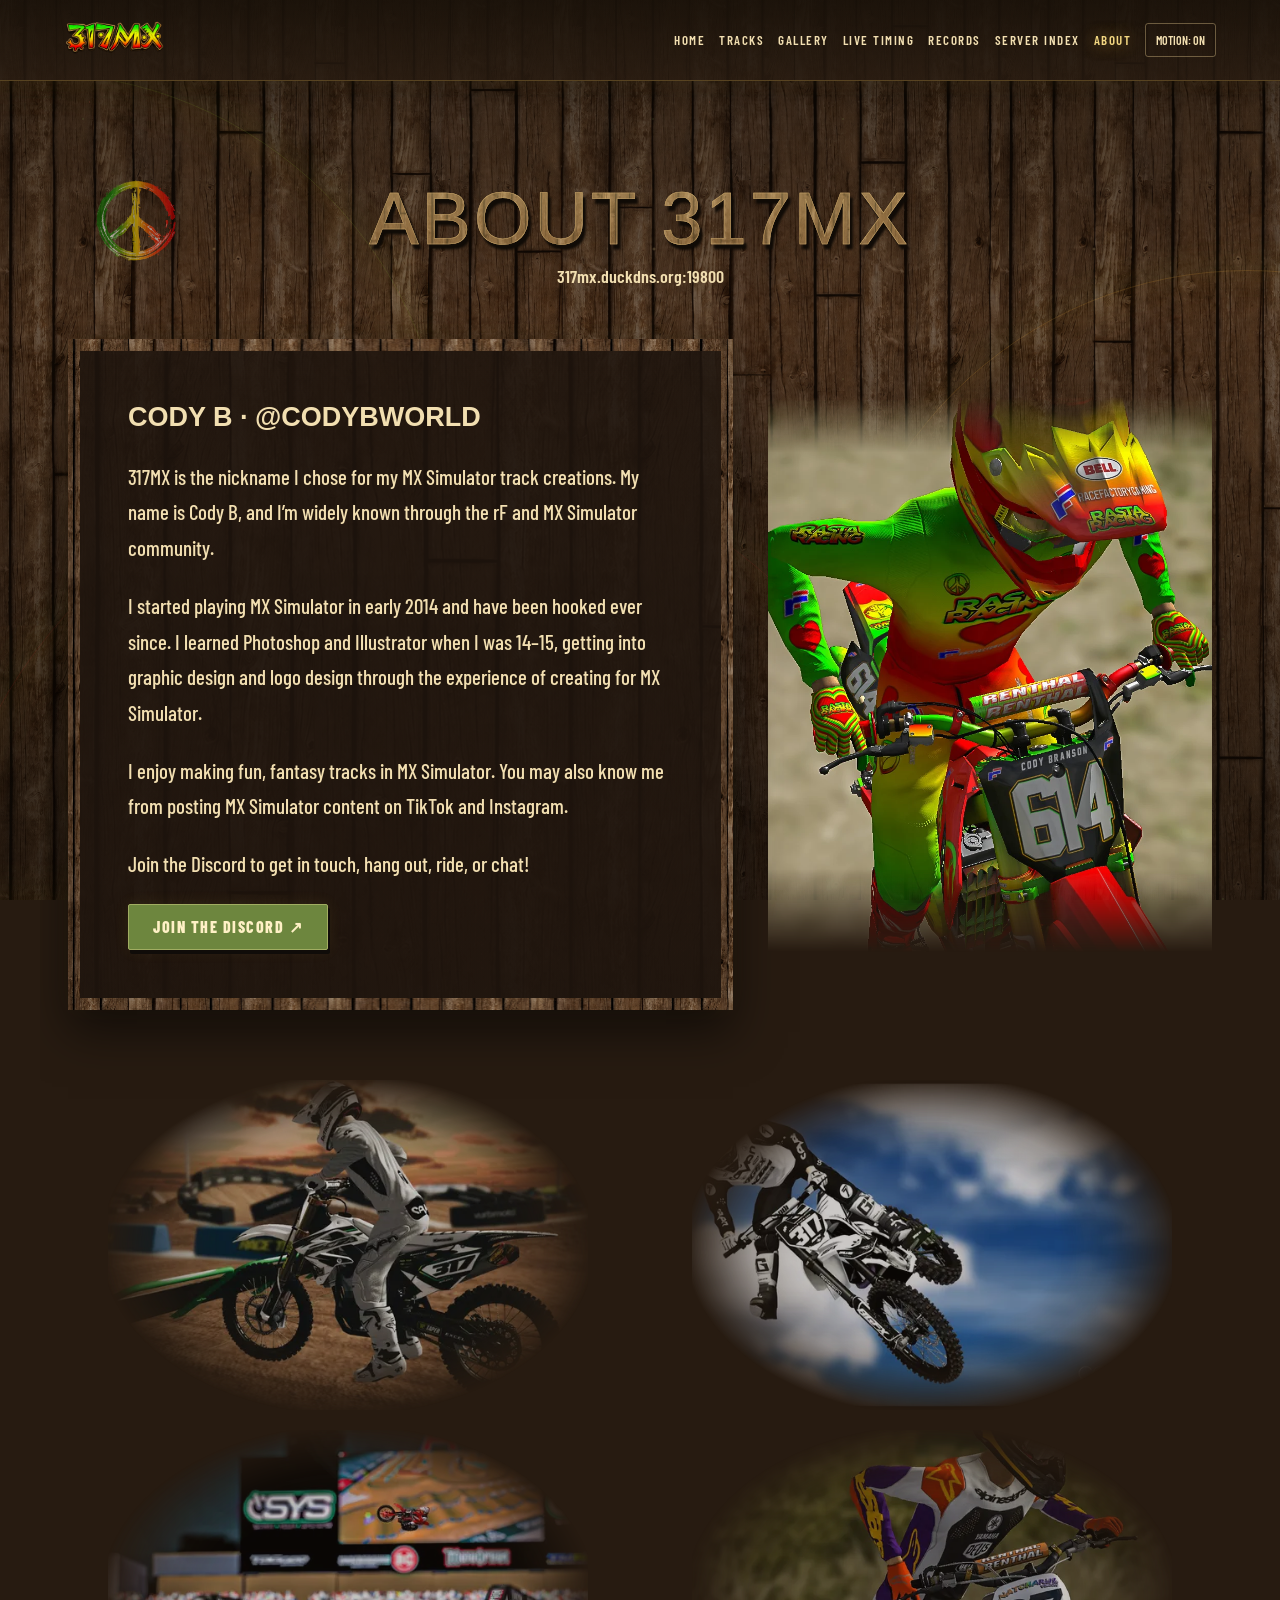
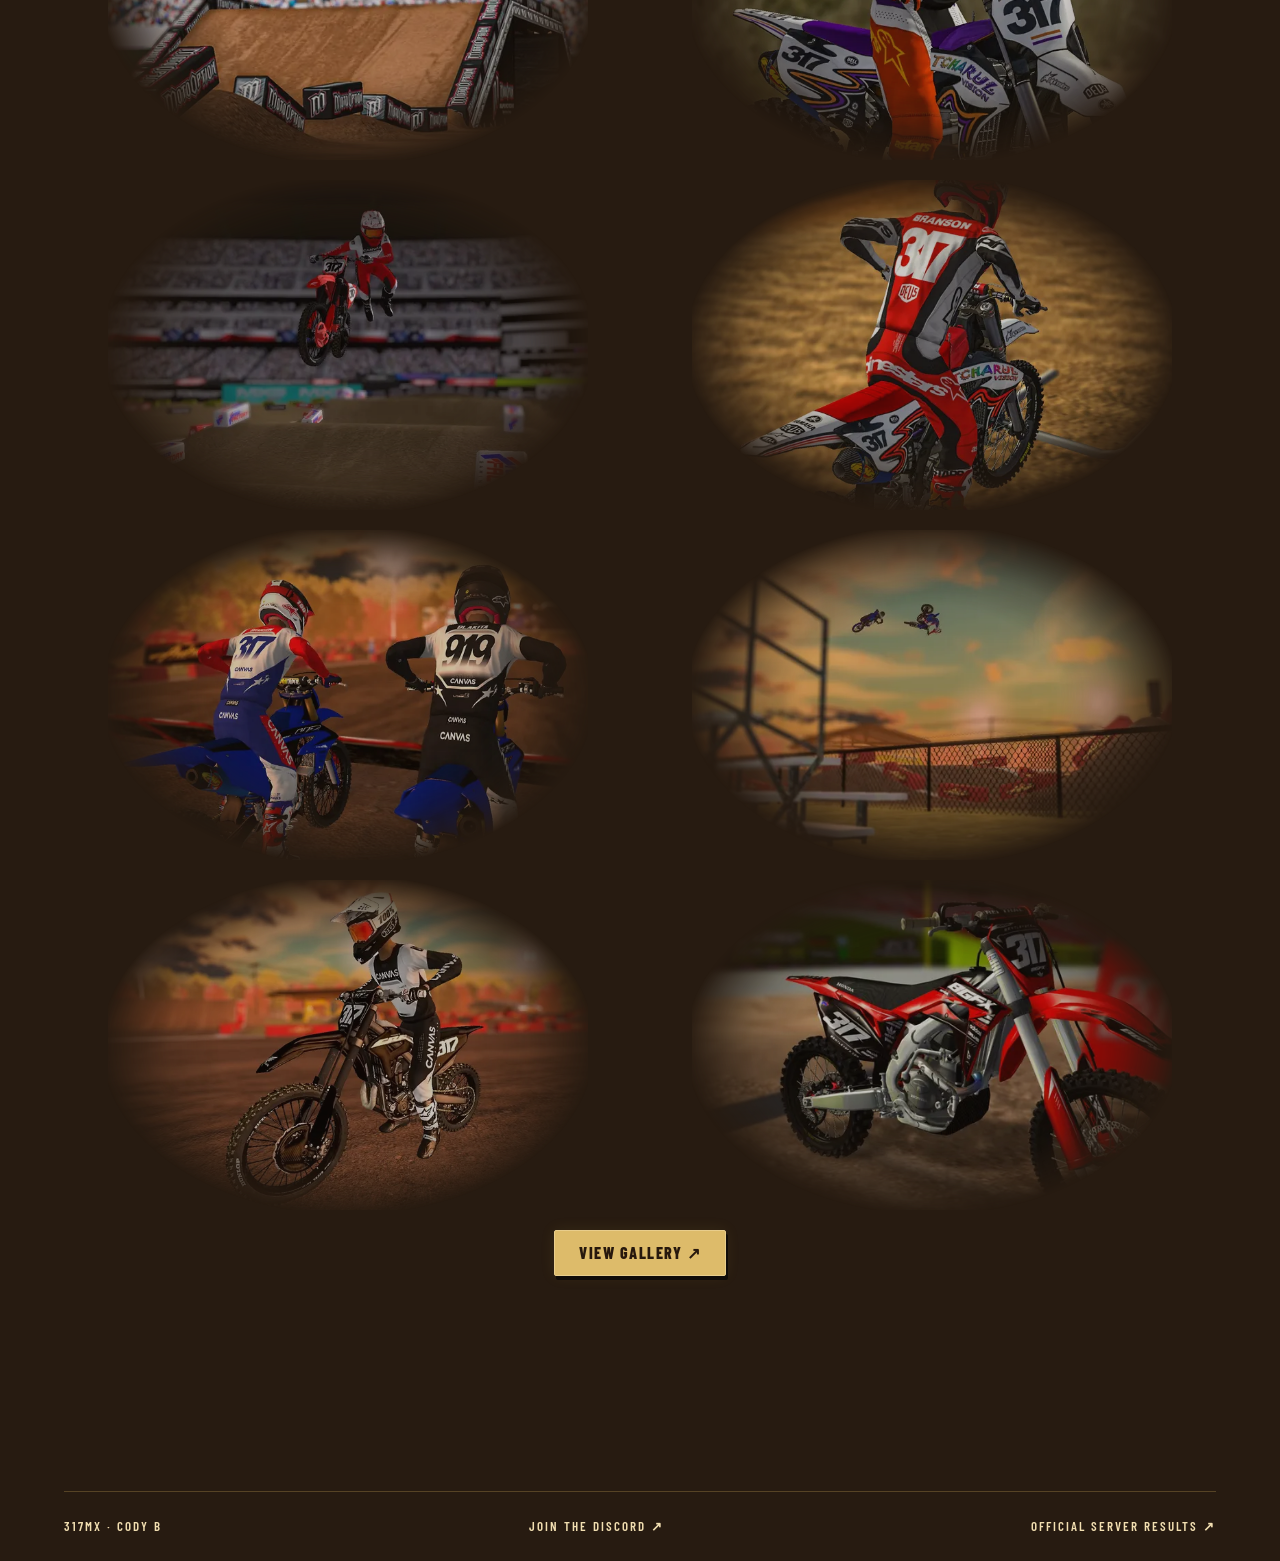
==== about.html @ e4a1cc74 "Compact track gallery, add live race stats and official server index mirror" ====
<!doctype html><html lang="en"><head><meta charset="utf-8"><meta name="viewport" content="width=device-width,initial-scale=1"><title>ABOUT 317MX · 317MX</title><link rel="icon" href="assets/peace.png"><link rel="stylesheet" href="styles.css"><link rel="stylesheet" href="cabin-space.css"><link rel="stylesheet" href="updates-v5.css"></head><body><a class="skip" href="#main-content">SKIP TO CONTENT</a><div class="cosmos" aria-hidden="true"><i></i><i></i><i></i><div class="stars"></div></div><div class="scroll-progress" aria-hidden="true"></div><header><a href="index.html" aria-label="317MX home"><img class="mini-logo" src="assets/logo.png" alt="317MX" width="100" height="50"></a><button class="menu-toggle" aria-expanded="false" aria-controls="main-menu">MENU ☰</button><nav id="main-menu" aria-label="Main navigation"><a href="index.html">HOME</a><a href="index.html#tracks">TRACKS</a><a href="gallery.html">GALLERY</a><a href="live.html">LIVE TIMING</a><a href="records.html">RECORDS</a><a href="servers.html">SERVER INDEX</a><a href="about.html">ABOUT</a><button class="motion" id="motion" aria-pressed="false">MOTION: ON</button></nav></header><main id="main-content" class="subpage"><div class="page-heading"><img class="float" src="assets/peace.png" alt=""><h1 class="wood-text">ABOUT 317MX</h1><p>317mx.duckdns.org:19800</p></div><section class="about-layout"><div class="wood-panel prose"><h2>CODY B · @CODYBWORLD</h2><p>317MX is the nickname I chose for my MX Simulator track creations. My name is Cody B, and I’m widely known through the rF and MX Simulator community.</p><p>I started playing MX Simulator in early 2014 and have been hooked ever since. I learned Photoshop and Illustrator when I was 14–15, getting into graphic design and logo design through the experience of creating for MX Simulator.</p><p>I enjoy making fun, fantasy tracks in MX Simulator. You may also know me from posting MX Simulator content on TikTok and Instagram.</p><p>Join the Discord to get in touch, hang out, ride, or chat!</p><a class="button discord" href="https://discord.gg/Y76PCKKFvc" target="_blank" rel="noopener noreferrer">JOIN THE DISCORD ↗</a></div><img class="about-portrait float" src="assets/photos/archive-05.webp" alt="Cody B riding in Rasta Racing gear"></section><div class="photo-wall"><img loading="lazy" src="assets/photos/archive-01.webp" alt="Cody B’s MX Simulator photography"><img loading="lazy" src="assets/photos/archive-02.webp" alt="Cody B’s MX Simulator photography"><img loading="lazy" src="assets/photos/archive-03.webp" alt="Cody B’s MX Simulator photography"><img loading="lazy" src="assets/photos/archive-04.webp" alt="Cody B’s MX Simulator photography"><img loading="lazy" src="assets/photos/archive-05.webp" alt="Cody B’s MX Simulator photography"><img loading="lazy" src="assets/photos/archive-06.webp" alt="Cody B’s MX Simulator photography"><img loading="lazy" src="assets/photos/archive-07.webp" alt="Cody B’s MX Simulator photography"></div><section class="photo-constellation reveal" aria-label="Photo collection"><button class="blend-shot drift" data-photo="assets/photos/photo-11.webp" data-caption="Cody B’s MX Simulator photo 11" aria-label="Enlarge photo"><img src="assets/thumbs/photo-11.webp" alt="Cody B’s MX Simulator photo 11" loading="lazy" width="1920" height="1080"></button><button class="blend-shot drift" data-photo="assets/photos/photo-12.webp" data-caption="Cody B’s MX Simulator photo 12" aria-label="Enlarge photo"><img src="assets/thumbs/photo-12.webp" alt="Cody B’s MX Simulator photo 12" loading="lazy" width="1300" height="731"></button><button class="blend-shot drift" data-photo="assets/photos/photo-13.webp" data-caption="Cody B’s MX Simulator photo 13" aria-label="Enlarge photo"><img src="assets/thumbs/photo-13.webp" alt="Cody B’s MX Simulator photo 13" loading="lazy" width="1920" height="1080"></button><button class="blend-shot drift" data-photo="assets/photos/photo-14.webp" data-caption="Cody B’s MX Simulator photo 14" aria-label="Enlarge photo"><img src="assets/thumbs/photo-14.webp" alt="Cody B’s MX Simulator photo 14" loading="lazy" width="1287" height="1080"></button><button class="blend-shot drift" data-photo="assets/photos/photo-15.webp" data-caption="Cody B’s MX Simulator photo 15" aria-label="Enlarge photo"><img src="assets/thumbs/photo-15.webp" alt="Cody B’s MX Simulator photo 15" loading="lazy" width="1509" height="1080"></button><button class="blend-shot drift" data-photo="assets/photos/photo-16.webp" data-caption="Cody B’s MX Simulator photo 16" aria-label="Enlarge photo"><img src="assets/thumbs/photo-16.webp" alt="Cody B’s MX Simulator photo 16" loading="lazy" width="1389" height="1080"></button><button class="blend-shot drift" data-photo="assets/photos/photo-17.webp" data-caption="Cody B’s MX Simulator photo 17" aria-label="Enlarge photo"><img src="assets/thumbs/photo-17.webp" alt="Cody B’s MX Simulator photo 17" loading="lazy" width="1522" height="1080"></button><button class="blend-shot drift" data-photo="assets/photos/photo-18.webp" data-caption="Cody B’s MX Simulator photo 18" aria-label="Enlarge photo"><img src="assets/thumbs/photo-18.webp" alt="Cody B’s MX Simulator photo 18" loading="lazy" width="1350" height="1080"></button><button class="blend-shot drift" data-photo="assets/photos/photo-19.webp" data-caption="Cody B’s MX Simulator photo 19" aria-label="Enlarge photo"><img src="assets/thumbs/photo-19.webp" alt="Cody B’s MX Simulator photo 19" loading="lazy" width="1512" height="1080"></button><button class="blend-shot drift" data-photo="assets/photos/photo-20.webp" data-caption="Cody B’s MX Simulator photo 20" aria-label="Enlarge photo"><img src="assets/thumbs/photo-20.webp" alt="Cody B’s MX Simulator photo 20" loading="lazy" width="1920" height="1080"></button><a class="button gallery-link" href="gallery.html">VIEW GALLERY ↗</a></section></main><footer><span>317MX · CODY B</span><a href="https://discord.gg/Y76PCKKFvc" target="_blank" rel="noopener noreferrer">JOIN THE DISCORD ↗</a><a href="https://servers.mxsimulator.com/servers/317mx.duckdns.org%3A19800/" target="_blank" rel="noopener noreferrer">OFFICIAL SERVER RESULTS ↗</a></footer><script src="common.js" defer></script><dialog class="lightbox" aria-label="Photo viewer"><button class="lightbox-close" aria-label="Close photo viewer">✕</button><img alt=""><div class="lightbox-controls"><button data-prev aria-label="Previous photo">←</button><p role="status"></p><button data-next aria-label="Next photo">→</button></div></dialog></body></html>
---- styles.css ----
@import url('https://fonts.googleapis.com/css2?family=Permanent+Marker&family=Barlow+Condensed:wght@500;600;700;800&display=swap');
:root{--cream:#f2dfb1;--yellow:#e5bf48;--red:#bf422b;--green:#7ca63f;color-scheme:dark}*{box-sizing:border-box}html{scroll-behavior:smooth;scroll-padding-top:100px}body{margin:0;color:var(--cream);font:600 18px/1.4 'Barlow Condensed',sans-serif;background:#271b11 url('assets/wood.png') repeat;background-size:900px auto;overflow-x:hidden}body:before{content:'';position:fixed;inset:0;background:#160f0780;z-index:-1;pointer-events:none}a{color:inherit;text-decoration:none}button{font:inherit;color:inherit;cursor:pointer}a,button{touch-action:manipulation}button:focus-visible,a:focus-visible{outline:3px solid var(--yellow);outline-offset:6px}.skip{position:fixed;top:-90px;left:20px;z-index:50;background:#21180f;padding:15px}.skip:focus{top:15px}header{position:fixed;top:0;left:0;right:0;z-index:20;display:flex;justify-content:space-between;align-items:center;padding:12px 5%;background:linear-gradient(#171009f5,#171009dd);border-bottom:1px solid #dfbc6650;backdrop-filter:blur(12px)}.mini-logo{width:100px;height:50px;object-fit:contain}nav{display:flex;gap:30px;align-items:center;font-size:15px;letter-spacing:1.5px}nav a:hover{color:var(--yellow)}.motion{border:1px solid #dec48b66;background:transparent;border-radius:3px;font-size:12px;padding:8px 10px}.hero{min-height:900px;height:100svh;max-height:1200px;position:relative;display:grid;place-items:center;padding:120px 20px 170px;isolation:isolate}.identity{width:min(720px,82vw);text-align:center;z-index:3;position:relative}.main-logo{width:100%;max-height:300px;object-fit:contain;filter:drop-shadow(0 14px 9px #000a)}h1,h2,h3,p{margin:0}.handle{font-size:24px;letter-spacing:7px;margin-top:-10px}.tag{font-family:'Permanent Marker',Impact,sans-serif;font-size:clamp(25px,3.4vw,46px);margin:15px 0 20px;transform:rotate(-2deg);text-shadow:3px 4px #281406}.address{display:inline-flex;align-items:center;gap:15px;border:1px solid #b3925266;background:#140d07c9;padding:14px 24px;box-shadow:0 10px 25px #0005;max-width:100%;font-size:clamp(16px,2.2vw,24px);letter-spacing:2px;border-radius:3px}.address span{overflow-wrap:anywhere}.address:hover{border-color:var(--yellow)}.actions{display:flex;gap:16px;justify-content:center;flex-wrap:wrap;margin:26px 0 0}.button{background:#ddbb6a;color:#27180d;padding:11px 24px;border:1px solid #e8cd8c;box-shadow:3px 4px #100c09;font-size:16px;font-weight:800;letter-spacing:1.5px;transition:transform .25s,background .25s;display:inline-flex;justify-content:center;align-items:center;gap:10px}.button:hover{background:#f5d77d;transform:translateY(-4px) rotate(-1deg)}.discord{background:#6d863e;border-color:#a1ad62;color:#fff1c6}.discord:hover{background:#8ca449}.rasta{height:5px;background:linear-gradient(90deg,var(--green) 0 33.3%,var(--yellow) 33.3% 66.6%,var(--red) 66.6%);width:170px;margin:25px auto;transform:rotate(-2deg)}.toast{min-height:24px;font-size:14px;margin:12px 0;letter-spacing:1px}.peace{position:absolute;width:180px;filter:drop-shadow(0 6px 6px #0009);pointer-events:none;z-index:2}.hero>.peace{right:5%;top:16%;width:clamp(90px,13vw,190px);transform:rotate(17deg)}.photo{position:absolute;width:clamp(160px,20vw,290px);padding:8px;background:#2c1c10 url('assets/wood.png') center/500px;border:3px solid #543923;box-shadow:inset 0 0 0 1px #b08645,0 20px 28px #0009;z-index:1}.photo img{width:100%;display:block}.p1{left:-3%;top:20%;transform:rotate(-13deg)}.p2{right:-2%;bottom:12%;transform:rotate(12deg)}.p3{left:6%;bottom:8%;transform:rotate(9deg);width:220px}.scroll-cue{position:absolute;bottom:35px;left:50%;transform:translateX(-50%);text-align:center;font-size:12px;letter-spacing:4px}.scroll-cue b{display:block;font-size:24px;margin-top:10px}.gallery{position:relative;padding:50px 0 70px;max-width:1240px;margin:auto}.section-heading{text-align:center;padding:20px 20px 65px;position:relative}.section-heading h2{font:clamp(32px,4vw,56px)/1.25 'Permanent Marker',Impact,sans-serif;max-width:820px;margin:auto;text-shadow:4px 5px #120b06;transform:rotate(-2deg)}.section-heading .peace{width:105px;left:0;top:20px;transform:rotate(-20deg);opacity:.8}.grid{display:grid;grid-template-columns:repeat(3,minmax(0,1fr));gap:60px 36px;padding:0 30px}.card{position:relative;min-width:0;text-align:center;--tilt:-1.5deg;transform:rotate(var(--tilt))}.card:nth-child(3n+2){--tilt:1.5deg}.frame{display:block;width:100%;padding:12px;background:#503721 url('assets/wood.png') center/600px;border:3px solid #6d4d2c;box-shadow:inset 0 0 0 2px #b0844a55,0 12px 17px #0008;position:relative;transition:transform .3s}.frame:before,.frame:after{content:'•';position:absolute;top:-6px;color:#ba935e;font-size:24px;text-shadow:1px 2px #100b07}.frame:before{left:4px}.frame:after{right:4px}.frame img{aspect-ratio:16/10;width:100%;object-fit:cover;display:block;border:1px solid #1c120b}.frame:hover{transform:scale(1.035) rotate(1deg)}.card h3{font:23px/1.15 'Permanent Marker',Impact,sans-serif;margin:23px 0 16px;text-shadow:2px 3px #150c06;min-height:53px}.card .button{font-size:14px;padding:8px 26px}.interlude{grid-column:1/-1;position:relative;min-height:350px;display:flex;align-items:center;justify-content:center;gap:35px;padding:35px 0;margin:20px 0}.interlude .snapshot{width:27%;transform:rotate(-7deg);padding:8px;background:#402a19;border:2px solid #806037;box-shadow:0 20px 25px #0008}.interlude .snapshot:last-child{transform:rotate(7deg)}.interlude img{width:100%;display:block}.interlude .center{width:220px;text-align:center}.interlude .center img{max-height:155px;object-fit:contain;margin-bottom:20px}.closing{padding:60px 25px 100px;text-align:center;position:relative}.closing>img{width:230px;display:block;margin:0 auto 20px}.closing .tag{font-size:26px}.closing .address{margin:20px}.closing .actions{margin-top:5px}footer{display:flex;justify-content:space-between;margin:0 5%;padding:25px 0;border-top:1px solid #be9d5350;font-size:13px;letter-spacing:2px}dialog{border:1px solid #a78851;padding:12px;background:#21170e;max-width:95vw;max-height:94svh;color:var(--cream)}dialog::backdrop{background:#080503df;backdrop-filter:blur(6px)}dialog img{display:block;max-width:87vw;max-height:75svh;object-fit:contain}dialog .bar{display:flex;align-items:center;justify-content:space-between;gap:20px;padding:12px 2px}dialog button{background:transparent;border:1px solid #a78851;padding:7px 14px}.letter{display:inline-block;animation:letter-float var(--speed,5s) ease-in-out infinite alternate;animation-delay:var(--delay,0s)}@keyframes letter-float{to{transform:translateY(var(--dy,-3px)) rotate(var(--dr,2deg))}}.float{animation:float 7s ease-in-out infinite alternate}@keyframes float{to{translate:0 -12px;rotate:2deg}}.reveal{opacity:1}.js-motion .reveal{opacity:0;translate:var(--rx,0) 35px;filter:blur(3px);transition:opacity 1.3s,translate 1.3s cubic-bezier(.2,.7,.2,1),filter 1.3s}.js-motion .reveal.visible{opacity:1;translate:0 0;filter:blur(0)}.identity{animation:arrive 2.5s ease both}@keyframes arrive{from{opacity:0;translate:0 35px;filter:blur(9px)}to{opacity:1;translate:0 0;filter:blur(0)}}body.paused *,body.paused *:before{animation-play-state:paused!important;scroll-behavior:auto!important}body.paused .reveal{opacity:1;translate:0 0;filter:none;transition:none}.paused .identity{opacity:1;filter:none;translate:0 0}.paused .card{transition:none} @media(max-width:900px){.grid{grid-template-columns:repeat(2,minmax(0,1fr));gap:45px 25px}.hero{min-height:820px}.p1{opacity:.6;left:-12%;top:16%}.p2{right:-10%;opacity:.7}.p3{left:5%;width:160px}.identity{width:min(640px,90vw)}.hero>.peace{top:12%;right:3%;width:100px}.section-heading .peace{display:none}.interlude{gap:20px;min-height:260px}.interlude .center{width:180px}}@media(max-width:560px){header{padding:8px 5%;flex-wrap:wrap;gap:6px}.mini-logo{width:75px;height:35px}nav{gap:15px;font-size:12px;letter-spacing:.5px}.motion{font-size:10px;padding:6px}.hero{min-height:820px;height:100svh;padding-bottom:230px}.handle{font-size:17px;letter-spacing:4px;margin-top:0}.tag{font-size:27px}.address{font-size:16px;letter-spacing:1px;padding:12px}.actions{gap:10px}.button{font-size:13px;padding:11px 15px}.hero>.peace{top:13%;width:75px}.p1{top:auto;bottom:110px;left:4%;width:145px;opacity:1}.p2{bottom:100px;right:4%;width:160px;opacity:1}.p3{display:none}.grid{grid-template-columns:1fr;gap:42px;padding:0 28px}.gallery{padding-top:20px}.section-heading{padding-bottom:45px}.section-heading h2{font-size:33px}.card h3{min-height:0;margin:20px 0 15px;font-size:24px}.frame img{aspect-ratio:16/10}.interlude{margin:0;min-height:210px;gap:8px}.interlude .snapshot{width:30%;padding:4px}.interlude .center{width:40%}.interlude .center img{max-height:90px}.interlude .button{font-size:11px;padding:8px}.closing .address{margin:20px 0}footer{font-size:11px;gap:15px}.scroll-cue{bottom:25px}}
@media(prefers-reduced-motion:reduce){*,*:before{animation:none!important;transition:none!important;scroll-behavior:auto!important}.js-motion .reveal{opacity:1;translate:0 0;filter:none}}

body{background-attachment:fixed;background-size:cover}.frame img[src*='61401']{object-fit:contain;background:#19150e}.frame img[src*='60724']{object-position:50% 14%}

main{overflow:clip}.hero{overflow:clip}.card{animation:card-drift 8s ease-in-out infinite alternate}@keyframes card-drift{to{translate:0 -5px}}.card:nth-child(even){animation-delay:-4s}

.card:hover,.card:focus-within{animation-play-state:paused}.frame:hover{transform:none}body.paused{scroll-behavior:auto}html:has(body.paused){scroll-behavior:auto}

/* 317MX multi-page cabin */
nav{gap:18px;flex-wrap:wrap;justify-content:flex-end}nav [aria-current]{color:var(--yellow)}.card-actions{display:flex;flex-wrap:wrap;justify-content:center;gap:10px}.records-button,.wood-button{color:var(--cream);background:#51351e url('assets/wood.png') center/350px}.gallery-note{text-align:center;margin:-25px 20px 45px;color:#d6c098}.subpage{max-width:1200px;margin:auto;padding:150px 28px 90px;min-height:90vh}.page-heading{text-align:center;position:relative;padding:25px 0 50px}.page-heading>img{width:90px;position:absolute;left:2%;opacity:.55}.wood-text{font:clamp(35px,6vw,74px)/1.2 'Permanent Marker',Impact,sans-serif;color:#d4b381;background:url('assets/wood.png') center/500px;-webkit-background-clip:text;background-clip:text;-webkit-text-stroke:1px #d4b381;text-shadow:3px 5px 2px #120b06;letter-spacing:3px}.wood-panel{padding:clamp(20px,4vw,48px);background:linear-gradient(#1e140de8,#1e140df5),url('assets/wood.png');border:12px solid #624329;border-image:url('assets/wood.png') 35 round;box-shadow:0 20px 50px #0008;margin-bottom:30px}.prose p{margin:22px 0;font-size:21px;line-height:1.7;font-weight:500}.prose h2{font-family:'Permanent Marker',sans-serif;font-size:27px}.about-layout{display:grid;grid-template-columns:1.5fr 1fr;gap:35px;align-items:center}.about-portrait{width:100%;max-height:650px;object-fit:cover;mask-image:linear-gradient(transparent,#000 10% 85%,transparent);opacity:.8}.photo-wall{display:grid;grid-template-columns:repeat(2,1fr);gap:35px;margin-top:70px}.photo-wall img{width:100%;height:330px;object-fit:cover;opacity:.75;mask-image:linear-gradient(transparent,#000 15% 85%,transparent);transition:opacity .4s,scale .4s}.photo-wall img:hover{opacity:1;scale:1.02}.hero .photo{width:clamp(220px,30vw,460px);opacity:.45;mask-image:radial-gradient(ellipse,#000 40%,transparent 73%);border:0;padding:0;box-shadow:none;background:none}.hero .p3{width:300px}.identity{background:radial-gradient(ellipse,#20160bbd,transparent 72%)}.small{font-size:16px;opacity:.75;margin:16px 0}.source-link{display:inline-block;color:var(--yellow);margin:20px 0;text-decoration:underline}.table-scroll{overflow-x:auto}table{width:100%;border-collapse:collapse;margin:24px 0;font-size:18px}th,td{text-align:left;padding:14px 12px;border-bottom:1px solid #d8bd6a33;white-space:nowrap}th{color:var(--yellow);font-size:14px;letter-spacing:1px}td:first-child{white-space:normal;min-width:130px}select{display:block;width:100%;background:#20160e;color:var(--cream);border:1px solid #b79050;padding:15px;font:inherit;margin:12px 0 24px}.live-heading{display:flex;align-items:center;justify-content:space-between;gap:12px}.record-group{margin-top:40px}.record-group h2{font:25px 'Permanent Marker',sans-serif}.empty{padding:24px 0;color:#d6c098}@media(max-width:700px){.about-layout{grid-template-columns:1fr}.photo-wall{grid-template-columns:1fr}.page-heading>img{width:55px;opacity:.25}.subpage{padding-top:160px}header{align-items:center}nav{gap:10px;font-size:11px;max-width:78%}.hero .p1,.hero .p2{width:210px;opacity:.5}.hero .p3{display:none}.wood-panel{border-width:7px}.photo-wall img{height:270px}}
---- cabin-space.css ----
/* Symmetrical wooden cabin, warm neon and slow orbital movement. */
body{position:relative;isolation:isolate;background-size:1000px auto;background-attachment:fixed}body:before{z-index:-2;background:linear-gradient(#100a05a6,#26150966 35%,#100a05bb)}.cosmos{position:fixed;inset:0;pointer-events:none;z-index:-1;overflow:hidden}.cosmos>i{position:absolute;width:65vw;height:65vw;max-width:1000px;max-height:1000px;border:1px solid #99bb3326;border-radius:50%;left:-30vw;top:8vh;box-shadow:0 0 45px #81a52b12,inset 0 0 55px #dfad2610;animation:orbit-drift 25s ease-in-out infinite alternate}.cosmos>i:nth-child(2){left:auto;right:-30vw;top:30vh;border-color:#d6a23333;animation-delay:-9s}.cosmos>i:nth-child(3){width:110vw;height:110vw;left:-5vw;top:50vh;border-color:#d24c2c20;animation-delay:-16s}.stars{position:absolute;inset:-50px;background-image:radial-gradient(2px 2px at 20% 30%,#ffe29b9c,transparent),radial-gradient(1px 1px at 70% 65%,#9acd6d9c,transparent),radial-gradient(1px 1px at 45% 80%,#dc63489c,transparent);background-size:220px 230px,190px 260px,310px 190px;opacity:.5;animation:star-drift 45s linear infinite alternate}@keyframes star-drift{to{translate:20px -40px}}@keyframes orbit-drift{to{translate:5vw -3vh;rotate:12deg;scale:1.08}}.scroll-progress{height:3px;position:fixed;top:0;left:0;right:0;z-index:60;background:linear-gradient(90deg,#8bbd47,#edca4d,#dc513a);transform-origin:left;transform:scaleX(0);box-shadow:0 0 12px #e2c353}
header{background:linear-gradient(#191109f5,#25190fea),url('assets/wood.png') center/800px;border-bottom:1px solid #b28c4566;box-shadow:0 7px 28px #0005,0 1px 18px #d6a13c22}nav{gap:20px}nav a{padding:10px 0}nav a:hover,nav a[aria-current]{color:#f4d882;text-shadow:0 0 16px #c8aa4f99}.menu-toggle{display:none}.main-logo{filter:drop-shadow(0 12px 10px #000b) drop-shadow(0 0 18px #c5b84822)}.hero{min-height:850px}.identity{width:min(720px,88vw)}.identity>.actions{position:relative;z-index:4}.hero .photo{opacity:.45;max-width:34vw;pointer-events:none}.hero .p1{left:-6%;top:17%}.hero .p2{right:-6%;bottom:14%}.hero .p3{left:5%;bottom:6%;opacity:.28}.hero>.peace{right:8%;top:17%;width:140px}.wood-text{color:#cba979;-webkit-text-fill-color:#cba979;text-shadow:1px 1px #ffe5a044,3px 5px #100b06,0 0 28px #cfa44722}.section-heading h2{background:#342113 url('assets/wood.png') center/650px;border:1px solid #9c783b88;border-radius:4px;padding:30px;box-shadow:inset 0 0 40px #0008,0 15px 30px #0006,0 0 20px #86a34315;max-width:680px}.section-heading:after{content:'';display:block;width:240px;height:2px;background:linear-gradient(90deg,#84a83b,#dabb4c,#c04d30);margin:26px auto 0;box-shadow:0 0 14px #d6b64b}.frame{box-shadow:inset 0 0 0 2px #b0844a55,0 16px 35px #0008,0 0 22px #a0b34012}.frame:hover{box-shadow:inset 0 0 0 2px #b0844a77,0 20px 40px #0009,0 0 25px #b3a94830}.card{--tilt:0deg}.card:nth-child(3n+2){--tilt:0deg}.card h3{min-height:58px}.button{border-radius:2px;box-shadow:2px 4px #100c09,0 0 15px #d7b54418}.card-actions .button{padding:10px 14px;font-size:12px}.wood-panel{box-shadow:0 22px 45px #0008,0 0 25px #bfa6480c}.prose{position:relative;z-index:1}.small{line-height:1.6}.photo-constellation{position:relative;display:grid;grid-template-columns:repeat(2,minmax(0,1fr));align-items:center;justify-items:center;gap:20px 45px;margin:45px auto;padding:25px 10px 80px;grid-column:1/-1;width:100%;max-width:1150px}.blend-shot{display:block;position:relative;border:0;padding:0;background:none;width:100%;max-width:480px;aspect-ratio:16/11;cursor:zoom-in;transition:opacity .5s;opacity:.76;mask-image:radial-gradient(ellipse,#000 38%,#000b 53%,transparent 73%)}.blend-shot img{display:block;width:100%;height:100%;object-fit:cover}.blend-shot:hover{opacity:1}.blend-shot:nth-child(2n){animation-delay:-4s}.gallery-link{grid-column:1/-1;margin-top:0}.drift{animation:space-float 10s ease-in-out infinite alternate}@keyframes space-float{from{translate:0 6px;rotate:-.5deg}to{translate:0 -10px;rotate:.5deg}}.photo-gallery{display:grid;grid-template-columns:repeat(3,minmax(0,1fr));gap:28px;margin:40px 0 75px}.gallery-tile{position:relative;background:#3d2918 url('assets/wood.png') center/450px;border:2px solid #856139;padding:9px;box-shadow:0 12px 25px #0007;cursor:zoom-in;transition:box-shadow .3s}.gallery-tile img{width:100%;height:230px;object-fit:cover;display:block}.gallery-tile span{display:block;padding:12px 4px 4px;font-size:13px;letter-spacing:1px}.gallery-tile:hover{box-shadow:0 16px 35px #000a,0 0 25px #dbc65735}.gallery-title{text-align:center;font-size:40px}.gallery-toolbar{display:flex;justify-content:center;gap:16px;flex-wrap:wrap}.lightbox{position:fixed;padding:40px 20px 12px;border:1px solid #a98c48;background:#1c130cf5;max-width:96vw;width:min(1200px,96vw);max-height:96svh;box-shadow:0 0 70px #000b;overflow:auto}.lightbox>img{display:block;max-width:100%;width:auto;height:auto;max-height:76svh;margin:auto;object-fit:contain}.lightbox-close{position:absolute;right:10px;top:7px}.lightbox-controls{display:flex;align-items:center;justify-content:space-between;gap:20px;margin-top:15px}.lightbox-controls p{font-size:16px;text-align:center}.lightbox button{padding:6px 16px;border:1px solid #a98c48;background:#312010}.lightbox::backdrop{background:#090604eb;backdrop-filter:blur(10px)}.arrival{opacity:1}.scroll-ready .arrival{opacity:0;translate:var(--entry-x,0) var(--entry-y,35px);rotate:var(--entry-r,0deg);transition:opacity 1.1s,translate 1.4s cubic-bezier(.2,.8,.2,1),rotate 1.4s;transition-delay:var(--entry-delay,0ms)}.scroll-ready .arrival.arrived{opacity:1;translate:0 0;rotate:0deg}.paused .arrival{opacity:1!important;translate:0 0!important;rotate:0deg!important;transition:none!important}.paused *{animation:none!important}.identity{animation:none}body{animation:page-in 1s ease both}@keyframes page-in{from{opacity:0}to{opacity:1}}.about-layout .wood-panel{margin-bottom:0}.photo-wall{display:none}
@media(max-width:1050px){nav{gap:13px;font-size:12px}.photo-gallery{grid-template-columns:repeat(2,minmax(0,1fr))}.hero>.peace{right:3%;width:100px}.card-actions{gap:8px}}@media(max-width:700px){.menu-toggle{display:block;padding:10px 14px;background:#342213;border:1px solid #92703e;letter-spacing:1px}header{padding:10px 5%;flex-wrap:wrap}nav{display:none;max-width:none;width:100%;padding:15px 0;gap:4px;grid-template-columns:repeat(2,minmax(0,1fr))}nav.open{display:grid}nav a{padding:12px;font-size:14px}.motion{margin:8px 12px}.hero{min-height:850px}.hero .photo{max-width:none;width:230px;opacity:.4}.hero .p1{bottom:90px;top:auto;left:-10%}.hero .p2{right:-10%;bottom:90px}.hero>.peace{top:11%;right:5%;width:70px}.section-heading h2{font-size:29px;padding:25px 10px}.photo-constellation{gap:10px;padding:0 0 35px;margin:30px auto}.blend-shot{aspect-ratio:4/5;max-width:none}.photo-gallery{gap:14px}.gallery-tile{padding:5px}.gallery-tile img{height:180px}.gallery-tile span{font-size:11px;letter-spacing:0}.subpage{padding:115px 18px 60px}.page-heading{padding-bottom:30px}.wood-panel{padding:20px 14px}.prose p{font-size:19px}.about-layout{gap:20px}.about-portrait{max-height:400px}.page-heading>img{left:0}.lightbox-controls p{font-size:13px}.card h3{min-height:0}}@media(max-width:380px){.photo-gallery{grid-template-columns:1fr}.gallery-tile img{height:auto;max-height:360px;object-fit:contain}}@media(prefers-reduced-motion:reduce){body{animation:none}.scroll-ready .arrival{opacity:1;translate:0 0;rotate:0deg;transition:none}.cosmos *{animation:none}.drift{animation:none}}

input[type=search]{width:100%;background:#20160e;color:var(--cream);border:1px solid #987644;padding:14px;font:inherit;margin:12px 0}button:disabled{cursor:wait;opacity:.6}.photo-constellation .blend-shot:last-of-type:nth-of-type(odd){grid-column:1/-1;width:min(650px,100%);aspect-ratio:16/9}.wood-text{-webkit-text-fill-color:transparent;background-image:linear-gradient(#ebc77b77,#dca85b55),url("assets/wood.png");background-size:auto,350px;-webkit-background-clip:text;background-clip:text;-webkit-text-stroke:.5px #c9a86c;text-shadow:none;filter:drop-shadow(3px 5px 1px #100b06)}
footer{flex-wrap:wrap;gap:18px}footer a:hover{color:var(--yellow)}
---- updates-v5.css ----
.gallery{max-width:1440px;padding-bottom:20px}.grid{grid-template-columns:repeat(4,minmax(0,1fr));gap:30px 22px;padding:0 25px}.card h3{font-size:19px;min-height:46px;margin:15px 0 12px}.card .frame{padding:8px}.card-actions{gap:7px}.card-actions .button{padding:8px 11px;font-size:11px;letter-spacing:1px}.section-heading{padding-bottom:35px}.section-heading h2{font-size:38px;max-width:560px;padding:22px}.gallery-note{margin:0 15px 30px}.card:nth-last-child(2):nth-child(4n+1){grid-column:2}.card:last-child:nth-child(4n+2){grid-column:3}.live-panel{max-width:1320px;width:calc(100% - 50px);margin:45px auto 60px;scroll-margin-top:110px}.subpage .live-panel{width:100%;padding:28px;margin-top:0}.live-heading .wood-text{font-size:clamp(24px,3vw,40px)}.server-address{display:inline-block;margin:16px 0;color:var(--yellow);font-size:20px;overflow-wrap:anywhere}.live-summary{display:flex;justify-content:space-between;gap:20px;flex-wrap:wrap;padding:18px 0;border-top:1px solid #d1af4533;border-bottom:1px solid #d1af4533}.live-summary strong{color:#c9d884}.live-panel table{font-size:16px}.live-panel td{padding:13px 9px}.live-panel td:nth-child(2){white-space:normal;min-width:150px}.rider-state{font-weight:800}.state-player{color:#b6d483}.state-spectator{color:#e2cc8f}.state-zombie{color:#e58e69}.server-index-teaser{max-width:900px;margin:40px auto;display:flex;align-items:center;justify-content:center;gap:40px;width:calc(100% - 50px)}.server-index-teaser>img{width:110px}.server-index-teaser h2{font-size:35px}.server-index-teaser p{margin:12px 0 20px}.index-controls{display:flex;align-items:end;gap:20px}.index-controls label{flex:1}.index-controls button{margin-bottom:12px}.server-table td{white-space:normal}.server-table td:first-child{min-width:240px;overflow-wrap:anywhere;font-size:19px}.server-table td:nth-child(2){min-width:280px;font-weight:500;line-height:1.6}.server-table td:last-child{min-width:160px}.connect-button{font-size:13px;padding:9px 14px}.index-results{display:block;margin-top:12px;font-size:13px;color:var(--yellow)}.sr-only{position:absolute;width:1px;height:1px;padding:0;margin:-1px;overflow:hidden;clip:rect(0,0,0,0);white-space:nowrap;border:0}nav{gap:14px;font-size:13px}.server-index-page{max-width:1400px}
@media(min-width:1500px){.gallery{max-width:1640px}.grid{grid-template-columns:repeat(6,minmax(0,1fr));gap:28px 20px}.card:nth-last-child(2):nth-child(4n+1),.card:last-child:nth-child(4n+2){grid-column:auto}.card-actions .button{padding:8px;font-size:10px}.card h3{font-size:18px}}
@media(max-width:1100px) and (min-width:701px){.grid{grid-template-columns:repeat(3,minmax(0,1fr))}.card:nth-last-child(2):nth-child(4n+1),.card:last-child:nth-child(4n+2){grid-column:auto}nav{gap:10px;font-size:11px}.live-summary{font-size:17px}}
@media(max-width:700px){.grid{grid-template-columns:repeat(2,minmax(0,1fr));gap:26px 14px;padding:0 16px}.card:nth-last-child(2):nth-child(4n+1),.card:last-child:nth-child(4n+2){grid-column:auto}.card h3{font-size:16px;min-height:42px}.card .frame{padding:5px}.card-actions{flex-direction:column;align-items:stretch}.card-actions .button{font-size:10px;padding:8px 6px}.section-heading h2{font-size:29px}.live-panel{width:calc(100% - 28px);padding:20px 12px}.subpage .live-panel{padding:20px 10px}.live-heading{align-items:start}.live-heading>button{font-size:11px;padding:10px}.live-summary{flex-direction:column;gap:9px}.server-index-teaser{width:calc(100% - 28px);gap:18px;padding:24px 18px}.server-index-teaser>img{width:65px}.server-index-teaser h2{font-size:27px}.index-controls{align-items:stretch;flex-direction:column;gap:0}.server-table td:first-child{min-width:190px;font-size:17px}.server-table td:nth-child(2){min-width:220px}.server-table td:last-child{min-width:140px}nav{font-size:14px}}
@media(max-width:350px){.grid{grid-template-columns:1fr}.card h3{min-height:0}.card-actions{flex-direction:row;justify-content:center}}
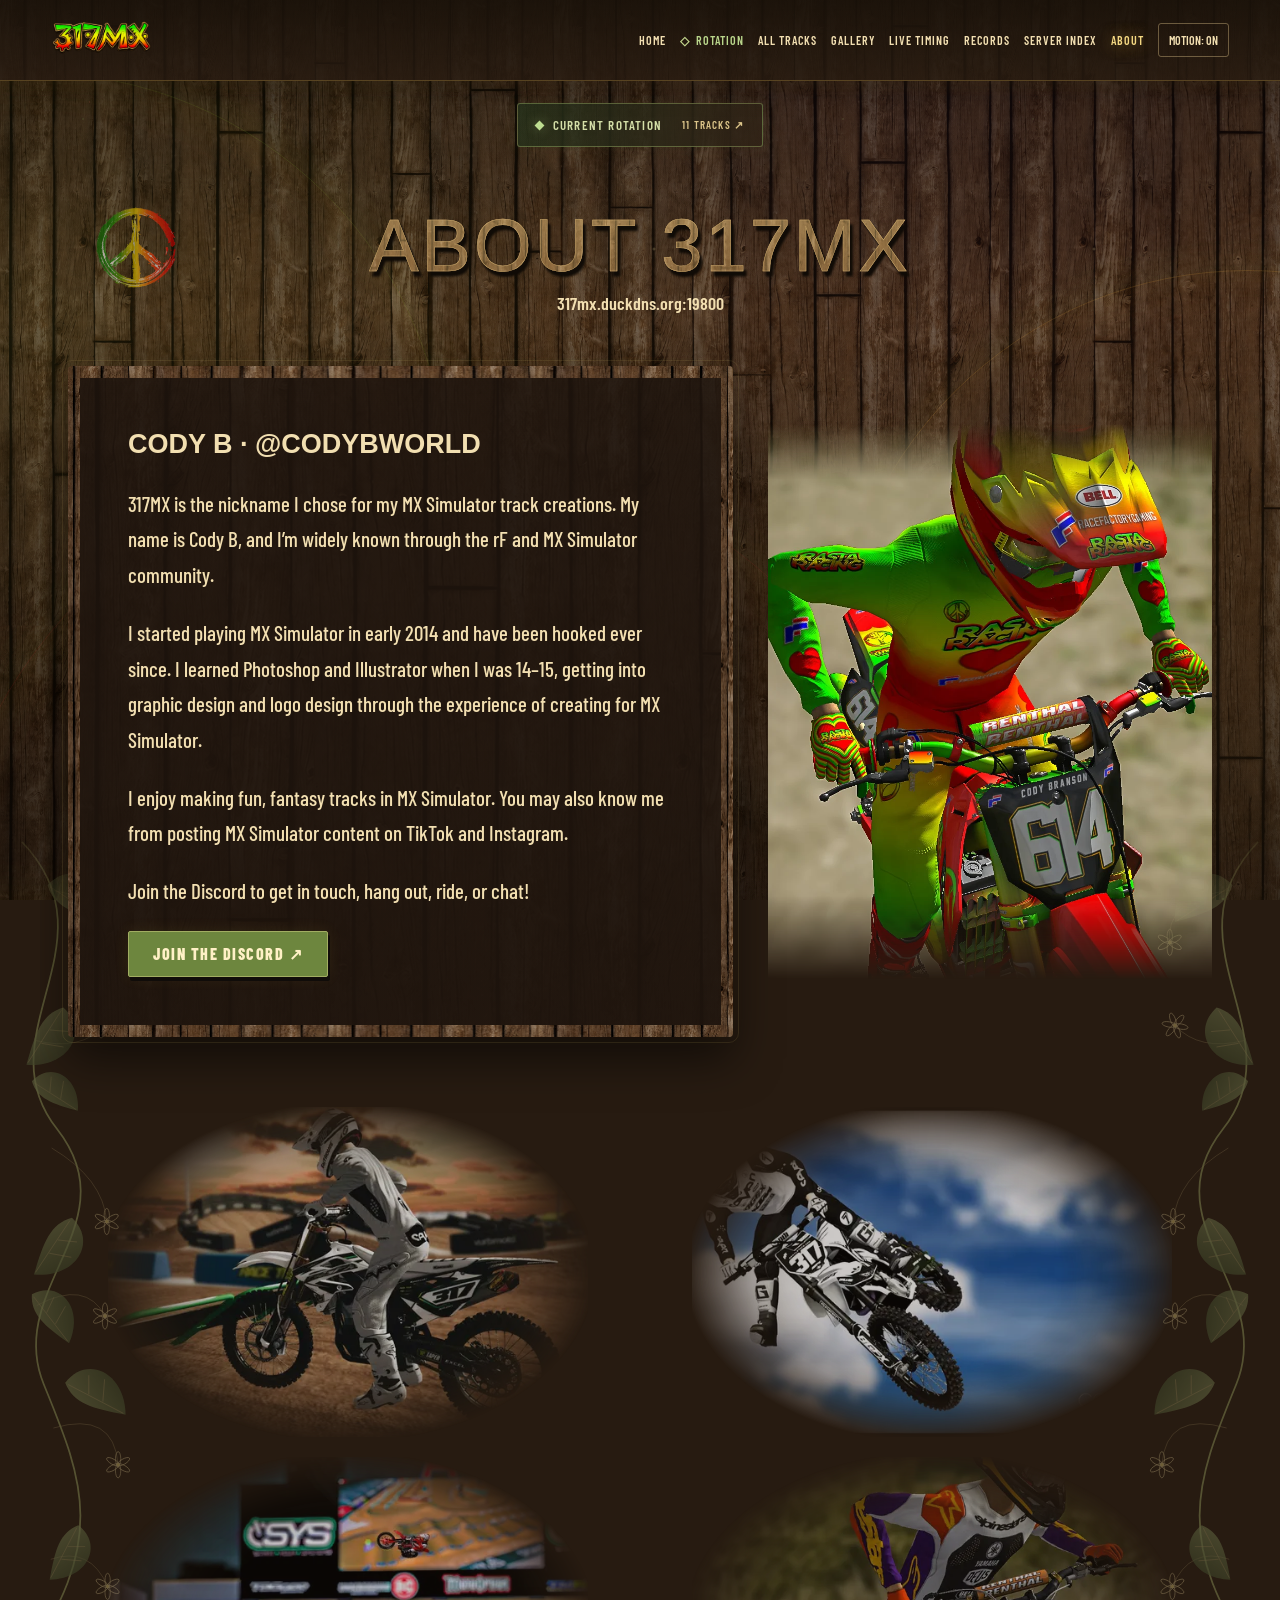
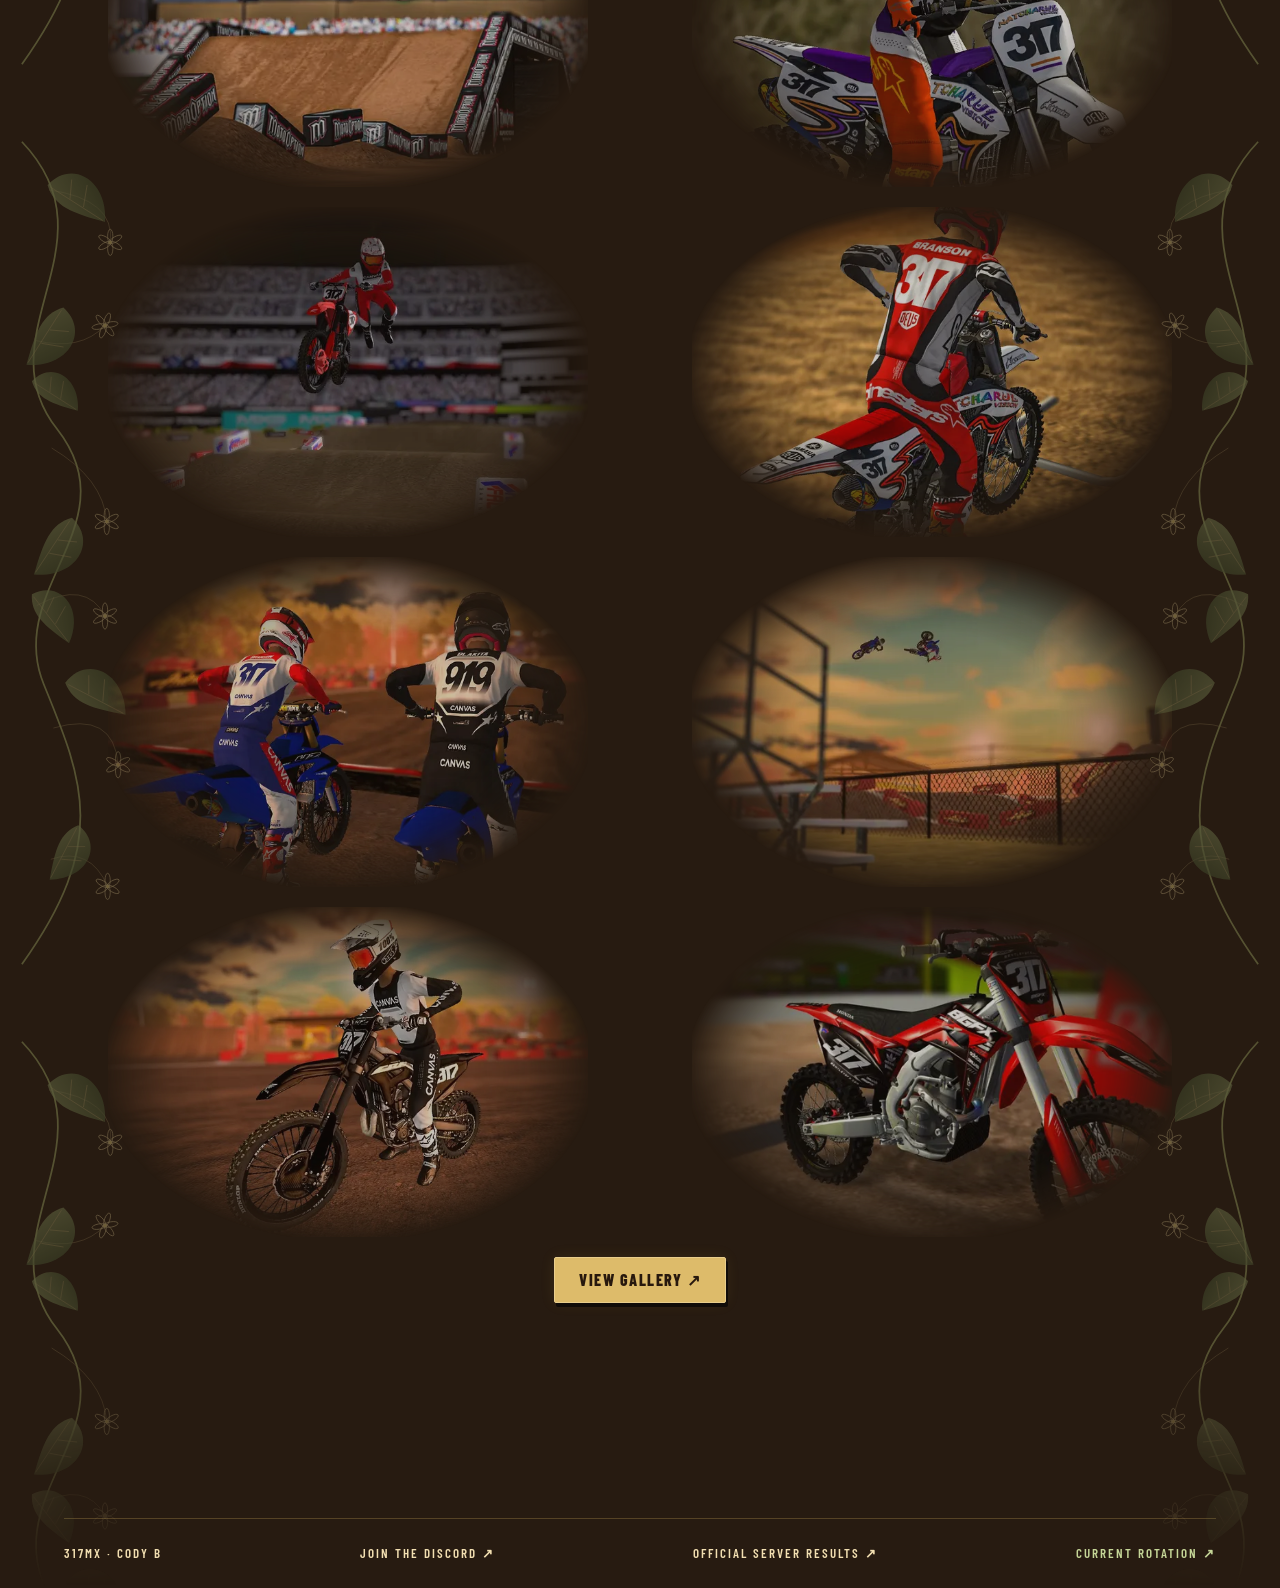
==== commit 1c07add5: "Add current 11-track rotation and refine cabin theme for phones" ====
--- a/about.html
+++ b/about.html
@@ -1,2 +1,2 @@
-<!doctype html><html lang="en"><head><meta charset="utf-8"><meta name="viewport" content="width=device-width,initial-scale=1"><title>ABOUT 317MX · 317MX</title><link rel="icon" href="assets/peace.png"><link rel="stylesheet" href="styles.css"><link rel="stylesheet" href="cabin-space.css"><link rel="stylesheet" href="updates-v5.css"></head><body><a class="skip" href="#main-content">SKIP TO CONTENT</a><div class="cosmos" aria-hidden="true"><i></i><i></i><i></i><div class="stars"></div></div><div class="scroll-progress" aria-hidden="true"></div><header><a href="index.html" aria-label="317MX home"><img class="mini-logo" src="assets/logo.png" alt="317MX" width="100" height="50"></a><button class="menu-toggle" aria-expanded="false" aria-controls="main-menu">MENU ☰</button><nav id="main-menu" aria-label="Main navigation"><a href="index.html">HOME</a><a href="index.html#tracks">TRACKS</a><a href="gallery.html">GALLERY</a><a href="live.html">LIVE TIMING</a><a href="records.html">RECORDS</a><a href="servers.html">SERVER INDEX</a><a href="about.html">ABOUT</a><button class="motion" id="motion" aria-pressed="false">MOTION: ON</button></nav></header><main id="main-content" class="subpage"><div class="page-heading"><img class="float" src="assets/peace.png" alt=""><h1 class="wood-text">ABOUT 317MX</h1><p>317mx.duckdns.org:19800</p></div><section class="about-layout"><div class="wood-panel prose"><h2>CODY B · @CODYBWORLD</h2><p>317MX is the nickname I chose for my MX Simulator track creations. My name is Cody B, and I’m widely known through the rF and MX Simulator community.</p><p>I started playing MX Simulator in early 2014 and have been hooked ever since. I learned Photoshop and Illustrator when I was 14–15, getting into graphic design and logo design through the experience of creating for MX Simulator.</p><p>I enjoy making fun, fantasy tracks in MX Simulator. You may also know me from posting MX Simulator content on TikTok and Instagram.</p><p>Join the Discord to get in touch, hang out, ride, or chat!</p><a class="button discord" href="https://discord.gg/Y76PCKKFvc" target="_blank" rel="noopener noreferrer">JOIN THE DISCORD ↗</a></div><img class="about-portrait float" src="assets/photos/archive-05.webp" alt="Cody B riding in Rasta Racing gear"></section><div class="photo-wall"><img loading="lazy" src="assets/photos/archive-01.webp" alt="Cody B’s MX Simulator photography"><img loading="lazy" src="assets/photos/archive-02.webp" alt="Cody B’s MX Simulator photography"><img loading="lazy" src="assets/photos/archive-03.webp" alt="Cody B’s MX Simulator photography"><img loading="lazy" src="assets/photos/archive-04.webp" alt="Cody B’s MX Simulator photography"><img loading="lazy" src="assets/photos/archive-05.webp" alt="Cody B’s MX Simulator photography"><img loading="lazy" src="assets/photos/archive-06.webp" alt="Cody B’s MX Simulator photography"><img loading="lazy" src="assets/photos/archive-07.webp" alt="Cody B’s MX Simulator photography"></div><section class="photo-constellation reveal" aria-label="Photo collection"><button class="blend-shot drift" data-photo="assets/photos/photo-11.webp" data-caption="Cody B’s MX Simulator photo 11" aria-label="Enlarge photo"><img src="assets/thumbs/photo-11.webp" alt="Cody B’s MX Simulator photo 11" loading="lazy" width="1920" height="1080"></button><button class="blend-shot drift" data-photo="assets/photos/photo-12.webp" data-caption="Cody B’s MX Simulator photo 12" aria-label="Enlarge photo"><img src="assets/thumbs/photo-12.webp" alt="Cody B’s MX Simulator photo 12" loading="lazy" width="1300" height="731"></button><button class="blend-shot drift" data-photo="assets/photos/photo-13.webp" data-caption="Cody B’s MX Simulator photo 13" aria-label="Enlarge photo"><img src="assets/thumbs/photo-13.webp" alt="Cody B’s MX Simulator photo 13" loading="lazy" width="1920" height="1080"></button><button class="blend-shot drift" data-photo="assets/photos/photo-14.webp" data-caption="Cody B’s MX Simulator photo 14" aria-label="Enlarge photo"><img src="assets/thumbs/photo-14.webp" alt="Cody B’s MX Simulator photo 14" loading="lazy" width="1287" height="1080"></button><button class="blend-shot drift" data-photo="assets/photos/photo-15.webp" data-caption="Cody B’s MX Simulator photo 15" aria-label="Enlarge photo"><img src="assets/thumbs/photo-15.webp" alt="Cody B’s MX Simulator photo 15" loading="lazy" width="1509" height="1080"></button><button class="blend-shot drift" data-photo="assets/photos/photo-16.webp" data-caption="Cody B’s MX Simulator photo 16" aria-label="Enlarge photo"><img src="assets/thumbs/photo-16.webp" alt="Cody B’s MX Simulator photo 16" loading="lazy" width="1389" height="1080"></button><button class="blend-shot drift" data-photo="assets/photos/photo-17.webp" data-caption="Cody B’s MX Simulator photo 17" aria-label="Enlarge photo"><img src="assets/thumbs/photo-17.webp" alt="Cody B’s MX Simulator photo 17" loading="lazy" width="1522" height="1080"></button><button class="blend-shot drift" data-photo="assets/photos/photo-18.webp" data-caption="Cody B’s MX Simulator photo 18" aria-label="Enlarge photo"><img src="assets/thumbs/photo-18.webp" alt="Cody B’s MX Simulator photo 18" loading="lazy" width="1350" height="1080"></button><button class="blend-shot drift" data-photo="assets/photos/photo-19.webp" data-caption="Cody B’s MX Simulator photo 19" aria-label="Enlarge photo"><img src="assets/thumbs/photo-19.webp" alt="Cody B’s MX Simulator photo 19" loading="lazy" width="1512" height="1080"></button><button class="blend-shot drift" data-photo="assets/photos/photo-20.webp" data-caption="Cody B’s MX Simulator photo 20" aria-label="Enlarge photo"><img src="assets/thumbs/photo-20.webp" alt="Cody B’s MX Simulator photo 20" loading="lazy" width="1920" height="1080"></button><a class="button gallery-link" href="gallery.html">VIEW GALLERY ↗</a></section></main><footer><span>317MX · CODY B</span><a href="https://discord.gg/Y76PCKKFvc" target="_blank" rel="noopener noreferrer">JOIN THE DISCORD ↗</a><a href="https://servers.mxsimulator.com/servers/317mx.duckdns.org%3A19800/" target="_blank" rel="noopener noreferrer">OFFICIAL SERVER RESULTS ↗</a></footer><script src="common.js" defer></script><dialog class="lightbox" aria-label="Photo viewer"><button class="lightbox-close" aria-label="Close photo viewer">✕</button><img alt=""><div class="lightbox-controls"><button data-prev aria-label="Previous photo">←</button><p role="status"></p><button data-next aria-label="Next photo">→</button></div></dialog></body></html>
+<!doctype html><html lang="en"><head><meta charset="utf-8"><meta name="viewport" content="width=device-width,initial-scale=1,viewport-fit=cover"><title>ABOUT 317MX · 317MX</title><link rel="icon" href="assets/peace.png"><link rel="stylesheet" href="styles.css"><link rel="stylesheet" href="cabin-space.css"><link rel="stylesheet" href="updates-v5.css"><link rel="stylesheet" href="evolution-v6.css"></head><body><a class="skip" href="#main-content">SKIP TO CONTENT</a><div class="cosmos" aria-hidden="true"><i></i><i></i><i></i><div class="stars"></div><div class="nebula"></div></div><div class="scroll-progress" aria-hidden="true"></div><header><a href="index.html" aria-label="317MX home"><img class="mini-logo" src="assets/logo.png" alt="317MX" width="100" height="50"></a><button class="menu-toggle" aria-expanded="false" aria-controls="main-menu">MENU ☰</button><nav id="main-menu" aria-label="Main navigation"><a href="index.html">HOME</a><a href="index.html#rotation" class="rotation-nav">ROTATION</a><a href="index.html#tracks">ALL TRACKS</a><a href="gallery.html">GALLERY</a><a href="live.html">LIVE TIMING</a><a href="records.html">RECORDS</a><a href="servers.html">SERVER INDEX</a><a href="about.html">ABOUT</a><button class="motion" id="motion" aria-pressed="false">MOTION: ON</button></nav></header><a class="rotation-shortcut" href="index.html#rotation"><span class="status-jewel" aria-hidden="true"></span>CURRENT ROTATION <span>11 TRACKS ↗</span></a><div class="botanical-edge" aria-hidden="true"></div><main id="main-content" class="subpage"><div class="page-heading"><img class="float" src="assets/peace.png" alt=""><h1 class="wood-text">ABOUT 317MX</h1><p>317mx.duckdns.org:19800</p></div><section class="about-layout"><div class="wood-panel prose"><h2>CODY B · @CODYBWORLD</h2><p>317MX is the nickname I chose for my MX Simulator track creations. My name is Cody B, and I’m widely known through the rF and MX Simulator community.</p><p>I started playing MX Simulator in early 2014 and have been hooked ever since. I learned Photoshop and Illustrator when I was 14–15, getting into graphic design and logo design through the experience of creating for MX Simulator.</p><p>I enjoy making fun, fantasy tracks in MX Simulator. You may also know me from posting MX Simulator content on TikTok and Instagram.</p><p>Join the Discord to get in touch, hang out, ride, or chat!</p><a class="button discord" href="https://discord.gg/Y76PCKKFvc" target="_blank" rel="noopener noreferrer">JOIN THE DISCORD ↗</a></div><img class="about-portrait float" src="assets/photos/archive-05.webp" alt="Cody B riding in Rasta Racing gear"></section><div class="photo-wall"><img loading="lazy" src="assets/photos/archive-01.webp" alt="Cody B’s MX Simulator photography"><img loading="lazy" src="assets/photos/archive-02.webp" alt="Cody B’s MX Simulator photography"><img loading="lazy" src="assets/photos/archive-03.webp" alt="Cody B’s MX Simulator photography"><img loading="lazy" src="assets/photos/archive-04.webp" alt="Cody B’s MX Simulator photography"><img loading="lazy" src="assets/photos/archive-05.webp" alt="Cody B’s MX Simulator photography"><img loading="lazy" src="assets/photos/archive-06.webp" alt="Cody B’s MX Simulator photography"><img loading="lazy" src="assets/photos/archive-07.webp" alt="Cody B’s MX Simulator photography"></div><section class="photo-constellation reveal" aria-label="Photo collection"><button class="blend-shot drift" data-photo="assets/photos/photo-11.webp" data-caption="Cody B’s MX Simulator photo 11" aria-label="Enlarge photo"><img src="assets/thumbs/photo-11.webp" alt="Cody B’s MX Simulator photo 11" loading="lazy" width="1920" height="1080"></button><button class="blend-shot drift" data-photo="assets/photos/photo-12.webp" data-caption="Cody B’s MX Simulator photo 12" aria-label="Enlarge photo"><img src="assets/thumbs/photo-12.webp" alt="Cody B’s MX Simulator photo 12" loading="lazy" width="1300" height="731"></button><button class="blend-shot drift" data-photo="assets/photos/photo-13.webp" data-caption="Cody B’s MX Simulator photo 13" aria-label="Enlarge photo"><img src="assets/thumbs/photo-13.webp" alt="Cody B’s MX Simulator photo 13" loading="lazy" width="1920" height="1080"></button><button class="blend-shot drift" data-photo="assets/photos/photo-14.webp" data-caption="Cody B’s MX Simulator photo 14" aria-label="Enlarge photo"><img src="assets/thumbs/photo-14.webp" alt="Cody B’s MX Simulator photo 14" loading="lazy" width="1287" height="1080"></button><button class="blend-shot drift" data-photo="assets/photos/photo-15.webp" data-caption="Cody B’s MX Simulator photo 15" aria-label="Enlarge photo"><img src="assets/thumbs/photo-15.webp" alt="Cody B’s MX Simulator photo 15" loading="lazy" width="1509" height="1080"></button><button class="blend-shot drift" data-photo="assets/photos/photo-16.webp" data-caption="Cody B’s MX Simulator photo 16" aria-label="Enlarge photo"><img src="assets/thumbs/photo-16.webp" alt="Cody B’s MX Simulator photo 16" loading="lazy" width="1389" height="1080"></button><button class="blend-shot drift" data-photo="assets/photos/photo-17.webp" data-caption="Cody B’s MX Simulator photo 17" aria-label="Enlarge photo"><img src="assets/thumbs/photo-17.webp" alt="Cody B’s MX Simulator photo 17" loading="lazy" width="1522" height="1080"></button><button class="blend-shot drift" data-photo="assets/photos/photo-18.webp" data-caption="Cody B’s MX Simulator photo 18" aria-label="Enlarge photo"><img src="assets/thumbs/photo-18.webp" alt="Cody B’s MX Simulator photo 18" loading="lazy" width="1350" height="1080"></button><button class="blend-shot drift" data-photo="assets/photos/photo-19.webp" data-caption="Cody B’s MX Simulator photo 19" aria-label="Enlarge photo"><img src="assets/thumbs/photo-19.webp" alt="Cody B’s MX Simulator photo 19" loading="lazy" width="1512" height="1080"></button><button class="blend-shot drift" data-photo="assets/photos/photo-20.webp" data-caption="Cody B’s MX Simulator photo 20" aria-label="Enlarge photo"><img src="assets/thumbs/photo-20.webp" alt="Cody B’s MX Simulator photo 20" loading="lazy" width="1920" height="1080"></button><a class="button gallery-link" href="gallery.html">VIEW GALLERY ↗</a></section></main><footer><span>317MX · CODY B</span><a href="https://discord.gg/Y76PCKKFvc" target="_blank" rel="noopener noreferrer">JOIN THE DISCORD ↗</a><a href="https://servers.mxsimulator.com/servers/317mx.duckdns.org%3A19800/" target="_blank" rel="noopener noreferrer">OFFICIAL SERVER RESULTS ↗</a><a class="footer-rotation" href="index.html#rotation">CURRENT ROTATION ↗</a></footer><script src="common.js" defer></script><dialog class="lightbox" aria-label="Photo viewer"><button class="lightbox-close" aria-label="Close photo viewer">✕</button><img alt=""><div class="lightbox-controls"><button data-prev aria-label="Previous photo">←</button><p role="status"></p><button data-next aria-label="Next photo">→</button></div></dialog></body></html>
 
--- a/updates-v5.css
+++ b/updates-v5.css
@@ -3,3 +3,4 @@
 @media(max-width:1100px) and (min-width:701px){.grid{grid-template-columns:repeat(3,minmax(0,1fr))}.card:nth-last-child(2):nth-child(4n+1),.card:last-child:nth-child(4n+2){grid-column:auto}nav{gap:10px;font-size:11px}.live-summary{font-size:17px}}
 @media(max-width:700px){.grid{grid-template-columns:repeat(2,minmax(0,1fr));gap:26px 14px;padding:0 16px}.card:nth-last-child(2):nth-child(4n+1),.card:last-child:nth-child(4n+2){grid-column:auto}.card h3{font-size:16px;min-height:42px}.card .frame{padding:5px}.card-actions{flex-direction:column;align-items:stretch}.card-actions .button{font-size:10px;padding:8px 6px}.section-heading h2{font-size:29px}.live-panel{width:calc(100% - 28px);padding:20px 12px}.subpage .live-panel{padding:20px 10px}.live-heading{align-items:start}.live-heading>button{font-size:11px;padding:10px}.live-summary{flex-direction:column;gap:9px}.server-index-teaser{width:calc(100% - 28px);gap:18px;padding:24px 18px}.server-index-teaser>img{width:65px}.server-index-teaser h2{font-size:27px}.index-controls{align-items:stretch;flex-direction:column;gap:0}.server-table td:first-child{min-width:190px;font-size:17px}.server-table td:nth-child(2){min-width:220px}.server-table td:last-child{min-width:140px}nav{font-size:14px}}
 @media(max-width:350px){.grid{grid-template-columns:1fr}.card h3{min-height:0}.card-actions{flex-direction:row;justify-content:center}}
+.card .frame img{height:auto;aspect-ratio:16/10;object-fit:cover}
--- a/evolution-v6.css
+++ b/evolution-v6.css
@@ -0,0 +1,42 @@
+/* 317MX: keep the cabin, add a little jungle and starlight. */
+:root{--fern:#a9c97a;--edge:#a9905260}
+html{scroll-padding-top:100px}body{overflow-x:hidden}main{position:relative;z-index:1}
+header{padding-left:max(4%,env(safe-area-inset-left));padding-right:max(4%,env(safe-area-inset-right))}
+nav{gap:14px;font-size:12px;letter-spacing:1px}nav a{white-space:nowrap}.rotation-nav{color:#b9d68b}
+.rotation-nav::before{content:'◇';margin-right:6px;color:#c4d78e}.rotation-cta{background:#adc078;border-color:#d3dca1}
+.nebula{position:absolute;inset:0;opacity:.65;background:radial-gradient(ellipse at 0 35%,#80ad4020,transparent 52%),radial-gradient(ellipse at 100% 75%,#c5a2521a,transparent 46%),radial-gradient(ellipse at 75% 10%,#79429c13,transparent 42%);animation:nebula-breathe 18s ease-in-out infinite alternate}
+@keyframes nebula-breathe{to{opacity:.3;transform:translateY(-18px)}}
+.botanical-edge{position:absolute;z-index:0;inset:700px 0 0;pointer-events:none;background:url('assets/vines-v6.svg') left top/140px 900px repeat-y;opacity:.4;mask-image:linear-gradient(transparent,#000 130px,#000 90%,transparent)}
+.botanical-edge::after{content:'';position:absolute;inset:0;transform:scaleX(-1);background:inherit}
+.rotation-section{max-width:1300px;margin:0 auto 65px;padding:25px 40px;scroll-margin-top:95px;position:relative}
+.rotation-surface{position:relative;isolation:isolate;padding:44px 28px 30px;background:linear-gradient(135deg,#172013e8,#21180ef7 42%,#25180ff2),url('assets/wood.png') center/800px;border:1px solid #bba16488;box-shadow:inset 0 0 0 7px #38271799,inset 0 0 0 8px #ad8f3944,0 22px 60px #0006,0 0 32px #7ba55016;border-radius:8px}
+.rotation-surface::before{content:'';position:absolute;inset:14px;z-index:-1;pointer-events:none;background:url('assets/geometry-v6.svg') right top/240px 240px no-repeat,url('assets/geometry-v6.svg') left bottom/240px 240px no-repeat;opacity:.55}
+.rotation-surface::after{content:'';position:absolute;left:18%;right:18%;height:2px;top:-1px;background:linear-gradient(90deg,transparent,#8ac260,#e7ce77,#ce644a,transparent);box-shadow:0 0 18px #c2ce6d66;pointer-events:none}
+.rotation-heading{text-align:center;position:relative;padding:0 10px 28px}.rotation-eyebrow{display:flex;align-items:center;justify-content:center;gap:10px;color:#bad296;font-size:13px;letter-spacing:3px;margin-bottom:18px}.status-jewel{display:inline-block;width:7px;height:7px;flex:none;transform:rotate(45deg);background:#bddc90;box-shadow:0 0 12px #b9d48266}
+.rotation-heading h2{font:700 clamp(27px,3.2vw,43px)/1.12 'Barlow Condensed',sans-serif;letter-spacing:2px;color:#f5e3b6;text-shadow:0 3px 12px #0008}.rotation-heading h2 span{display:block;font:clamp(27px,3vw,38px)/1.5 'Permanent Marker',sans-serif;color:#c0d18b;letter-spacing:1px}
+.rotation-settings{display:flex;gap:0;justify-content:center;flex-wrap:wrap;margin:20px auto 0;color:#cdbb93;font-size:12px;letter-spacing:1px}.rotation-settings span{padding:7px 16px;border-right:1px solid #ab925a44}.rotation-settings span:last-child{border:0}.rotation-settings b{color:#f4dfaa;font-weight:800}
+.rotation-list{list-style:none;margin:0;padding:0;display:grid;grid-template-columns:repeat(2,minmax(0,1fr));gap:11px 18px;counter-reset:rotation}
+.rotation-item{position:relative;min-width:0;display:grid;grid-template-columns:23px 74px minmax(0,1fr) auto;align-items:center;gap:10px;padding:12px;background:linear-gradient(105deg,#4e382846,#241a10aa);border:1px solid #90723c50;border-radius:4px;transition:border-color .25s,background .25s;box-shadow:inset 0 1px #d1aa4d08}
+.rotation-item:last-child:nth-child(odd){grid-column:1/-1;width:calc((100% - 18px)/2);justify-self:center}.rotation-order{font-size:12px;letter-spacing:1px;color:#b1a080}.rotation-item>img{width:74px;height:55px;object-fit:cover;border:3px solid #725636;border-radius:2px;box-shadow:0 3px 8px #0005}.rotation-item>img[src*='61401']{object-fit:contain;background:#18170f}.rotation-name{min-width:0}.rotation-name h3{font:700 19px/1.15 'Barlow Condensed',sans-serif;color:#f1dfba}.rotation-name p{font-size:11px;color:#b2bf8c;margin-top:5px;line-height:1.2}.rotation-download{padding:10px;font-size:11px;letter-spacing:.7px;gap:4px;min-height:44px;box-shadow:0 2px 8px #0003;background:#c9ad69;border-color:#d5bf86}.rotation-bottom{display:flex;justify-content:center;flex-wrap:wrap;gap:12px;margin-top:26px}.rotation-bottom .button{font-size:13px;padding:12px 20px;min-height:44px}
+.rotation-shortcut{display:flex;align-items:center;justify-content:center;gap:10px;margin:103px auto 0;width:fit-content;max-width:calc(100% - 36px);min-height:44px;padding:11px 18px;border:1px solid #adc27165;border-radius:3px;background:linear-gradient(110deg,#25321bcc,#302216dd);color:#d5dfa8;font-size:13px;letter-spacing:1.2px;position:relative;z-index:2;box-shadow:0 0 20px #90b2510d}.rotation-shortcut>span:last-child{color:#ddc68b;font-size:11px;margin-left:10px}.rotation-shortcut~main.subpage{padding-top:30px}.footer-rotation{color:#c5d697}
+.grid{display:flex;flex-wrap:wrap;justify-content:center;gap:30px 22px}.grid>.card{flex:0 0 calc((100% - 66px)/4);min-width:0;max-width:100%}.collection-state{display:block;font-size:10px;line-height:1;letter-spacing:2px;color:#c3b18b;margin:15px 0 0}.collection-state.in-rotation{color:#bfdc8c}.collection-state.in-rotation::before{content:'◇';margin-right:5px}.grid .card h3{margin:12px 0 16px;min-height:46px}.grid .card-actions{flex-direction:column;align-items:stretch;gap:7px}.grid .card-actions .button{min-height:42px}.gallery-note{max-width:650px;margin:0 auto 32px;padding:0 18px;font-weight:500;font-size:18px}.section-heading h2{border-color:#c5af6870;box-shadow:inset 0 0 40px #0008,0 15px 30px #0006,0 0 24px #91b76419}.wood-panel{border-radius:4px}.wood-panel,.rotation-surface{outline:1px solid #baa15a22;outline-offset:5px}
+.table-scroll{overscroll-behavior-x:contain;-webkit-overflow-scrolling:touch;max-width:100%}input[type=search],select{font-size:max(16px,1em)}
+@media(hover:hover) and (pointer:fine){.rotation-item:hover{border-color:#a7c470a0;background:linear-gradient(105deg,#45512a55,#302117bb)}.rotation-shortcut:hover{border-color:#d5dc8b;box-shadow:0 0 24px #acd06f20}.button:hover{transform:translateY(-2px)}}
+@media(min-width:1500px){.grid{gap:28px 20px}.grid>.card{flex-basis:calc((100% - 100px)/6)}}
+@media(max-width:1100px){header{padding:9px max(22px,env(safe-area-inset-right)) 9px max(22px,env(safe-area-inset-left));flex-wrap:wrap;gap:0}.menu-toggle{display:block;padding:10px 14px;min-height:44px;background:#342213;border:1px solid #92703e;letter-spacing:1px}nav{display:none;width:100%;max-width:none;padding:12px 0;gap:4px;grid-template-columns:repeat(2,minmax(0,1fr));max-height:calc(100svh - 80px);overflow-y:auto;overscroll-behavior:contain}nav.open{display:grid}nav a{padding:12px;font-size:14px;min-height:44px}nav .motion{margin:8px 12px;min-height:44px;width:fit-content;font-size:12px}.grid>.card{flex-basis:calc((100% - 44px)/3)}.rotation-section{padding:25px 26px}.rotation-surface{padding:35px 20px 25px}.rotation-item{grid-template-columns:18px 60px minmax(0,1fr) auto;gap:8px;padding:10px}.rotation-item>img{width:60px;height:48px}.rotation-name h3{font-size:18px}.rotation-download{font-size:10px;padding:10px 8px}.rotation-shortcut{margin-top:100px}}
+@media(max-width:800px){.rotation-list{gap:9px;grid-template-columns:1fr}.rotation-item{grid-template-columns:24px 82px minmax(0,1fr) auto;gap:12px;padding:11px}.rotation-item>img{width:82px;height:56px}.rotation-name h3{font-size:20px}.rotation-download{padding:10px 16px;font-size:12px}.rotation-item:last-child:nth-child(odd){grid-column:auto;width:100%}.botanical-edge{background-size:90px 700px;opacity:.28}}
+@media(max-width:700px){
+ html{scroll-padding-top:84px}body{background-attachment:scroll;background-size:700px auto;animation-duration:.45s}header{padding-top:max(8px,env(safe-area-inset-top));backdrop-filter:none}.mini-logo{width:78px;height:40px}.hero{height:auto;min-height:730px;min-height:max(730px,100svh);max-height:none;padding:125px 16px 150px}.identity{width:100%;max-width:480px}.main-logo{max-width:380px;max-height:210px}.handle{font-size:17px;letter-spacing:3px}.tag{font-size:27px}.identity .address{font-size:16px;letter-spacing:.6px;padding:12px 10px;max-width:100%;overflow-wrap:anywhere}.identity .actions{gap:10px;margin-top:17px}.identity .button{font-size:12px;padding:12px;min-height:44px;letter-spacing:.9px}.hero .p1,.hero .p2{width:180px;opacity:.3;bottom:35px}.hero .p1{left:-25px}.hero .p2{right:-25px}.hero>.peace{width:65px;top:95px;right:5%;opacity:.7}.scroll-cue{bottom:20px}.rasta{margin-top:20px;margin-bottom:15px}.cosmos>i{box-shadow:none;animation:none}.stars{animation:none;opacity:.4;background-size:260px 290px,240px 310px,350px 250px}.nebula{animation:none;opacity:.4}.botanical-edge{inset:650px 0 0;background-size:65px 720px;opacity:.24}
+ .rotation-section{padding:12px 14px;margin-bottom:30px;scroll-margin-top:84px}.rotation-surface{padding:28px 12px 24px;box-shadow:inset 0 0 0 4px #38271799,inset 0 0 0 5px #ad8f3944,0 15px 35px #0005}.rotation-surface::before{background-size:160px 160px}.rotation-heading{padding:0 2px 20px}.rotation-eyebrow{font-size:10px;letter-spacing:2px;margin-bottom:15px}.rotation-heading h2{font-size:27px;letter-spacing:1px;line-height:1.15}.rotation-heading h2 span{font-size:29px;line-height:1.6}.rotation-settings{display:grid;grid-template-columns:1fr 1fr;max-width:290px;gap:6px;margin-top:14px;font-size:10px;letter-spacing:.8px}.rotation-settings span{padding:7px 5px;border:1px solid #ab925a38!important;border-radius:2px;background:#aa8a1a08}.rotation-item{grid-template-columns:16px 51px minmax(0,1fr) auto;gap:7px;padding:10px 7px}.rotation-order{font-size:10px;letter-spacing:0}.rotation-item>img{width:51px;height:45px;border-width:2px}.rotation-name h3{font-size:17px;line-height:1.15}.rotation-name p{font-size:10px;line-height:1.2}.rotation-download{padding:10px 7px;font-size:10px;letter-spacing:.2px;gap:3px}.rotation-bottom{gap:9px;margin-top:21px}.rotation-bottom .button{font-size:11px;padding:11px;flex:1;white-space:nowrap}.rotation-shortcut{margin-top:86px;font-size:12px;padding:10px 12px;letter-spacing:.7px}.rotation-shortcut>span:last-child{font-size:10px;margin-left:3px}.rotation-shortcut~main.subpage{padding-top:26px}.grid{gap:28px 14px;padding:0 16px}.grid>.card{flex-basis:calc((100% - 14px)/2);animation:none;transform:none}.grid .card h3{font-size:16px;min-height:42px}.collection-state{font-size:9px;letter-spacing:1px}.grid .card-actions .button{min-height:44px}.gallery-note{font-size:16px;margin-bottom:26px}.section-heading{padding:20px 18px 25px}.section-heading h2{transform:none;padding:22px 10px}.arrival{--entry-x:0px!important;--entry-y:14px!important;--entry-r:0deg!important;--entry-delay:0ms!important}.scroll-ready .arrival{transition-duration:.6s;rotate:0deg}.letter{--dy:1px!important;--dr:0deg!important}.float{animation-duration:12s}.drift{animation:none}.photo-gallery{gap:14px}.gallery-tile img{height:auto;aspect-ratio:4/3}.frame:hover,.button:hover{transform:none}.button:hover{background:revert-layer}.live-panel,.server-index-teaser{max-width:calc(100% - 28px)}.subpage .live-panel{max-width:100%}.live-heading{flex-wrap:wrap}.live-heading .wood-text{font-size:27px;letter-spacing:1px}.server-address{font-size:18px}.page-heading .wood-text{font-size:clamp(29px,8vw,45px);letter-spacing:1px}.wood-panel{outline:none}footer{padding-bottom:max(26px,env(safe-area-inset-bottom));line-height:1.6;letter-spacing:1px}.lightbox{width:calc(100vw - 20px);max-width:calc(100vw - 20px);max-height:calc(100svh - 24px);padding:52px 10px 14px}.lightbox-close,.lightbox-controls button{min-height:44px;min-width:44px}.lightbox>img{max-width:100%;max-height:65svh}.lightbox-controls{gap:10px}.lightbox::backdrop{backdrop-filter:none}
+}
+@media(max-width:360px){.rotation-section{padding-inline:10px}.rotation-surface{padding-inline:9px}.rotation-item{grid-template-columns:14px 40px minmax(0,1fr) auto;gap:5px;padding-inline:5px}.rotation-item>img{width:40px;height:40px}.rotation-name h3{font-size:16px}.rotation-download{padding:10px 6px;font-size:9px}.rotation-bottom{flex-direction:column}.rotation-bottom .button{width:100%}.grid>.card{flex-basis:100%;max-width:280px}}
+@media(prefers-reduced-motion:reduce){html{scroll-behavior:auto!important}.rotation-item,.rotation-shortcut{transition:none}.botanical-edge,.nebula{animation:none}}
+body.paused .nebula{animation:none}html:has(body.paused){scroll-behavior:auto!important}
+/* Use one anchor offset, and keep decorative shimmer off touch screens. */
+.rotation-section{scroll-margin-top:0}
+@media(hover:hover) and (pointer:fine){.rotation-surface::before{animation:geometry-glow 14s ease-in-out infinite alternate}}
+@keyframes geometry-glow{to{opacity:.25}}
+@media(max-width:700px){.rotation-download{font-size:11px}.button:hover{background:#ddbb6a}.wood-button:hover,.records-button:hover{background:#51351e url('assets/wood.png') center/350px}.discord:hover{background:#6d863e}}
+@media(max-width:360px){.rotation-download{font-size:10px}}
+@media(prefers-reduced-motion:reduce){.rotation-surface::before{animation:none!important}}
+body.paused .rotation-surface::before{animation:none!important}
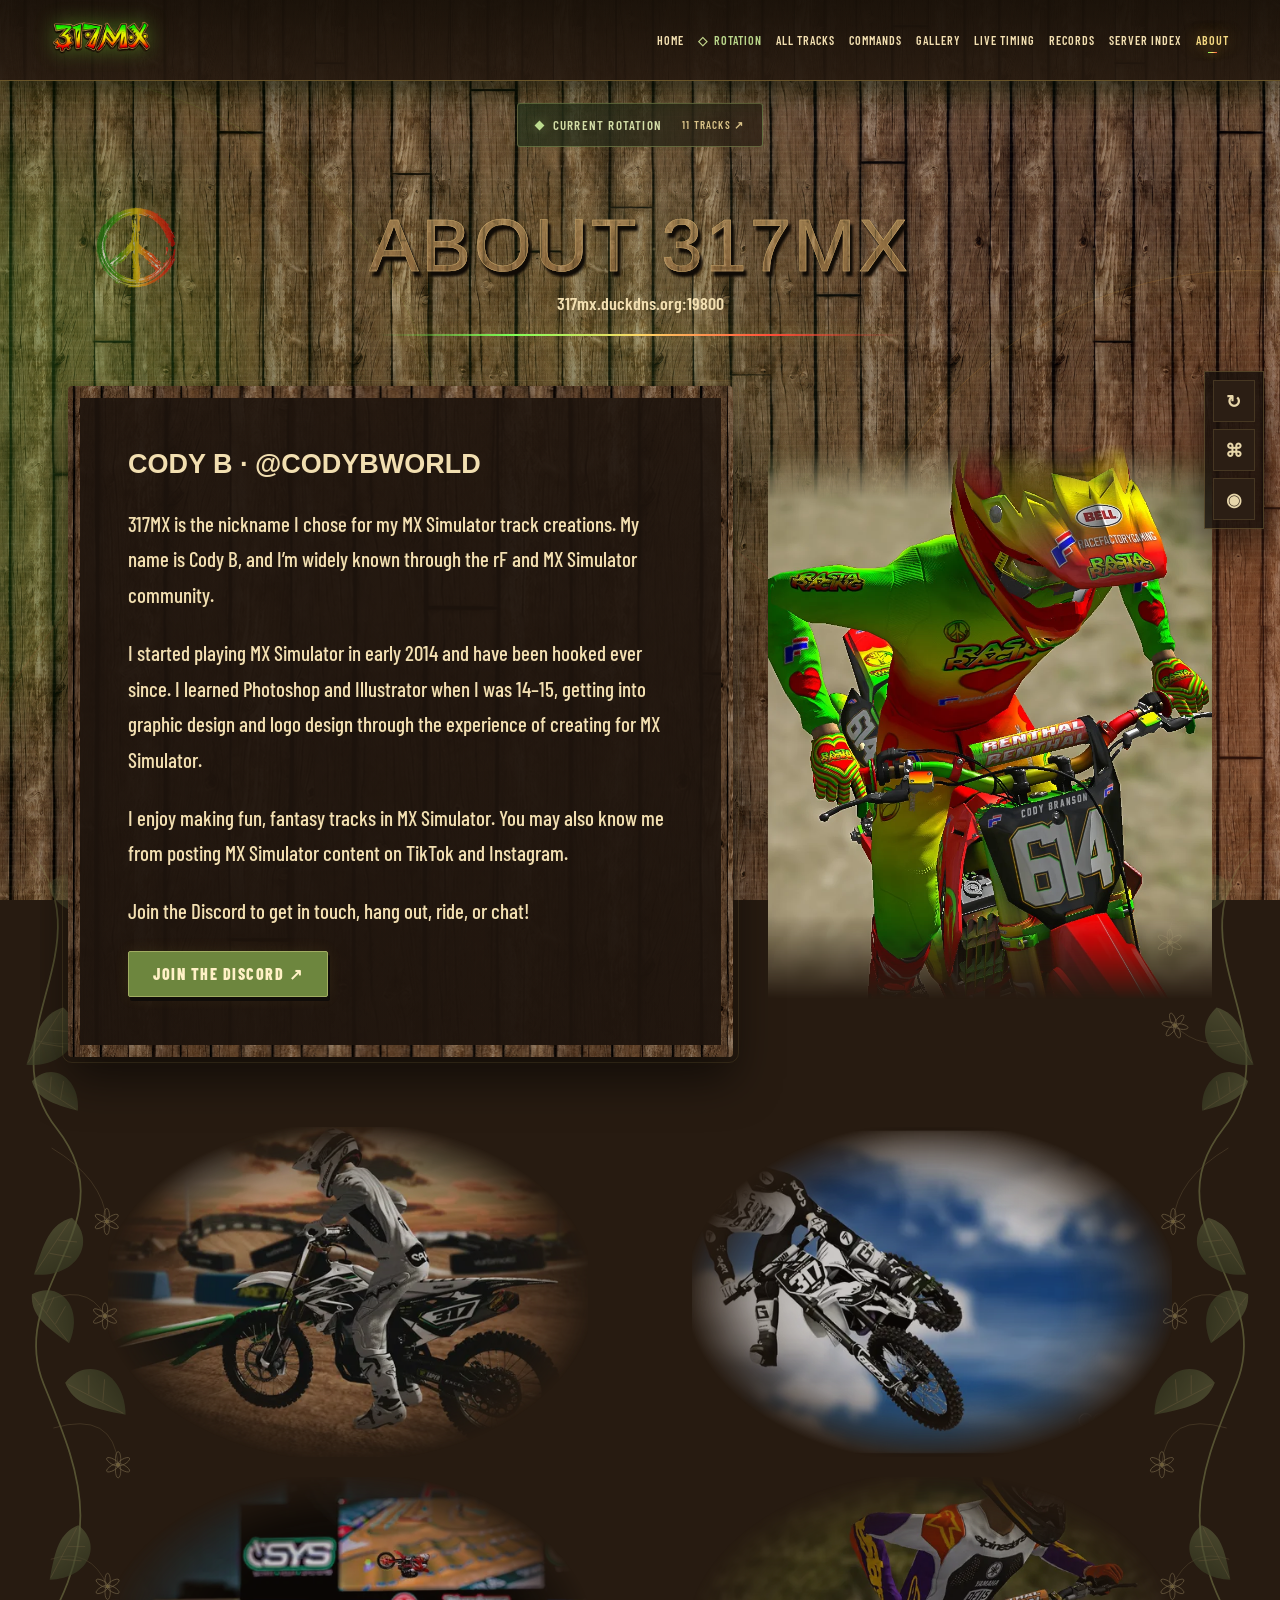
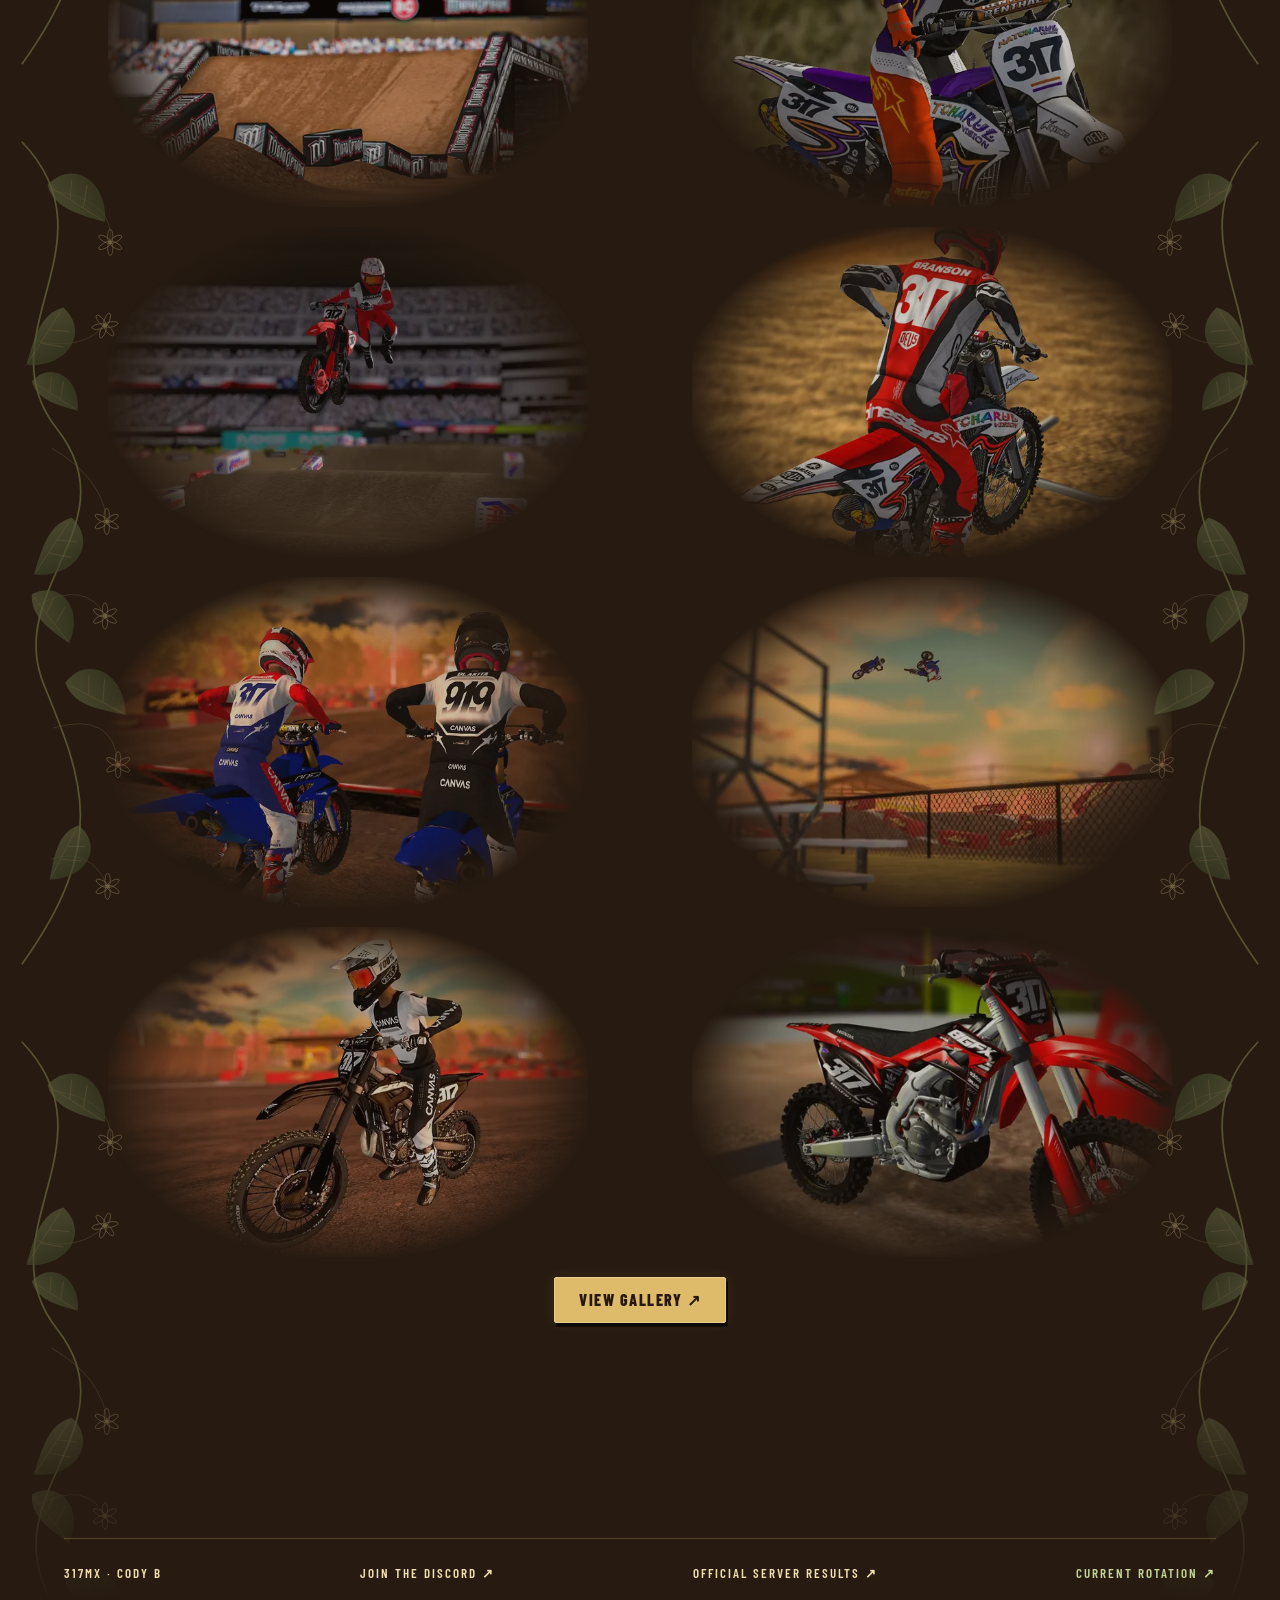
==== commit 4de3d423: "Add neon command deck and interactive v7 experience" ====
--- a/about.html
+++ b/about.html
@@ -1,2 +1,2 @@
-<!doctype html><html lang="en"><head><meta charset="utf-8"><meta name="viewport" content="width=device-width,initial-scale=1,viewport-fit=cover"><title>ABOUT 317MX · 317MX</title><link rel="icon" href="assets/peace.png"><link rel="stylesheet" href="styles.css"><link rel="stylesheet" href="cabin-space.css"><link rel="stylesheet" href="updates-v5.css"><link rel="stylesheet" href="evolution-v6.css"></head><body><a class="skip" href="#main-content">SKIP TO CONTENT</a><div class="cosmos" aria-hidden="true"><i></i><i></i><i></i><div class="stars"></div><div class="nebula"></div></div><div class="scroll-progress" aria-hidden="true"></div><header><a href="index.html" aria-label="317MX home"><img class="mini-logo" src="assets/logo.png" alt="317MX" width="100" height="50"></a><button class="menu-toggle" aria-expanded="false" aria-controls="main-menu">MENU ☰</button><nav id="main-menu" aria-label="Main navigation"><a href="index.html">HOME</a><a href="index.html#rotation" class="rotation-nav">ROTATION</a><a href="index.html#tracks">ALL TRACKS</a><a href="gallery.html">GALLERY</a><a href="live.html">LIVE TIMING</a><a href="records.html">RECORDS</a><a href="servers.html">SERVER INDEX</a><a href="about.html">ABOUT</a><button class="motion" id="motion" aria-pressed="false">MOTION: ON</button></nav></header><a class="rotation-shortcut" href="index.html#rotation"><span class="status-jewel" aria-hidden="true"></span>CURRENT ROTATION <span>11 TRACKS ↗</span></a><div class="botanical-edge" aria-hidden="true"></div><main id="main-content" class="subpage"><div class="page-heading"><img class="float" src="assets/peace.png" alt=""><h1 class="wood-text">ABOUT 317MX</h1><p>317mx.duckdns.org:19800</p></div><section class="about-layout"><div class="wood-panel prose"><h2>CODY B · @CODYBWORLD</h2><p>317MX is the nickname I chose for my MX Simulator track creations. My name is Cody B, and I’m widely known through the rF and MX Simulator community.</p><p>I started playing MX Simulator in early 2014 and have been hooked ever since. I learned Photoshop and Illustrator when I was 14–15, getting into graphic design and logo design through the experience of creating for MX Simulator.</p><p>I enjoy making fun, fantasy tracks in MX Simulator. You may also know me from posting MX Simulator content on TikTok and Instagram.</p><p>Join the Discord to get in touch, hang out, ride, or chat!</p><a class="button discord" href="https://discord.gg/Y76PCKKFvc" target="_blank" rel="noopener noreferrer">JOIN THE DISCORD ↗</a></div><img class="about-portrait float" src="assets/photos/archive-05.webp" alt="Cody B riding in Rasta Racing gear"></section><div class="photo-wall"><img loading="lazy" src="assets/photos/archive-01.webp" alt="Cody B’s MX Simulator photography"><img loading="lazy" src="assets/photos/archive-02.webp" alt="Cody B’s MX Simulator photography"><img loading="lazy" src="assets/photos/archive-03.webp" alt="Cody B’s MX Simulator photography"><img loading="lazy" src="assets/photos/archive-04.webp" alt="Cody B’s MX Simulator photography"><img loading="lazy" src="assets/photos/archive-05.webp" alt="Cody B’s MX Simulator photography"><img loading="lazy" src="assets/photos/archive-06.webp" alt="Cody B’s MX Simulator photography"><img loading="lazy" src="assets/photos/archive-07.webp" alt="Cody B’s MX Simulator photography"></div><section class="photo-constellation reveal" aria-label="Photo collection"><button class="blend-shot drift" data-photo="assets/photos/photo-11.webp" data-caption="Cody B’s MX Simulator photo 11" aria-label="Enlarge photo"><img src="assets/thumbs/photo-11.webp" alt="Cody B’s MX Simulator photo 11" loading="lazy" width="1920" height="1080"></button><button class="blend-shot drift" data-photo="assets/photos/photo-12.webp" data-caption="Cody B’s MX Simulator photo 12" aria-label="Enlarge photo"><img src="assets/thumbs/photo-12.webp" alt="Cody B’s MX Simulator photo 12" loading="lazy" width="1300" height="731"></button><button class="blend-shot drift" data-photo="assets/photos/photo-13.webp" data-caption="Cody B’s MX Simulator photo 13" aria-label="Enlarge photo"><img src="assets/thumbs/photo-13.webp" alt="Cody B’s MX Simulator photo 13" loading="lazy" width="1920" height="1080"></button><button class="blend-shot drift" data-photo="assets/photos/photo-14.webp" data-caption="Cody B’s MX Simulator photo 14" aria-label="Enlarge photo"><img src="assets/thumbs/photo-14.webp" alt="Cody B’s MX Simulator photo 14" loading="lazy" width="1287" height="1080"></button><button class="blend-shot drift" data-photo="assets/photos/photo-15.webp" data-caption="Cody B’s MX Simulator photo 15" aria-label="Enlarge photo"><img src="assets/thumbs/photo-15.webp" alt="Cody B’s MX Simulator photo 15" loading="lazy" width="1509" height="1080"></button><button class="blend-shot drift" data-photo="assets/photos/photo-16.webp" data-caption="Cody B’s MX Simulator photo 16" aria-label="Enlarge photo"><img src="assets/thumbs/photo-16.webp" alt="Cody B’s MX Simulator photo 16" loading="lazy" width="1389" height="1080"></button><button class="blend-shot drift" data-photo="assets/photos/photo-17.webp" data-caption="Cody B’s MX Simulator photo 17" aria-label="Enlarge photo"><img src="assets/thumbs/photo-17.webp" alt="Cody B’s MX Simulator photo 17" loading="lazy" width="1522" height="1080"></button><button class="blend-shot drift" data-photo="assets/photos/photo-18.webp" data-caption="Cody B’s MX Simulator photo 18" aria-label="Enlarge photo"><img src="assets/thumbs/photo-18.webp" alt="Cody B’s MX Simulator photo 18" loading="lazy" width="1350" height="1080"></button><button class="blend-shot drift" data-photo="assets/photos/photo-19.webp" data-caption="Cody B’s MX Simulator photo 19" aria-label="Enlarge photo"><img src="assets/thumbs/photo-19.webp" alt="Cody B’s MX Simulator photo 19" loading="lazy" width="1512" height="1080"></button><button class="blend-shot drift" data-photo="assets/photos/photo-20.webp" data-caption="Cody B’s MX Simulator photo 20" aria-label="Enlarge photo"><img src="assets/thumbs/photo-20.webp" alt="Cody B’s MX Simulator photo 20" loading="lazy" width="1920" height="1080"></button><a class="button gallery-link" href="gallery.html">VIEW GALLERY ↗</a></section></main><footer><span>317MX · CODY B</span><a href="https://discord.gg/Y76PCKKFvc" target="_blank" rel="noopener noreferrer">JOIN THE DISCORD ↗</a><a href="https://servers.mxsimulator.com/servers/317mx.duckdns.org%3A19800/" target="_blank" rel="noopener noreferrer">OFFICIAL SERVER RESULTS ↗</a><a class="footer-rotation" href="index.html#rotation">CURRENT ROTATION ↗</a></footer><script src="common.js" defer></script><dialog class="lightbox" aria-label="Photo viewer"><button class="lightbox-close" aria-label="Close photo viewer">✕</button><img alt=""><div class="lightbox-controls"><button data-prev aria-label="Previous photo">←</button><p role="status"></p><button data-next aria-label="Next photo">→</button></div></dialog></body></html>
+<!doctype html><html lang="en"><head><meta charset="utf-8"><meta name="viewport" content="width=device-width,initial-scale=1,viewport-fit=cover"><title>ABOUT 317MX · 317MX</title><link rel="icon" href="assets/peace.png"><link rel="stylesheet" href="styles.css"><link rel="stylesheet" href="cabin-space.css"><link rel="stylesheet" href="updates-v5.css"><link rel="stylesheet" href="evolution-v6.css"><link rel="stylesheet" href="spectacle-v7.css"></head><body><a class="skip" href="#main-content">SKIP TO CONTENT</a><div class="cosmos" aria-hidden="true"><i></i><i></i><i></i><div class="stars"></div><div class="nebula"></div></div><div class="scroll-progress" aria-hidden="true"></div><header><a href="index.html" aria-label="317MX home"><img class="mini-logo" src="assets/logo.png" alt="317MX" width="100" height="50"></a><button class="menu-toggle" aria-expanded="false" aria-controls="main-menu">MENU ☰</button><nav id="main-menu" aria-label="Main navigation"><a href="index.html">HOME</a><a href="index.html#rotation" class="rotation-nav">ROTATION</a><a href="index.html#tracks">ALL TRACKS</a><a href="index.html#commands">COMMANDS</a><a href="gallery.html">GALLERY</a><a href="live.html">LIVE TIMING</a><a href="records.html">RECORDS</a><a href="servers.html">SERVER INDEX</a><a href="about.html">ABOUT</a></nav></header><a class="rotation-shortcut" href="index.html#rotation"><span class="status-jewel" aria-hidden="true"></span>CURRENT ROTATION <span>11 TRACKS ↗</span></a><div class="botanical-edge" aria-hidden="true"></div><main id="main-content" class="subpage"><div class="page-heading"><img class="float" src="assets/peace.png" alt=""><h1 class="wood-text">ABOUT 317MX</h1><p>317mx.duckdns.org:19800</p></div><section class="about-layout"><div class="wood-panel prose"><h2>CODY B · @CODYBWORLD</h2><p>317MX is the nickname I chose for my MX Simulator track creations. My name is Cody B, and I’m widely known through the rF and MX Simulator community.</p><p>I started playing MX Simulator in early 2014 and have been hooked ever since. I learned Photoshop and Illustrator when I was 14–15, getting into graphic design and logo design through the experience of creating for MX Simulator.</p><p>I enjoy making fun, fantasy tracks in MX Simulator. You may also know me from posting MX Simulator content on TikTok and Instagram.</p><p>Join the Discord to get in touch, hang out, ride, or chat!</p><a class="button discord" href="https://discord.gg/Y76PCKKFvc" target="_blank" rel="noopener noreferrer">JOIN THE DISCORD ↗</a></div><img class="about-portrait float" src="assets/photos/archive-05.webp" alt="Cody B riding in Rasta Racing gear"></section><div class="photo-wall"><img loading="lazy" src="assets/photos/archive-01.webp" alt="Cody B’s MX Simulator photography"><img loading="lazy" src="assets/photos/archive-02.webp" alt="Cody B’s MX Simulator photography"><img loading="lazy" src="assets/photos/archive-03.webp" alt="Cody B’s MX Simulator photography"><img loading="lazy" src="assets/photos/archive-04.webp" alt="Cody B’s MX Simulator photography"><img loading="lazy" src="assets/photos/archive-05.webp" alt="Cody B’s MX Simulator photography"><img loading="lazy" src="assets/photos/archive-06.webp" alt="Cody B’s MX Simulator photography"><img loading="lazy" src="assets/photos/archive-07.webp" alt="Cody B’s MX Simulator photography"></div><section class="photo-constellation reveal" aria-label="Photo collection"><button class="blend-shot drift" data-photo="assets/photos/photo-11.webp" data-caption="Cody B’s MX Simulator photo 11" aria-label="Enlarge photo"><img src="assets/thumbs/photo-11.webp" alt="Cody B’s MX Simulator photo 11" loading="lazy" width="1920" height="1080"></button><button class="blend-shot drift" data-photo="assets/photos/photo-12.webp" data-caption="Cody B’s MX Simulator photo 12" aria-label="Enlarge photo"><img src="assets/thumbs/photo-12.webp" alt="Cody B’s MX Simulator photo 12" loading="lazy" width="1300" height="731"></button><button class="blend-shot drift" data-photo="assets/photos/photo-13.webp" data-caption="Cody B’s MX Simulator photo 13" aria-label="Enlarge photo"><img src="assets/thumbs/photo-13.webp" alt="Cody B’s MX Simulator photo 13" loading="lazy" width="1920" height="1080"></button><button class="blend-shot drift" data-photo="assets/photos/photo-14.webp" data-caption="Cody B’s MX Simulator photo 14" aria-label="Enlarge photo"><img src="assets/thumbs/photo-14.webp" alt="Cody B’s MX Simulator photo 14" loading="lazy" width="1287" height="1080"></button><button class="blend-shot drift" data-photo="assets/photos/photo-15.webp" data-caption="Cody B’s MX Simulator photo 15" aria-label="Enlarge photo"><img src="assets/thumbs/photo-15.webp" alt="Cody B’s MX Simulator photo 15" loading="lazy" width="1509" height="1080"></button><button class="blend-shot drift" data-photo="assets/photos/photo-16.webp" data-caption="Cody B’s MX Simulator photo 16" aria-label="Enlarge photo"><img src="assets/thumbs/photo-16.webp" alt="Cody B’s MX Simulator photo 16" loading="lazy" width="1389" height="1080"></button><button class="blend-shot drift" data-photo="assets/photos/photo-17.webp" data-caption="Cody B’s MX Simulator photo 17" aria-label="Enlarge photo"><img src="assets/thumbs/photo-17.webp" alt="Cody B’s MX Simulator photo 17" loading="lazy" width="1522" height="1080"></button><button class="blend-shot drift" data-photo="assets/photos/photo-18.webp" data-caption="Cody B’s MX Simulator photo 18" aria-label="Enlarge photo"><img src="assets/thumbs/photo-18.webp" alt="Cody B’s MX Simulator photo 18" loading="lazy" width="1350" height="1080"></button><button class="blend-shot drift" data-photo="assets/photos/photo-19.webp" data-caption="Cody B’s MX Simulator photo 19" aria-label="Enlarge photo"><img src="assets/thumbs/photo-19.webp" alt="Cody B’s MX Simulator photo 19" loading="lazy" width="1512" height="1080"></button><button class="blend-shot drift" data-photo="assets/photos/photo-20.webp" data-caption="Cody B’s MX Simulator photo 20" aria-label="Enlarge photo"><img src="assets/thumbs/photo-20.webp" alt="Cody B’s MX Simulator photo 20" loading="lazy" width="1920" height="1080"></button><a class="button gallery-link" href="gallery.html">VIEW GALLERY ↗</a></section></main><footer><span>317MX · CODY B</span><a href="https://discord.gg/Y76PCKKFvc" target="_blank" rel="noopener noreferrer">JOIN THE DISCORD ↗</a><a href="https://servers.mxsimulator.com/servers/317mx.duckdns.org%3A19800/" target="_blank" rel="noopener noreferrer">OFFICIAL SERVER RESULTS ↗</a><a class="footer-rotation" href="index.html#rotation">CURRENT ROTATION ↗</a></footer><script src="common.js" defer></script><dialog class="lightbox" aria-label="Photo viewer"><button class="lightbox-close" aria-label="Close photo viewer">✕</button><img alt=""><div class="lightbox-controls"><button data-prev aria-label="Previous photo">←</button><p role="status"></p><button data-next aria-label="Next photo">→</button></div></dialog><script src="spectacle-v7.js" defer></script></body></html>
 
--- a/evolution-v6.css
+++ b/evolution-v6.css
@@ -31,6 +31,7 @@
 }
 @media(max-width:360px){.rotation-section{padding-inline:10px}.rotation-surface{padding-inline:9px}.rotation-item{grid-template-columns:14px 40px minmax(0,1fr) auto;gap:5px;padding-inline:5px}.rotation-item>img{width:40px;height:40px}.rotation-name h3{font-size:16px}.rotation-download{padding:10px 6px;font-size:9px}.rotation-bottom{flex-direction:column}.rotation-bottom .button{width:100%}.grid>.card{flex-basis:100%;max-width:280px}}
 @media(prefers-reduced-motion:reduce){html{scroll-behavior:auto!important}.rotation-item,.rotation-shortcut{transition:none}.botanical-edge,.nebula{animation:none}}
+.motion{display:none!important}
 body.paused .nebula{animation:none}html:has(body.paused){scroll-behavior:auto!important}
 /* Use one anchor offset, and keep decorative shimmer off touch screens. */
 .rotation-section{scroll-margin-top:0}
--- a/spectacle-v7.css
+++ b/spectacle-v7.css
@@ -0,0 +1,25 @@
+/* 317MX v7 — neon cabin / living room layer. */
+:root{--v7-green:#7cff55;--v7-gold:#ffd866;--v7-red:#ff4d37;--v7-cyan:#62f6df;--v7-x:50vw;--v7-y:40vh;--v7-depth:0px}
+body::before{content:'';position:fixed;inset:0;z-index:0;pointer-events:none;background:radial-gradient(600px circle at var(--v7-x) var(--v7-y),#79ff4d12,transparent 55%),linear-gradient(115deg,transparent 15%,#ffd86708 45%,transparent 65%);mix-blend-mode:screen}
+.v7-room-lights,.v7-scanlines{position:fixed;inset:0;pointer-events:none;z-index:0;overflow:hidden}
+.v7-room-lights::before,.v7-room-lights::after{content:'';position:absolute;width:45vw;height:45vw;border-radius:50%;filter:blur(70px);opacity:.13;animation:v7-orbit 22s ease-in-out infinite alternate}
+.v7-room-lights::before{left:-25vw;top:15vh;background:#6cff42}.v7-room-lights::after{right:-28vw;top:38vh;background:#ff5538;animation-delay:-11s}
+.v7-scanlines{opacity:.035;background:repeating-linear-gradient(0deg,transparent 0 5px,#ffe6aa 6px 7px);mix-blend-mode:screen}
+@keyframes v7-orbit{to{transform:translate(15vw,18vh) scale(1.25);opacity:.22}}
+header{box-shadow:0 5px 35px #000b,0 0 45px #65ff2520;border-bottom-color:#cfae5470}.mini-logo{filter:drop-shadow(0 0 10px #8cff3955)}
+nav a{position:relative}nav a::after{content:'';position:absolute;left:12px;right:12px;bottom:5px;height:1px;transform:scaleX(0);background:linear-gradient(90deg,var(--v7-green),var(--v7-gold),var(--v7-red));box-shadow:0 0 8px var(--v7-gold);transition:transform .25s}nav a:hover::after,nav a:focus-visible::after,nav a[aria-current=page]::after{transform:scaleX(1)}
+.hero{perspective:1100px}.hero::after{content:'';position:absolute;inset:10% 7%;pointer-events:none;border:1px solid #d3ba6550;clip-path:polygon(0 14%,7% 14%,7% 0,93% 0,93% 14%,100% 14%,100% 86%,93% 86%,93% 100%,7% 100%,7% 86%,0 86%);box-shadow:inset 0 0 50px #71ff1d0c,0 0 80px #d6a93d0c;transform:translateZ(-40px)}
+.v7-fragment{position:absolute;z-index:1;width:clamp(90px,12vw,190px);aspect-ratio:4/3;padding:5px;background:#21170d;border:1px solid #bb9f5a77;box-shadow:0 18px 35px #000a,0 0 24px #7cff5520;opacity:.34;overflow:hidden;pointer-events:none;animation:v7-fragment 16s ease-in-out infinite alternate}
+.v7-fragment img{width:100%;height:100%;object-fit:cover;filter:saturate(.9) contrast(1.05)}.v7-fragment.f1{left:6%;top:19%;rotate:-8deg}.v7-fragment.f2{right:5%;top:23%;rotate:7deg;animation-delay:-7s}.v7-fragment.f3{left:13%;bottom:8%;rotate:4deg;animation-delay:-12s}
+@keyframes v7-fragment{to{transform:translate3d(18px,-28px,80px) rotate(3deg);opacity:.58}}
+.identity{position:relative;z-index:3}.main-logo{filter:drop-shadow(0 15px 22px #000b) drop-shadow(0 0 20px #7fff3e55)}
+.button,.address{position:relative;overflow:hidden}.button::after,.address::after{content:'';position:absolute;inset:-50% -20%;background:linear-gradient(110deg,transparent 40%,#fff7c833 48%,transparent 56%);translate:-120% 0;transition:translate .65s}.button:hover::after,.address:hover::after{translate:120% 0}
+.rotation-surface,.wood-panel,.card{transform-style:preserve-3d}.v7-tilt{will-change:transform;transition:transform .16s ease-out,border-color .2s,box-shadow .2s}.v7-tilt:hover{box-shadow:0 24px 60px #0009,0 0 32px #8fff3730!important}
+.command-deck{position:relative;max-width:1260px;margin:15px auto 80px;padding:35px 40px;isolation:isolate}.command-deck::before{content:'';position:absolute;inset:0;z-index:-1;background:linear-gradient(145deg,#111d16f2,#2a170ff4),url('assets/wood.png') center/800px;border:1px solid #9fca6680;border-radius:8px;box-shadow:inset 0 0 0 8px #2b1c12cc,inset 0 0 0 9px #d0ad4a35,0 28px 75px #0009,0 0 55px #69f53713}.command-deck::after{content:'';position:absolute;inset:14px;z-index:-1;background:url('assets/geometry-v6.svg') right 15px top 10px/220px no-repeat;opacity:.38;pointer-events:none}.command-heading{text-align:center;max-width:780px;margin:0 auto 28px}.command-heading .eyebrow{color:#a8d88d;letter-spacing:4px;font-size:12px}.command-heading h2{font:700 clamp(33px,4vw,56px)/1 'Barlow Condensed',sans-serif;color:#f7e4b4;letter-spacing:2px;text-shadow:0 4px 18px #000,0 0 18px #8fff3622;margin:12px 0}.command-heading p{color:#ccb990;font-size:17px;line-height:1.6}.command-grid{display:grid;grid-template-columns:repeat(3,minmax(0,1fr));gap:16px}.command-card{position:relative;padding:20px;background:linear-gradient(145deg,#22321dbd,#24170eda);border:1px solid #9aba5c66;border-radius:5px;box-shadow:inset 0 1px #f5d67512}.command-card:nth-child(2){border-color:#d4b04d77}.command-card:nth-child(3){border-color:#d95d426e}.command-card .number{position:absolute;top:12px;right:15px;color:#d8c28c55;font:700 32px 'Barlow Condensed',sans-serif}.command-card h3{font:700 24px 'Barlow Condensed',sans-serif;color:#f0ddb1;margin:0 0 12px}.command-card p{min-height:52px;color:#c5b693;line-height:1.45}.command-line{display:flex;align-items:center;justify-content:space-between;gap:9px;margin-top:17px;padding:8px 8px 8px 12px;background:#080d0a;border:1px solid #88bb5866;box-shadow:inset 0 0 20px #66ff2108,0 0 15px #60e6370b}.command-line code{min-width:0;color:#c9ff9f;font:700 12px/1.4 ui-monospace,SFMono-Regular,Consolas,monospace;overflow-wrap:anywhere}.command-copy{flex:none;min-height:40px;padding:8px 10px;border:1px solid #d8bd6d;background:#a88c4f;color:#160f08;font:700 11px 'Barlow Condensed',sans-serif;letter-spacing:1px;cursor:pointer}.command-note{text-align:center;color:#b5a783;margin:20px auto 0;font-size:13px}.command-toast{position:fixed;left:50%;bottom:24px;z-index:50;translate:-50% 18px;padding:12px 20px;background:#172014f2;border:1px solid #a8d66f;color:#e9f6d3;box-shadow:0 12px 40px #000b,0 0 25px #7bff3540;opacity:0;pointer-events:none;transition:.25s}.command-toast.show{opacity:1;translate:-50% 0}
+.v7-quick-dock{position:fixed;z-index:18;right:16px;top:50%;translate:0 -50%;display:grid;gap:7px;padding:8px;background:#130e0bcf;border:1px solid #9f854b66;backdrop-filter:blur(12px);box-shadow:0 15px 40px #000a}.v7-quick-dock a{display:grid;place-items:center;width:42px;height:42px;color:#e8d7ab;border:1px solid #7b6a4155;background:#2b1e14;line-height:1;text-decoration:none}.v7-quick-dock a:hover{color:#baff8c;border-color:#91c96a;box-shadow:0 0 16px #6fff3530}.v7-quick-dock span{font-size:0}.v7-quick-dock a::before{font-size:18px}.v7-quick-dock a:nth-child(1)::before{content:'↻'}.v7-quick-dock a:nth-child(2)::before{content:'⌘'}.v7-quick-dock a:nth-child(3)::before{content:'◉'}
+.track-tools{display:flex;align-items:center;justify-content:center;gap:10px;max-width:790px;margin:0 auto 30px;padding:12px;background:#1c140dd9;border:1px solid #90754265;box-shadow:0 12px 35px #0006}.track-tools label{position:relative;flex:1}.track-tools input{width:100%;min-height:46px;padding:10px 14px;background:#0e0c09;border:1px solid #807047;color:#f4e5c2}.track-tools input:focus{outline:2px solid #9bcf6b;outline-offset:2px}.track-count{color:#bbce91;min-width:88px;text-align:center;font-size:12px;letter-spacing:1px}.track-random{min-height:46px}.card[hidden]{display:none!important}.card.v7-flash{animation:v7-flash .9s ease}@keyframes v7-flash{50%{box-shadow:0 0 60px #baff67;transform:scale(1.025)}}
+.live-panel::before{content:'LIVE FEED';position:absolute;top:14px;right:16px;color:#9eea76;font-size:10px;letter-spacing:2px;text-shadow:0 0 10px #74ff42}.live-panel{position:relative}.live-panel::after{content:'';position:absolute;top:17px;right:83px;width:7px;height:7px;border-radius:50%;background:#7dff53;box-shadow:0 0 14px #7dff53;animation:v7-pulse 1.8s ease-in-out infinite}@keyframes v7-pulse{50%{opacity:.25;scale:.65}}
+.page-heading{position:relative}.page-heading::after{content:'';display:block;width:min(520px,78vw);height:2px;margin:18px auto 0;background:linear-gradient(90deg,transparent,var(--v7-green),var(--v7-gold),var(--v7-red),transparent);box-shadow:0 0 15px #ffe05e66}
+@media(max-width:1100px){.v7-quick-dock{right:8px}.command-deck{margin-inline:25px}.command-grid{grid-template-columns:1fr}.command-card p{min-height:auto}}
+@media(max-width:700px){body::before,.v7-scanlines{display:none}.v7-room-lights{opacity:.55}.v7-fragment{width:105px;opacity:.2;animation:none}.v7-fragment.f1{left:-25px;top:160px}.v7-fragment.f2{right:-25px;top:210px}.v7-fragment.f3{display:none}.hero::after{inset:12% 12px}.command-deck{margin:8px 14px 38px;padding:28px 13px}.command-heading p{font-size:15px}.command-grid{gap:10px}.command-card{padding:17px 13px}.command-line{align-items:stretch;flex-direction:column}.command-copy{width:100%}.v7-quick-dock{top:auto;bottom:max(8px,env(safe-area-inset-bottom));left:50%;right:auto;translate:-50% 0;grid-auto-flow:column;gap:5px}.v7-quick-dock a{width:46px;height:42px}.track-tools{margin-inline:16px;flex-wrap:wrap}.track-tools label{flex-basis:100%}.track-count{flex:1}.track-random{flex:1}.button::after,.address::after{display:none}.v7-tilt{transform:none!important}.live-panel::before,.live-panel::after{display:none}}
+@media(prefers-reduced-motion:reduce){.v7-room-lights::before,.v7-room-lights::after,.v7-fragment,.live-panel::after{animation:none!important}.v7-tilt{transform:none!important}}
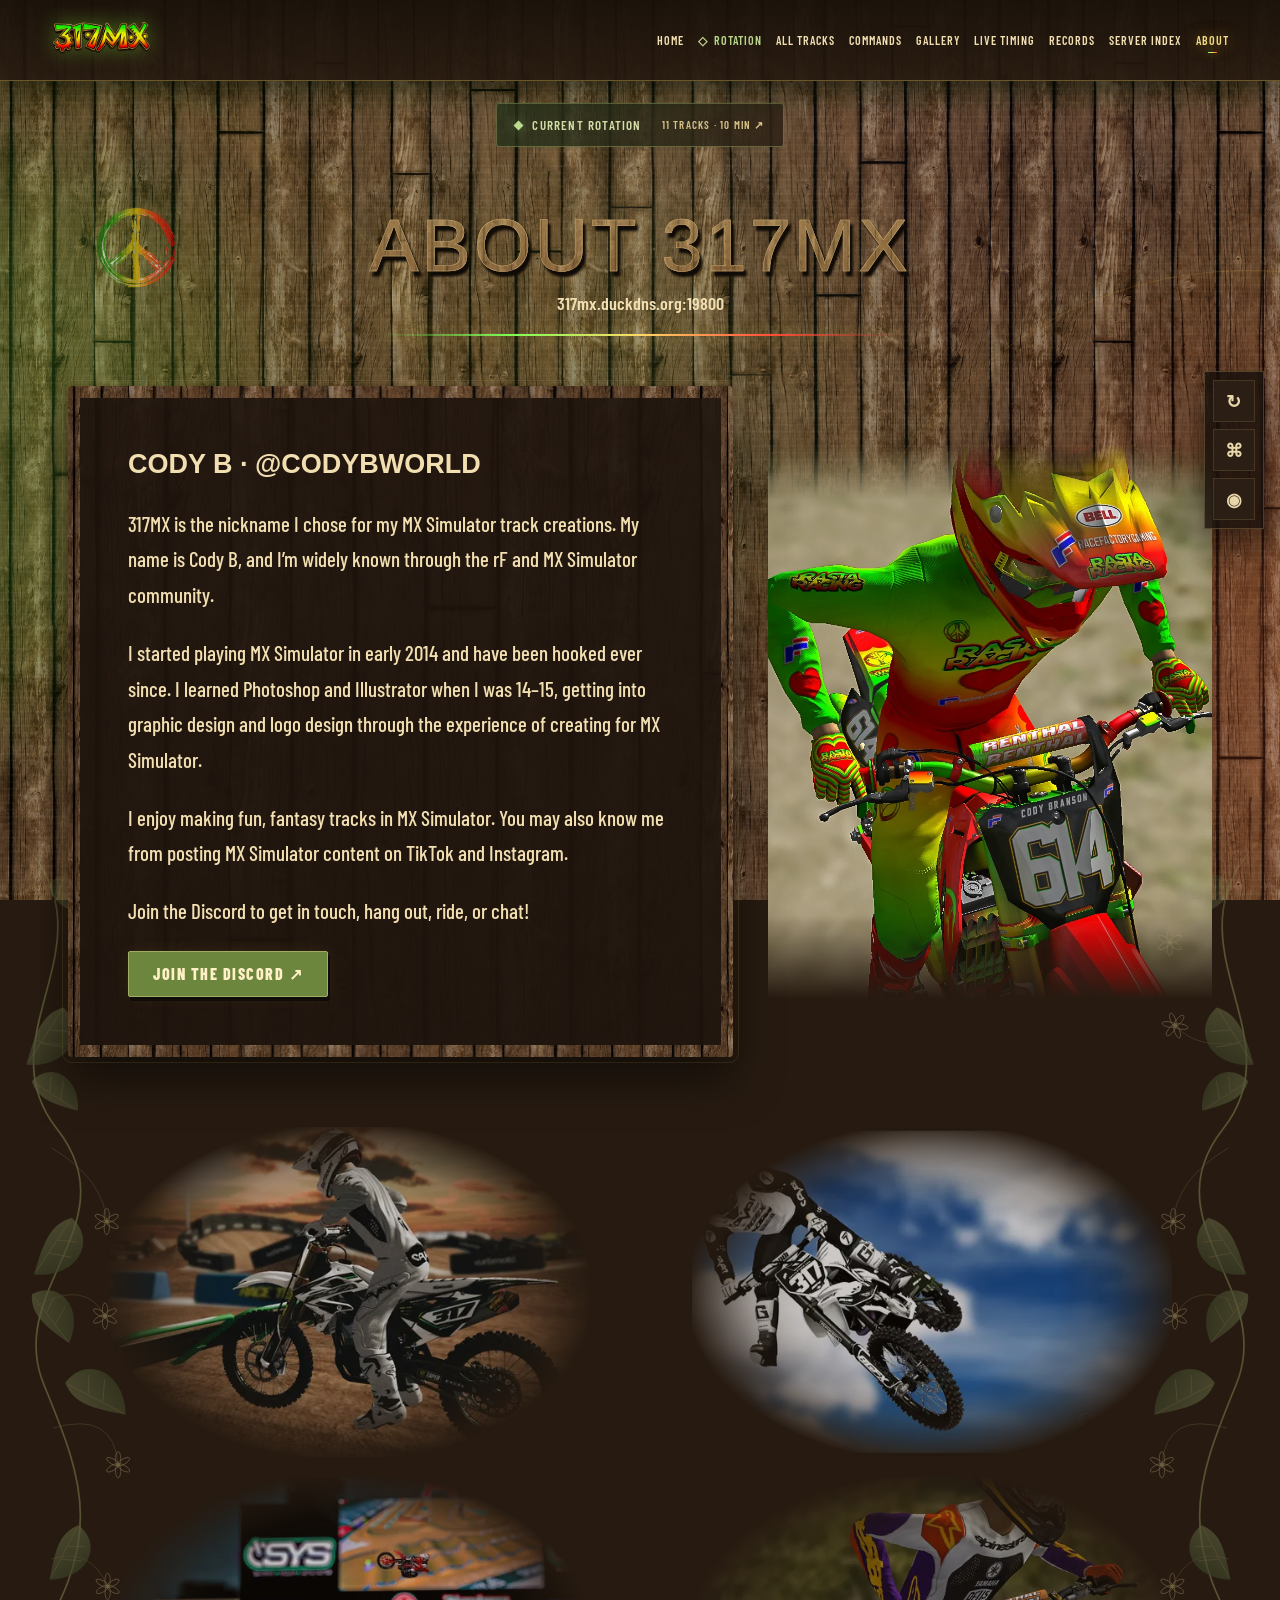
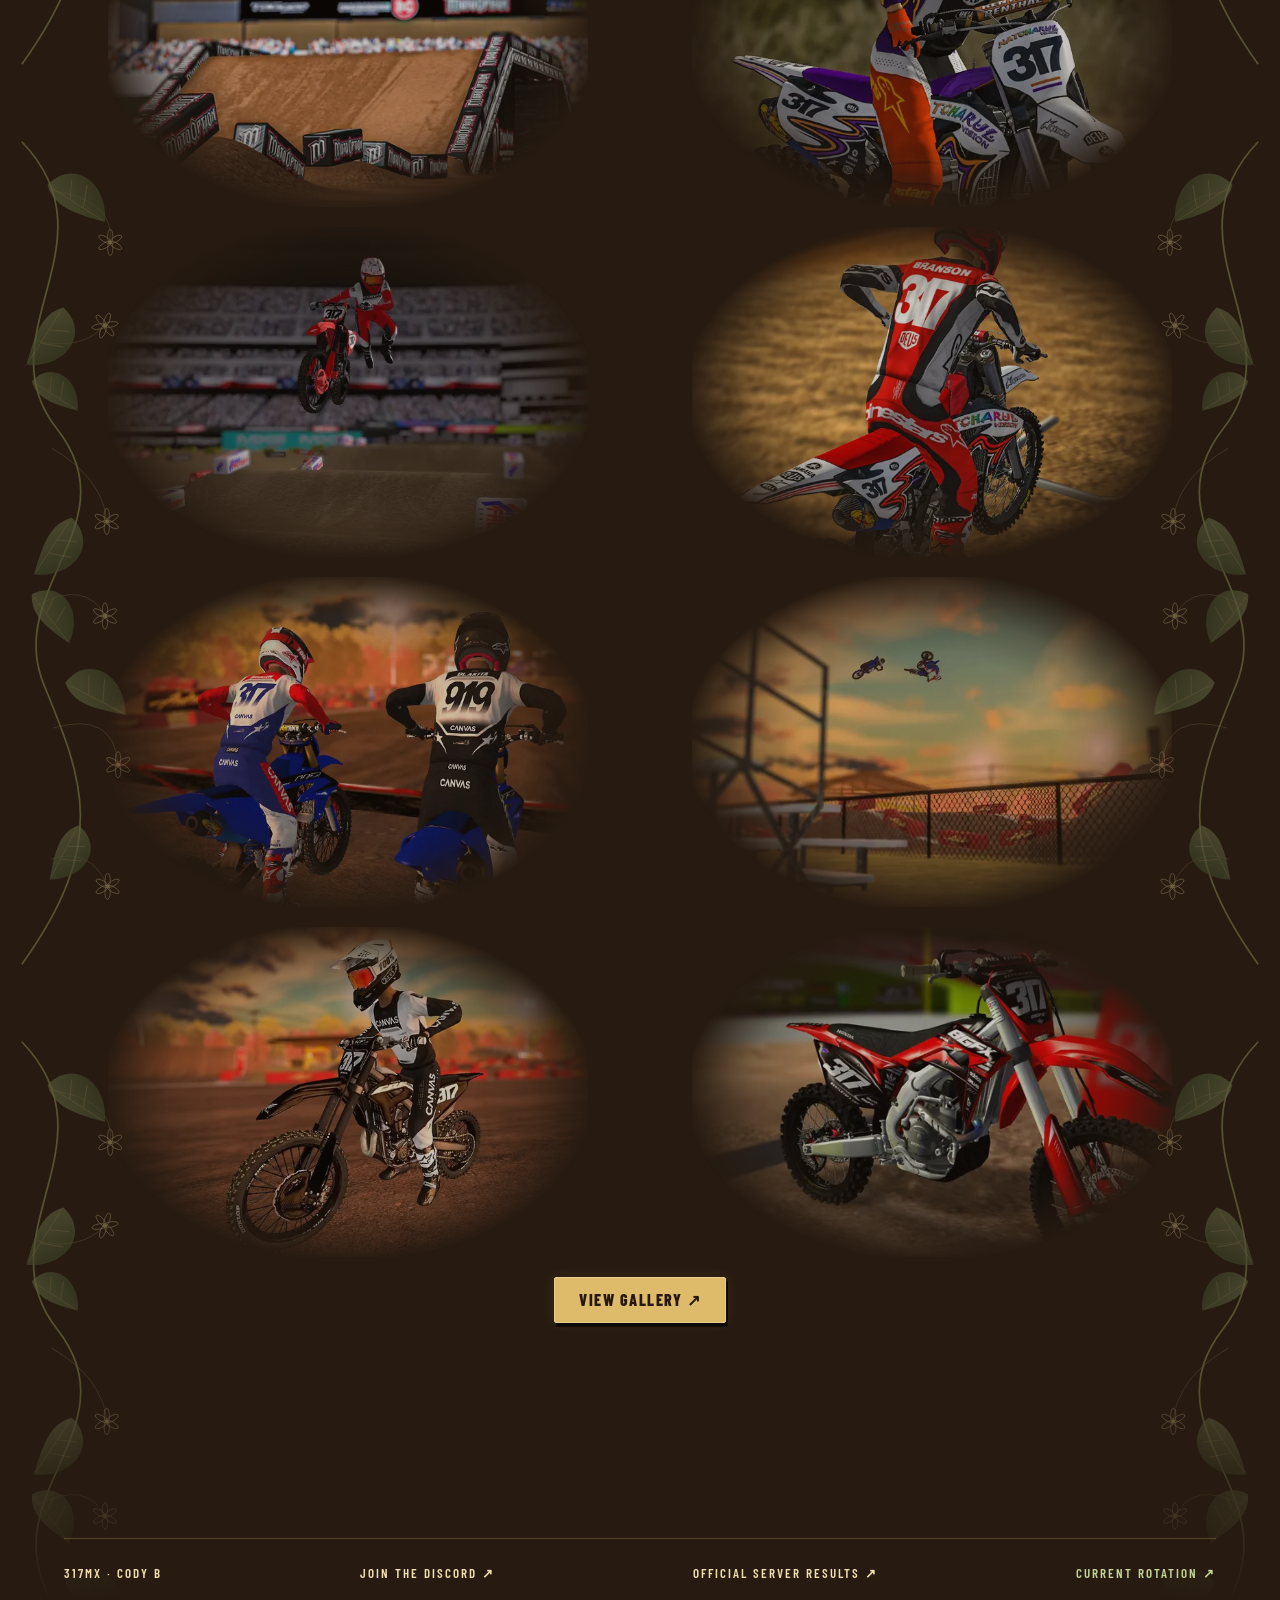
==== commit b1db47fc: "Set ten-minute rotation messaging and show the live current track" ====
--- a/about.html
+++ b/about.html
@@ -1,2 +1,2 @@
-<!doctype html><html lang="en"><head><meta charset="utf-8"><meta name="viewport" content="width=device-width,initial-scale=1,viewport-fit=cover"><title>ABOUT 317MX · 317MX</title><link rel="icon" href="assets/peace.png"><link rel="stylesheet" href="styles.css"><link rel="stylesheet" href="cabin-space.css"><link rel="stylesheet" href="updates-v5.css"><link rel="stylesheet" href="evolution-v6.css"><link rel="stylesheet" href="spectacle-v7.css"></head><body><a class="skip" href="#main-content">SKIP TO CONTENT</a><div class="cosmos" aria-hidden="true"><i></i><i></i><i></i><div class="stars"></div><div class="nebula"></div></div><div class="scroll-progress" aria-hidden="true"></div><header><a href="index.html" aria-label="317MX home"><img class="mini-logo" src="assets/logo.png" alt="317MX" width="100" height="50"></a><button class="menu-toggle" aria-expanded="false" aria-controls="main-menu">MENU ☰</button><nav id="main-menu" aria-label="Main navigation"><a href="index.html">HOME</a><a href="index.html#rotation" class="rotation-nav">ROTATION</a><a href="index.html#tracks">ALL TRACKS</a><a href="index.html#commands">COMMANDS</a><a href="gallery.html">GALLERY</a><a href="live.html">LIVE TIMING</a><a href="records.html">RECORDS</a><a href="servers.html">SERVER INDEX</a><a href="about.html">ABOUT</a></nav></header><a class="rotation-shortcut" href="index.html#rotation"><span class="status-jewel" aria-hidden="true"></span>CURRENT ROTATION <span>11 TRACKS ↗</span></a><div class="botanical-edge" aria-hidden="true"></div><main id="main-content" class="subpage"><div class="page-heading"><img class="float" src="assets/peace.png" alt=""><h1 class="wood-text">ABOUT 317MX</h1><p>317mx.duckdns.org:19800</p></div><section class="about-layout"><div class="wood-panel prose"><h2>CODY B · @CODYBWORLD</h2><p>317MX is the nickname I chose for my MX Simulator track creations. My name is Cody B, and I’m widely known through the rF and MX Simulator community.</p><p>I started playing MX Simulator in early 2014 and have been hooked ever since. I learned Photoshop and Illustrator when I was 14–15, getting into graphic design and logo design through the experience of creating for MX Simulator.</p><p>I enjoy making fun, fantasy tracks in MX Simulator. You may also know me from posting MX Simulator content on TikTok and Instagram.</p><p>Join the Discord to get in touch, hang out, ride, or chat!</p><a class="button discord" href="https://discord.gg/Y76PCKKFvc" target="_blank" rel="noopener noreferrer">JOIN THE DISCORD ↗</a></div><img class="about-portrait float" src="assets/photos/archive-05.webp" alt="Cody B riding in Rasta Racing gear"></section><div class="photo-wall"><img loading="lazy" src="assets/photos/archive-01.webp" alt="Cody B’s MX Simulator photography"><img loading="lazy" src="assets/photos/archive-02.webp" alt="Cody B’s MX Simulator photography"><img loading="lazy" src="assets/photos/archive-03.webp" alt="Cody B’s MX Simulator photography"><img loading="lazy" src="assets/photos/archive-04.webp" alt="Cody B’s MX Simulator photography"><img loading="lazy" src="assets/photos/archive-05.webp" alt="Cody B’s MX Simulator photography"><img loading="lazy" src="assets/photos/archive-06.webp" alt="Cody B’s MX Simulator photography"><img loading="lazy" src="assets/photos/archive-07.webp" alt="Cody B’s MX Simulator photography"></div><section class="photo-constellation reveal" aria-label="Photo collection"><button class="blend-shot drift" data-photo="assets/photos/photo-11.webp" data-caption="Cody B’s MX Simulator photo 11" aria-label="Enlarge photo"><img src="assets/thumbs/photo-11.webp" alt="Cody B’s MX Simulator photo 11" loading="lazy" width="1920" height="1080"></button><button class="blend-shot drift" data-photo="assets/photos/photo-12.webp" data-caption="Cody B’s MX Simulator photo 12" aria-label="Enlarge photo"><img src="assets/thumbs/photo-12.webp" alt="Cody B’s MX Simulator photo 12" loading="lazy" width="1300" height="731"></button><button class="blend-shot drift" data-photo="assets/photos/photo-13.webp" data-caption="Cody B’s MX Simulator photo 13" aria-label="Enlarge photo"><img src="assets/thumbs/photo-13.webp" alt="Cody B’s MX Simulator photo 13" loading="lazy" width="1920" height="1080"></button><button class="blend-shot drift" data-photo="assets/photos/photo-14.webp" data-caption="Cody B’s MX Simulator photo 14" aria-label="Enlarge photo"><img src="assets/thumbs/photo-14.webp" alt="Cody B’s MX Simulator photo 14" loading="lazy" width="1287" height="1080"></button><button class="blend-shot drift" data-photo="assets/photos/photo-15.webp" data-caption="Cody B’s MX Simulator photo 15" aria-label="Enlarge photo"><img src="assets/thumbs/photo-15.webp" alt="Cody B’s MX Simulator photo 15" loading="lazy" width="1509" height="1080"></button><button class="blend-shot drift" data-photo="assets/photos/photo-16.webp" data-caption="Cody B’s MX Simulator photo 16" aria-label="Enlarge photo"><img src="assets/thumbs/photo-16.webp" alt="Cody B’s MX Simulator photo 16" loading="lazy" width="1389" height="1080"></button><button class="blend-shot drift" data-photo="assets/photos/photo-17.webp" data-caption="Cody B’s MX Simulator photo 17" aria-label="Enlarge photo"><img src="assets/thumbs/photo-17.webp" alt="Cody B’s MX Simulator photo 17" loading="lazy" width="1522" height="1080"></button><button class="blend-shot drift" data-photo="assets/photos/photo-18.webp" data-caption="Cody B’s MX Simulator photo 18" aria-label="Enlarge photo"><img src="assets/thumbs/photo-18.webp" alt="Cody B’s MX Simulator photo 18" loading="lazy" width="1350" height="1080"></button><button class="blend-shot drift" data-photo="assets/photos/photo-19.webp" data-caption="Cody B’s MX Simulator photo 19" aria-label="Enlarge photo"><img src="assets/thumbs/photo-19.webp" alt="Cody B’s MX Simulator photo 19" loading="lazy" width="1512" height="1080"></button><button class="blend-shot drift" data-photo="assets/photos/photo-20.webp" data-caption="Cody B’s MX Simulator photo 20" aria-label="Enlarge photo"><img src="assets/thumbs/photo-20.webp" alt="Cody B’s MX Simulator photo 20" loading="lazy" width="1920" height="1080"></button><a class="button gallery-link" href="gallery.html">VIEW GALLERY ↗</a></section></main><footer><span>317MX · CODY B</span><a href="https://discord.gg/Y76PCKKFvc" target="_blank" rel="noopener noreferrer">JOIN THE DISCORD ↗</a><a href="https://servers.mxsimulator.com/servers/317mx.duckdns.org%3A19800/" target="_blank" rel="noopener noreferrer">OFFICIAL SERVER RESULTS ↗</a><a class="footer-rotation" href="index.html#rotation">CURRENT ROTATION ↗</a></footer><script src="common.js" defer></script><dialog class="lightbox" aria-label="Photo viewer"><button class="lightbox-close" aria-label="Close photo viewer">✕</button><img alt=""><div class="lightbox-controls"><button data-prev aria-label="Previous photo">←</button><p role="status"></p><button data-next aria-label="Next photo">→</button></div></dialog><script src="spectacle-v7.js" defer></script></body></html>
+<!doctype html><html lang="en"><head><meta charset="utf-8"><meta name="viewport" content="width=device-width,initial-scale=1,viewport-fit=cover"><title>ABOUT 317MX · 317MX</title><link rel="icon" href="assets/peace.png"><link rel="stylesheet" href="styles.css"><link rel="stylesheet" href="cabin-space.css"><link rel="stylesheet" href="updates-v5.css"><link rel="stylesheet" href="evolution-v6.css"><link rel="stylesheet" href="spectacle-v7.css"></head><body><a class="skip" href="#main-content">SKIP TO CONTENT</a><div class="cosmos" aria-hidden="true"><i></i><i></i><i></i><div class="stars"></div><div class="nebula"></div></div><div class="scroll-progress" aria-hidden="true"></div><header><a href="index.html" aria-label="317MX home"><img class="mini-logo" src="assets/logo.png" alt="317MX" width="100" height="50"></a><button class="menu-toggle" aria-expanded="false" aria-controls="main-menu">MENU ☰</button><nav id="main-menu" aria-label="Main navigation"><a href="index.html">HOME</a><a href="index.html#rotation" class="rotation-nav">ROTATION</a><a href="index.html#tracks">ALL TRACKS</a><a href="index.html#commands">COMMANDS</a><a href="gallery.html">GALLERY</a><a href="live.html">LIVE TIMING</a><a href="records.html">RECORDS</a><a href="servers.html">SERVER INDEX</a><a href="about.html">ABOUT</a></nav></header><a class="rotation-shortcut" href="index.html#rotation"><span class="status-jewel" aria-hidden="true"></span>CURRENT ROTATION <span>11 TRACKS · 10 MIN ↗</span></a><div class="botanical-edge" aria-hidden="true"></div><main id="main-content" class="subpage"><div class="page-heading"><img class="float" src="assets/peace.png" alt=""><h1 class="wood-text">ABOUT 317MX</h1><p>317mx.duckdns.org:19800</p></div><section class="about-layout"><div class="wood-panel prose"><h2>CODY B · @CODYBWORLD</h2><p>317MX is the nickname I chose for my MX Simulator track creations. My name is Cody B, and I’m widely known through the rF and MX Simulator community.</p><p>I started playing MX Simulator in early 2014 and have been hooked ever since. I learned Photoshop and Illustrator when I was 14–15, getting into graphic design and logo design through the experience of creating for MX Simulator.</p><p>I enjoy making fun, fantasy tracks in MX Simulator. You may also know me from posting MX Simulator content on TikTok and Instagram.</p><p>Join the Discord to get in touch, hang out, ride, or chat!</p><a class="button discord" href="https://discord.gg/Y76PCKKFvc" target="_blank" rel="noopener noreferrer">JOIN THE DISCORD ↗</a></div><img class="about-portrait float" src="assets/photos/archive-05.webp" alt="Cody B riding in Rasta Racing gear"></section><div class="photo-wall"><img loading="lazy" src="assets/photos/archive-01.webp" alt="Cody B’s MX Simulator photography"><img loading="lazy" src="assets/photos/archive-02.webp" alt="Cody B’s MX Simulator photography"><img loading="lazy" src="assets/photos/archive-03.webp" alt="Cody B’s MX Simulator photography"><img loading="lazy" src="assets/photos/archive-04.webp" alt="Cody B’s MX Simulator photography"><img loading="lazy" src="assets/photos/archive-05.webp" alt="Cody B’s MX Simulator photography"><img loading="lazy" src="assets/photos/archive-06.webp" alt="Cody B’s MX Simulator photography"><img loading="lazy" src="assets/photos/archive-07.webp" alt="Cody B’s MX Simulator photography"></div><section class="photo-constellation reveal" aria-label="Photo collection"><button class="blend-shot drift" data-photo="assets/photos/photo-11.webp" data-caption="Cody B’s MX Simulator photo 11" aria-label="Enlarge photo"><img src="assets/thumbs/photo-11.webp" alt="Cody B’s MX Simulator photo 11" loading="lazy" width="1920" height="1080"></button><button class="blend-shot drift" data-photo="assets/photos/photo-12.webp" data-caption="Cody B’s MX Simulator photo 12" aria-label="Enlarge photo"><img src="assets/thumbs/photo-12.webp" alt="Cody B’s MX Simulator photo 12" loading="lazy" width="1300" height="731"></button><button class="blend-shot drift" data-photo="assets/photos/photo-13.webp" data-caption="Cody B’s MX Simulator photo 13" aria-label="Enlarge photo"><img src="assets/thumbs/photo-13.webp" alt="Cody B’s MX Simulator photo 13" loading="lazy" width="1920" height="1080"></button><button class="blend-shot drift" data-photo="assets/photos/photo-14.webp" data-caption="Cody B’s MX Simulator photo 14" aria-label="Enlarge photo"><img src="assets/thumbs/photo-14.webp" alt="Cody B’s MX Simulator photo 14" loading="lazy" width="1287" height="1080"></button><button class="blend-shot drift" data-photo="assets/photos/photo-15.webp" data-caption="Cody B’s MX Simulator photo 15" aria-label="Enlarge photo"><img src="assets/thumbs/photo-15.webp" alt="Cody B’s MX Simulator photo 15" loading="lazy" width="1509" height="1080"></button><button class="blend-shot drift" data-photo="assets/photos/photo-16.webp" data-caption="Cody B’s MX Simulator photo 16" aria-label="Enlarge photo"><img src="assets/thumbs/photo-16.webp" alt="Cody B’s MX Simulator photo 16" loading="lazy" width="1389" height="1080"></button><button class="blend-shot drift" data-photo="assets/photos/photo-17.webp" data-caption="Cody B’s MX Simulator photo 17" aria-label="Enlarge photo"><img src="assets/thumbs/photo-17.webp" alt="Cody B’s MX Simulator photo 17" loading="lazy" width="1522" height="1080"></button><button class="blend-shot drift" data-photo="assets/photos/photo-18.webp" data-caption="Cody B’s MX Simulator photo 18" aria-label="Enlarge photo"><img src="assets/thumbs/photo-18.webp" alt="Cody B’s MX Simulator photo 18" loading="lazy" width="1350" height="1080"></button><button class="blend-shot drift" data-photo="assets/photos/photo-19.webp" data-caption="Cody B’s MX Simulator photo 19" aria-label="Enlarge photo"><img src="assets/thumbs/photo-19.webp" alt="Cody B’s MX Simulator photo 19" loading="lazy" width="1512" height="1080"></button><button class="blend-shot drift" data-photo="assets/photos/photo-20.webp" data-caption="Cody B’s MX Simulator photo 20" aria-label="Enlarge photo"><img src="assets/thumbs/photo-20.webp" alt="Cody B’s MX Simulator photo 20" loading="lazy" width="1920" height="1080"></button><a class="button gallery-link" href="gallery.html">VIEW GALLERY ↗</a></section></main><footer><span>317MX · CODY B</span><a href="https://discord.gg/Y76PCKKFvc" target="_blank" rel="noopener noreferrer">JOIN THE DISCORD ↗</a><a href="https://servers.mxsimulator.com/servers/317mx.duckdns.org%3A19800/" target="_blank" rel="noopener noreferrer">OFFICIAL SERVER RESULTS ↗</a><a class="footer-rotation" href="index.html#rotation">CURRENT ROTATION ↗</a></footer><script src="common.js" defer></script><dialog class="lightbox" aria-label="Photo viewer"><button class="lightbox-close" aria-label="Close photo viewer">✕</button><img alt=""><div class="lightbox-controls"><button data-prev aria-label="Previous photo">←</button><p role="status"></p><button data-next aria-label="Next photo">→</button></div></dialog><script src="spectacle-v7.js" defer></script></body></html>
 
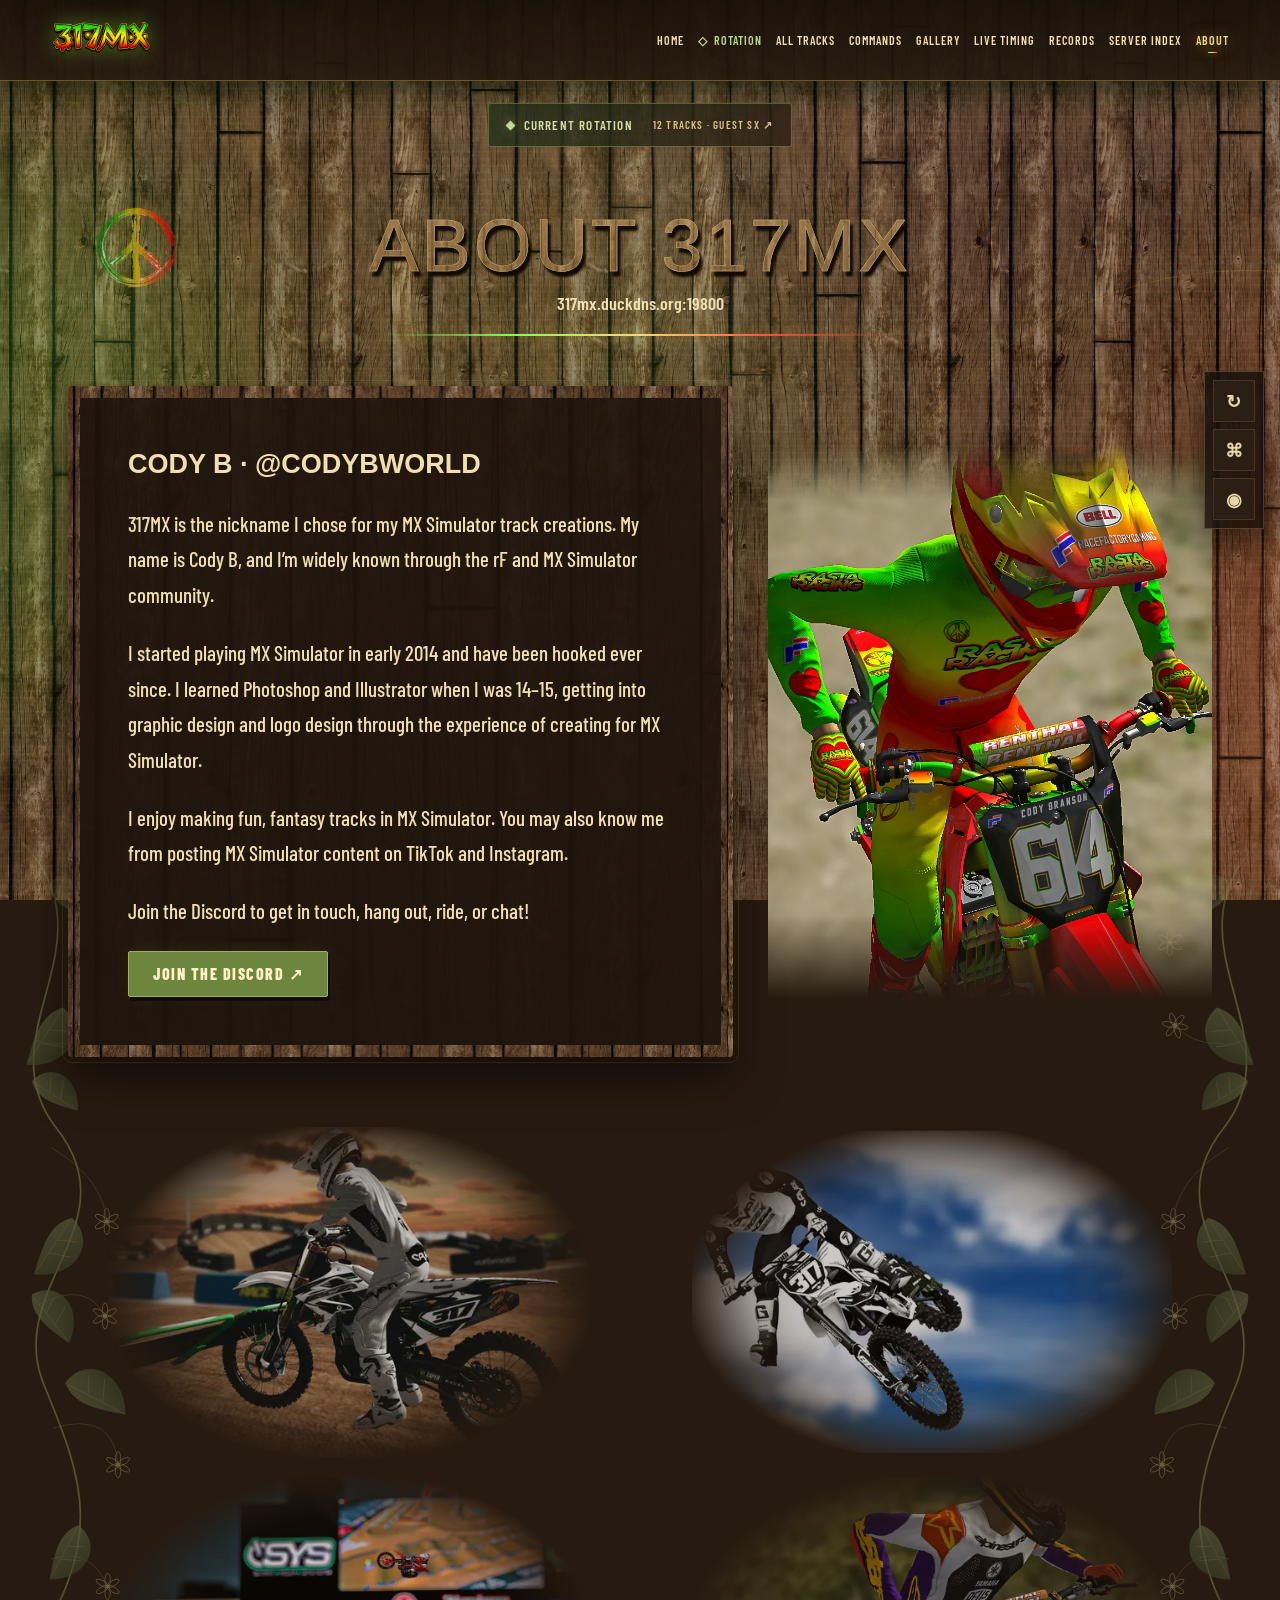
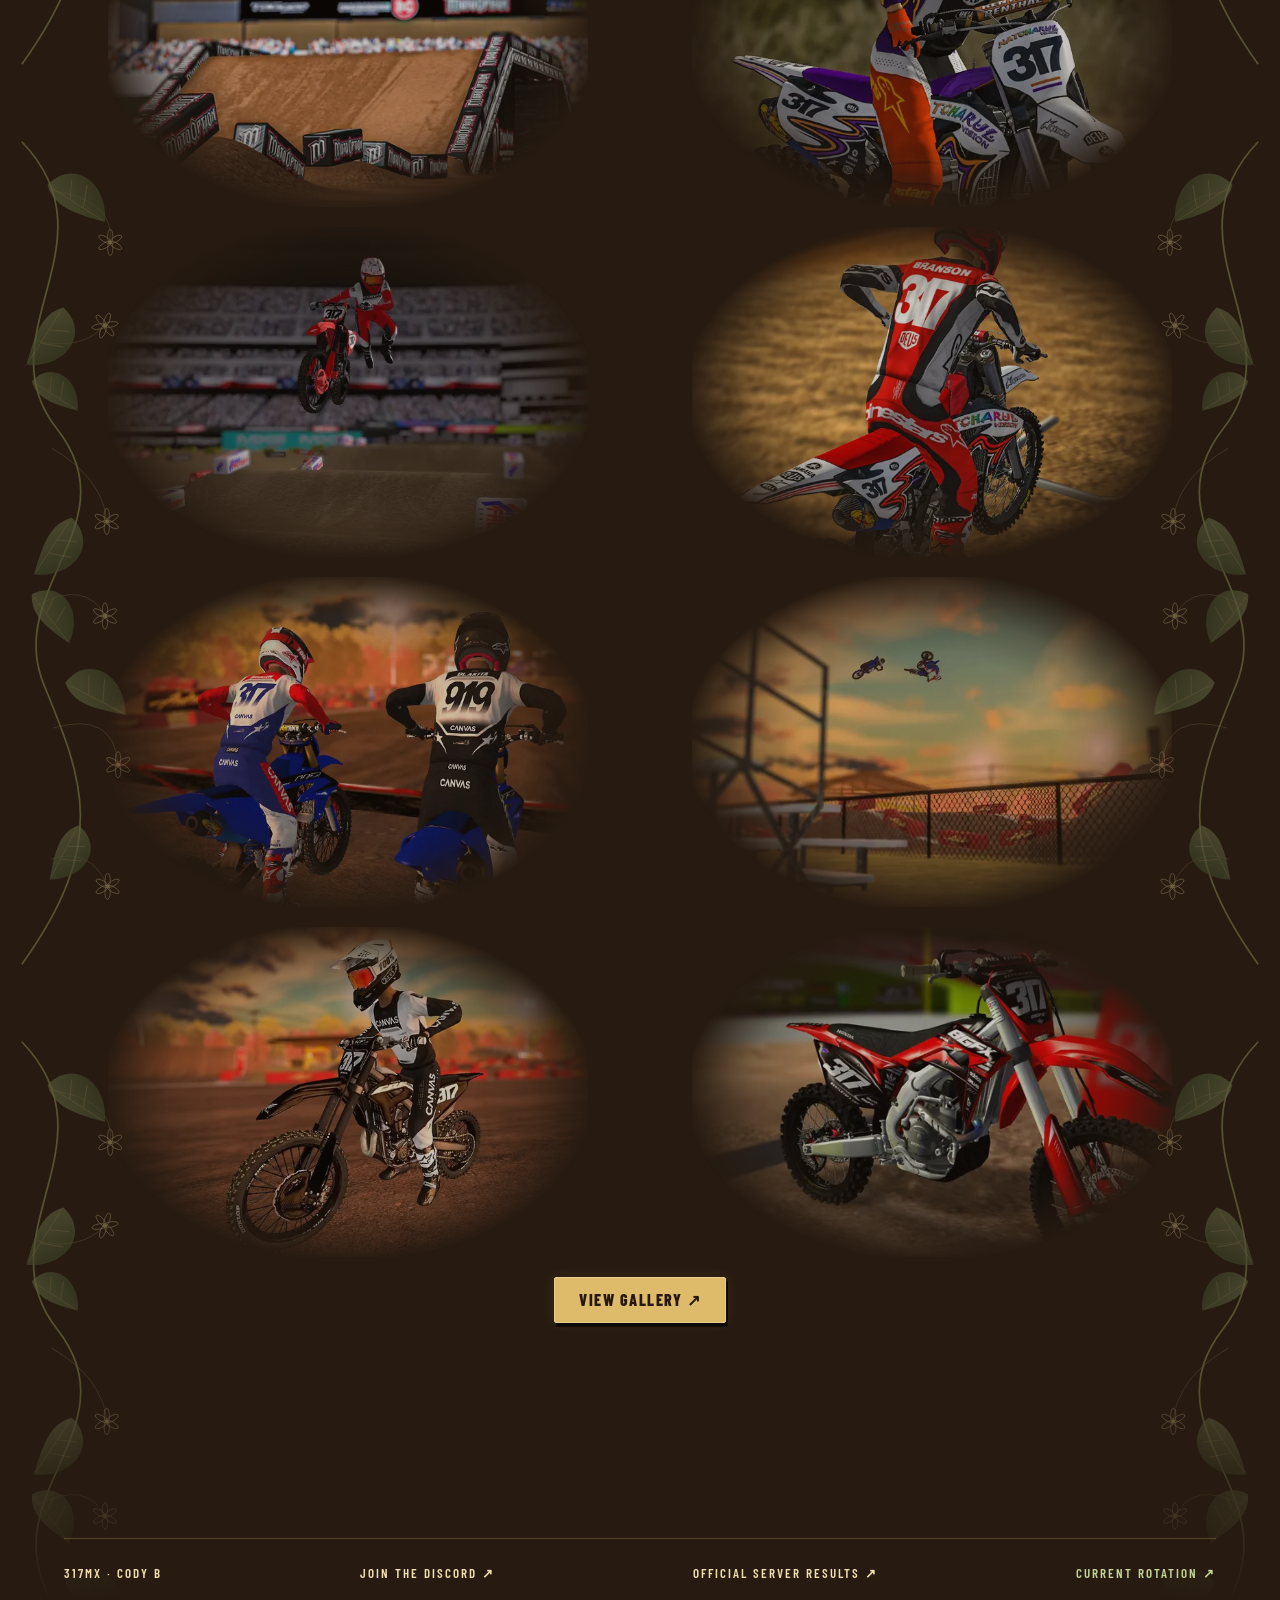
==== commit 160d692b: "Add Japan SX as a credited guest track with seven-lap settings" ====
--- a/about.html
+++ b/about.html
@@ -1,2 +1,2 @@
-<!doctype html><html lang="en"><head><meta charset="utf-8"><meta name="viewport" content="width=device-width,initial-scale=1,viewport-fit=cover"><title>ABOUT 317MX · 317MX</title><link rel="icon" href="assets/peace.png"><link rel="stylesheet" href="styles.css"><link rel="stylesheet" href="cabin-space.css"><link rel="stylesheet" href="updates-v5.css"><link rel="stylesheet" href="evolution-v6.css"><link rel="stylesheet" href="spectacle-v7.css"></head><body><a class="skip" href="#main-content">SKIP TO CONTENT</a><div class="cosmos" aria-hidden="true"><i></i><i></i><i></i><div class="stars"></div><div class="nebula"></div></div><div class="scroll-progress" aria-hidden="true"></div><header><a href="index.html" aria-label="317MX home"><img class="mini-logo" src="assets/logo.png" alt="317MX" width="100" height="50"></a><button class="menu-toggle" aria-expanded="false" aria-controls="main-menu">MENU ☰</button><nav id="main-menu" aria-label="Main navigation"><a href="index.html">HOME</a><a href="index.html#rotation" class="rotation-nav">ROTATION</a><a href="index.html#tracks">ALL TRACKS</a><a href="index.html#commands">COMMANDS</a><a href="gallery.html">GALLERY</a><a href="live.html">LIVE TIMING</a><a href="records.html">RECORDS</a><a href="servers.html">SERVER INDEX</a><a href="about.html">ABOUT</a></nav></header><a class="rotation-shortcut" href="index.html#rotation"><span class="status-jewel" aria-hidden="true"></span>CURRENT ROTATION <span>11 TRACKS · 10 MIN ↗</span></a><div class="botanical-edge" aria-hidden="true"></div><main id="main-content" class="subpage"><div class="page-heading"><img class="float" src="assets/peace.png" alt=""><h1 class="wood-text">ABOUT 317MX</h1><p>317mx.duckdns.org:19800</p></div><section class="about-layout"><div class="wood-panel prose"><h2>CODY B · @CODYBWORLD</h2><p>317MX is the nickname I chose for my MX Simulator track creations. My name is Cody B, and I’m widely known through the rF and MX Simulator community.</p><p>I started playing MX Simulator in early 2014 and have been hooked ever since. I learned Photoshop and Illustrator when I was 14–15, getting into graphic design and logo design through the experience of creating for MX Simulator.</p><p>I enjoy making fun, fantasy tracks in MX Simulator. You may also know me from posting MX Simulator content on TikTok and Instagram.</p><p>Join the Discord to get in touch, hang out, ride, or chat!</p><a class="button discord" href="https://discord.gg/Y76PCKKFvc" target="_blank" rel="noopener noreferrer">JOIN THE DISCORD ↗</a></div><img class="about-portrait float" src="assets/photos/archive-05.webp" alt="Cody B riding in Rasta Racing gear"></section><div class="photo-wall"><img loading="lazy" src="assets/photos/archive-01.webp" alt="Cody B’s MX Simulator photography"><img loading="lazy" src="assets/photos/archive-02.webp" alt="Cody B’s MX Simulator photography"><img loading="lazy" src="assets/photos/archive-03.webp" alt="Cody B’s MX Simulator photography"><img loading="lazy" src="assets/photos/archive-04.webp" alt="Cody B’s MX Simulator photography"><img loading="lazy" src="assets/photos/archive-05.webp" alt="Cody B’s MX Simulator photography"><img loading="lazy" src="assets/photos/archive-06.webp" alt="Cody B’s MX Simulator photography"><img loading="lazy" src="assets/photos/archive-07.webp" alt="Cody B’s MX Simulator photography"></div><section class="photo-constellation reveal" aria-label="Photo collection"><button class="blend-shot drift" data-photo="assets/photos/photo-11.webp" data-caption="Cody B’s MX Simulator photo 11" aria-label="Enlarge photo"><img src="assets/thumbs/photo-11.webp" alt="Cody B’s MX Simulator photo 11" loading="lazy" width="1920" height="1080"></button><button class="blend-shot drift" data-photo="assets/photos/photo-12.webp" data-caption="Cody B’s MX Simulator photo 12" aria-label="Enlarge photo"><img src="assets/thumbs/photo-12.webp" alt="Cody B’s MX Simulator photo 12" loading="lazy" width="1300" height="731"></button><button class="blend-shot drift" data-photo="assets/photos/photo-13.webp" data-caption="Cody B’s MX Simulator photo 13" aria-label="Enlarge photo"><img src="assets/thumbs/photo-13.webp" alt="Cody B’s MX Simulator photo 13" loading="lazy" width="1920" height="1080"></button><button class="blend-shot drift" data-photo="assets/photos/photo-14.webp" data-caption="Cody B’s MX Simulator photo 14" aria-label="Enlarge photo"><img src="assets/thumbs/photo-14.webp" alt="Cody B’s MX Simulator photo 14" loading="lazy" width="1287" height="1080"></button><button class="blend-shot drift" data-photo="assets/photos/photo-15.webp" data-caption="Cody B’s MX Simulator photo 15" aria-label="Enlarge photo"><img src="assets/thumbs/photo-15.webp" alt="Cody B’s MX Simulator photo 15" loading="lazy" width="1509" height="1080"></button><button class="blend-shot drift" data-photo="assets/photos/photo-16.webp" data-caption="Cody B’s MX Simulator photo 16" aria-label="Enlarge photo"><img src="assets/thumbs/photo-16.webp" alt="Cody B’s MX Simulator photo 16" loading="lazy" width="1389" height="1080"></button><button class="blend-shot drift" data-photo="assets/photos/photo-17.webp" data-caption="Cody B’s MX Simulator photo 17" aria-label="Enlarge photo"><img src="assets/thumbs/photo-17.webp" alt="Cody B’s MX Simulator photo 17" loading="lazy" width="1522" height="1080"></button><button class="blend-shot drift" data-photo="assets/photos/photo-18.webp" data-caption="Cody B’s MX Simulator photo 18" aria-label="Enlarge photo"><img src="assets/thumbs/photo-18.webp" alt="Cody B’s MX Simulator photo 18" loading="lazy" width="1350" height="1080"></button><button class="blend-shot drift" data-photo="assets/photos/photo-19.webp" data-caption="Cody B’s MX Simulator photo 19" aria-label="Enlarge photo"><img src="assets/thumbs/photo-19.webp" alt="Cody B’s MX Simulator photo 19" loading="lazy" width="1512" height="1080"></button><button class="blend-shot drift" data-photo="assets/photos/photo-20.webp" data-caption="Cody B’s MX Simulator photo 20" aria-label="Enlarge photo"><img src="assets/thumbs/photo-20.webp" alt="Cody B’s MX Simulator photo 20" loading="lazy" width="1920" height="1080"></button><a class="button gallery-link" href="gallery.html">VIEW GALLERY ↗</a></section></main><footer><span>317MX · CODY B</span><a href="https://discord.gg/Y76PCKKFvc" target="_blank" rel="noopener noreferrer">JOIN THE DISCORD ↗</a><a href="https://servers.mxsimulator.com/servers/317mx.duckdns.org%3A19800/" target="_blank" rel="noopener noreferrer">OFFICIAL SERVER RESULTS ↗</a><a class="footer-rotation" href="index.html#rotation">CURRENT ROTATION ↗</a></footer><script src="common.js" defer></script><dialog class="lightbox" aria-label="Photo viewer"><button class="lightbox-close" aria-label="Close photo viewer">✕</button><img alt=""><div class="lightbox-controls"><button data-prev aria-label="Previous photo">←</button><p role="status"></p><button data-next aria-label="Next photo">→</button></div></dialog><script src="spectacle-v7.js" defer></script></body></html>
+<!doctype html><html lang="en"><head><meta charset="utf-8"><meta name="viewport" content="width=device-width,initial-scale=1,viewport-fit=cover"><title>ABOUT 317MX · 317MX</title><link rel="icon" href="assets/peace.png"><link rel="stylesheet" href="styles.css"><link rel="stylesheet" href="cabin-space.css"><link rel="stylesheet" href="updates-v5.css"><link rel="stylesheet" href="evolution-v6.css"><link rel="stylesheet" href="spectacle-v7.css"></head><body><a class="skip" href="#main-content">SKIP TO CONTENT</a><div class="cosmos" aria-hidden="true"><i></i><i></i><i></i><div class="stars"></div><div class="nebula"></div></div><div class="scroll-progress" aria-hidden="true"></div><header><a href="index.html" aria-label="317MX home"><img class="mini-logo" src="assets/logo.png" alt="317MX" width="100" height="50"></a><button class="menu-toggle" aria-expanded="false" aria-controls="main-menu">MENU ☰</button><nav id="main-menu" aria-label="Main navigation"><a href="index.html">HOME</a><a href="index.html#rotation" class="rotation-nav">ROTATION</a><a href="index.html#tracks">ALL TRACKS</a><a href="index.html#commands">COMMANDS</a><a href="gallery.html">GALLERY</a><a href="live.html">LIVE TIMING</a><a href="records.html">RECORDS</a><a href="servers.html">SERVER INDEX</a><a href="about.html">ABOUT</a></nav></header><a class="rotation-shortcut" href="index.html#rotation"><span class="status-jewel" aria-hidden="true"></span>CURRENT ROTATION <span>12 TRACKS · GUEST SX ↗</span></a><div class="botanical-edge" aria-hidden="true"></div><main id="main-content" class="subpage"><div class="page-heading"><img class="float" src="assets/peace.png" alt=""><h1 class="wood-text">ABOUT 317MX</h1><p>317mx.duckdns.org:19800</p></div><section class="about-layout"><div class="wood-panel prose"><h2>CODY B · @CODYBWORLD</h2><p>317MX is the nickname I chose for my MX Simulator track creations. My name is Cody B, and I’m widely known through the rF and MX Simulator community.</p><p>I started playing MX Simulator in early 2014 and have been hooked ever since. I learned Photoshop and Illustrator when I was 14–15, getting into graphic design and logo design through the experience of creating for MX Simulator.</p><p>I enjoy making fun, fantasy tracks in MX Simulator. You may also know me from posting MX Simulator content on TikTok and Instagram.</p><p>Join the Discord to get in touch, hang out, ride, or chat!</p><a class="button discord" href="https://discord.gg/Y76PCKKFvc" target="_blank" rel="noopener noreferrer">JOIN THE DISCORD ↗</a></div><img class="about-portrait float" src="assets/photos/archive-05.webp" alt="Cody B riding in Rasta Racing gear"></section><div class="photo-wall"><img loading="lazy" src="assets/photos/archive-01.webp" alt="Cody B’s MX Simulator photography"><img loading="lazy" src="assets/photos/archive-02.webp" alt="Cody B’s MX Simulator photography"><img loading="lazy" src="assets/photos/archive-03.webp" alt="Cody B’s MX Simulator photography"><img loading="lazy" src="assets/photos/archive-04.webp" alt="Cody B’s MX Simulator photography"><img loading="lazy" src="assets/photos/archive-05.webp" alt="Cody B’s MX Simulator photography"><img loading="lazy" src="assets/photos/archive-06.webp" alt="Cody B’s MX Simulator photography"><img loading="lazy" src="assets/photos/archive-07.webp" alt="Cody B’s MX Simulator photography"></div><section class="photo-constellation reveal" aria-label="Photo collection"><button class="blend-shot drift" data-photo="assets/photos/photo-11.webp" data-caption="Cody B’s MX Simulator photo 11" aria-label="Enlarge photo"><img src="assets/thumbs/photo-11.webp" alt="Cody B’s MX Simulator photo 11" loading="lazy" width="1920" height="1080"></button><button class="blend-shot drift" data-photo="assets/photos/photo-12.webp" data-caption="Cody B’s MX Simulator photo 12" aria-label="Enlarge photo"><img src="assets/thumbs/photo-12.webp" alt="Cody B’s MX Simulator photo 12" loading="lazy" width="1300" height="731"></button><button class="blend-shot drift" data-photo="assets/photos/photo-13.webp" data-caption="Cody B’s MX Simulator photo 13" aria-label="Enlarge photo"><img src="assets/thumbs/photo-13.webp" alt="Cody B’s MX Simulator photo 13" loading="lazy" width="1920" height="1080"></button><button class="blend-shot drift" data-photo="assets/photos/photo-14.webp" data-caption="Cody B’s MX Simulator photo 14" aria-label="Enlarge photo"><img src="assets/thumbs/photo-14.webp" alt="Cody B’s MX Simulator photo 14" loading="lazy" width="1287" height="1080"></button><button class="blend-shot drift" data-photo="assets/photos/photo-15.webp" data-caption="Cody B’s MX Simulator photo 15" aria-label="Enlarge photo"><img src="assets/thumbs/photo-15.webp" alt="Cody B’s MX Simulator photo 15" loading="lazy" width="1509" height="1080"></button><button class="blend-shot drift" data-photo="assets/photos/photo-16.webp" data-caption="Cody B’s MX Simulator photo 16" aria-label="Enlarge photo"><img src="assets/thumbs/photo-16.webp" alt="Cody B’s MX Simulator photo 16" loading="lazy" width="1389" height="1080"></button><button class="blend-shot drift" data-photo="assets/photos/photo-17.webp" data-caption="Cody B’s MX Simulator photo 17" aria-label="Enlarge photo"><img src="assets/thumbs/photo-17.webp" alt="Cody B’s MX Simulator photo 17" loading="lazy" width="1522" height="1080"></button><button class="blend-shot drift" data-photo="assets/photos/photo-18.webp" data-caption="Cody B’s MX Simulator photo 18" aria-label="Enlarge photo"><img src="assets/thumbs/photo-18.webp" alt="Cody B’s MX Simulator photo 18" loading="lazy" width="1350" height="1080"></button><button class="blend-shot drift" data-photo="assets/photos/photo-19.webp" data-caption="Cody B’s MX Simulator photo 19" aria-label="Enlarge photo"><img src="assets/thumbs/photo-19.webp" alt="Cody B’s MX Simulator photo 19" loading="lazy" width="1512" height="1080"></button><button class="blend-shot drift" data-photo="assets/photos/photo-20.webp" data-caption="Cody B’s MX Simulator photo 20" aria-label="Enlarge photo"><img src="assets/thumbs/photo-20.webp" alt="Cody B’s MX Simulator photo 20" loading="lazy" width="1920" height="1080"></button><a class="button gallery-link" href="gallery.html">VIEW GALLERY ↗</a></section></main><footer><span>317MX · CODY B</span><a href="https://discord.gg/Y76PCKKFvc" target="_blank" rel="noopener noreferrer">JOIN THE DISCORD ↗</a><a href="https://servers.mxsimulator.com/servers/317mx.duckdns.org%3A19800/" target="_blank" rel="noopener noreferrer">OFFICIAL SERVER RESULTS ↗</a><a class="footer-rotation" href="index.html#rotation">CURRENT ROTATION ↗</a></footer><script src="common.js" defer></script><dialog class="lightbox" aria-label="Photo viewer"><button class="lightbox-close" aria-label="Close photo viewer">✕</button><img alt=""><div class="lightbox-controls"><button data-prev aria-label="Previous photo">←</button><p role="status"></p><button data-next aria-label="Next photo">→</button></div></dialog><script src="spectacle-v7.js" defer></script></body></html>
 
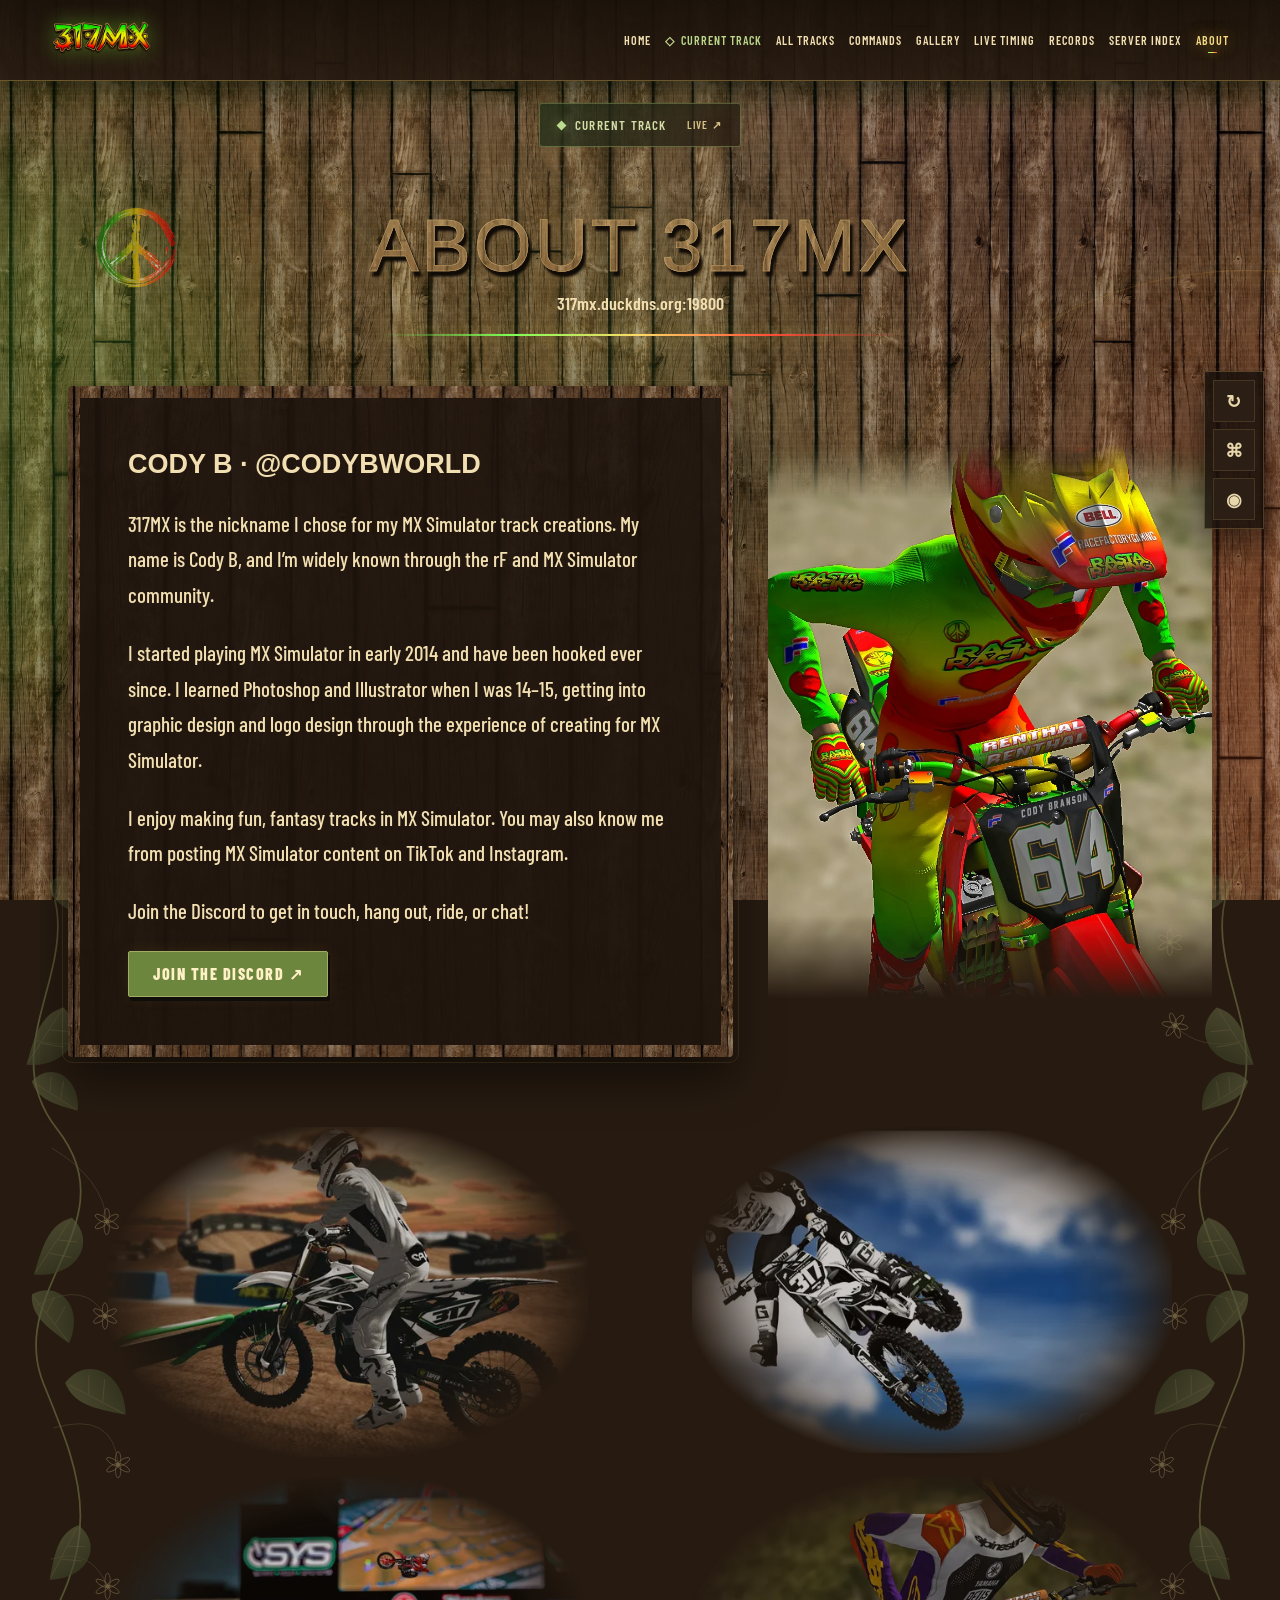
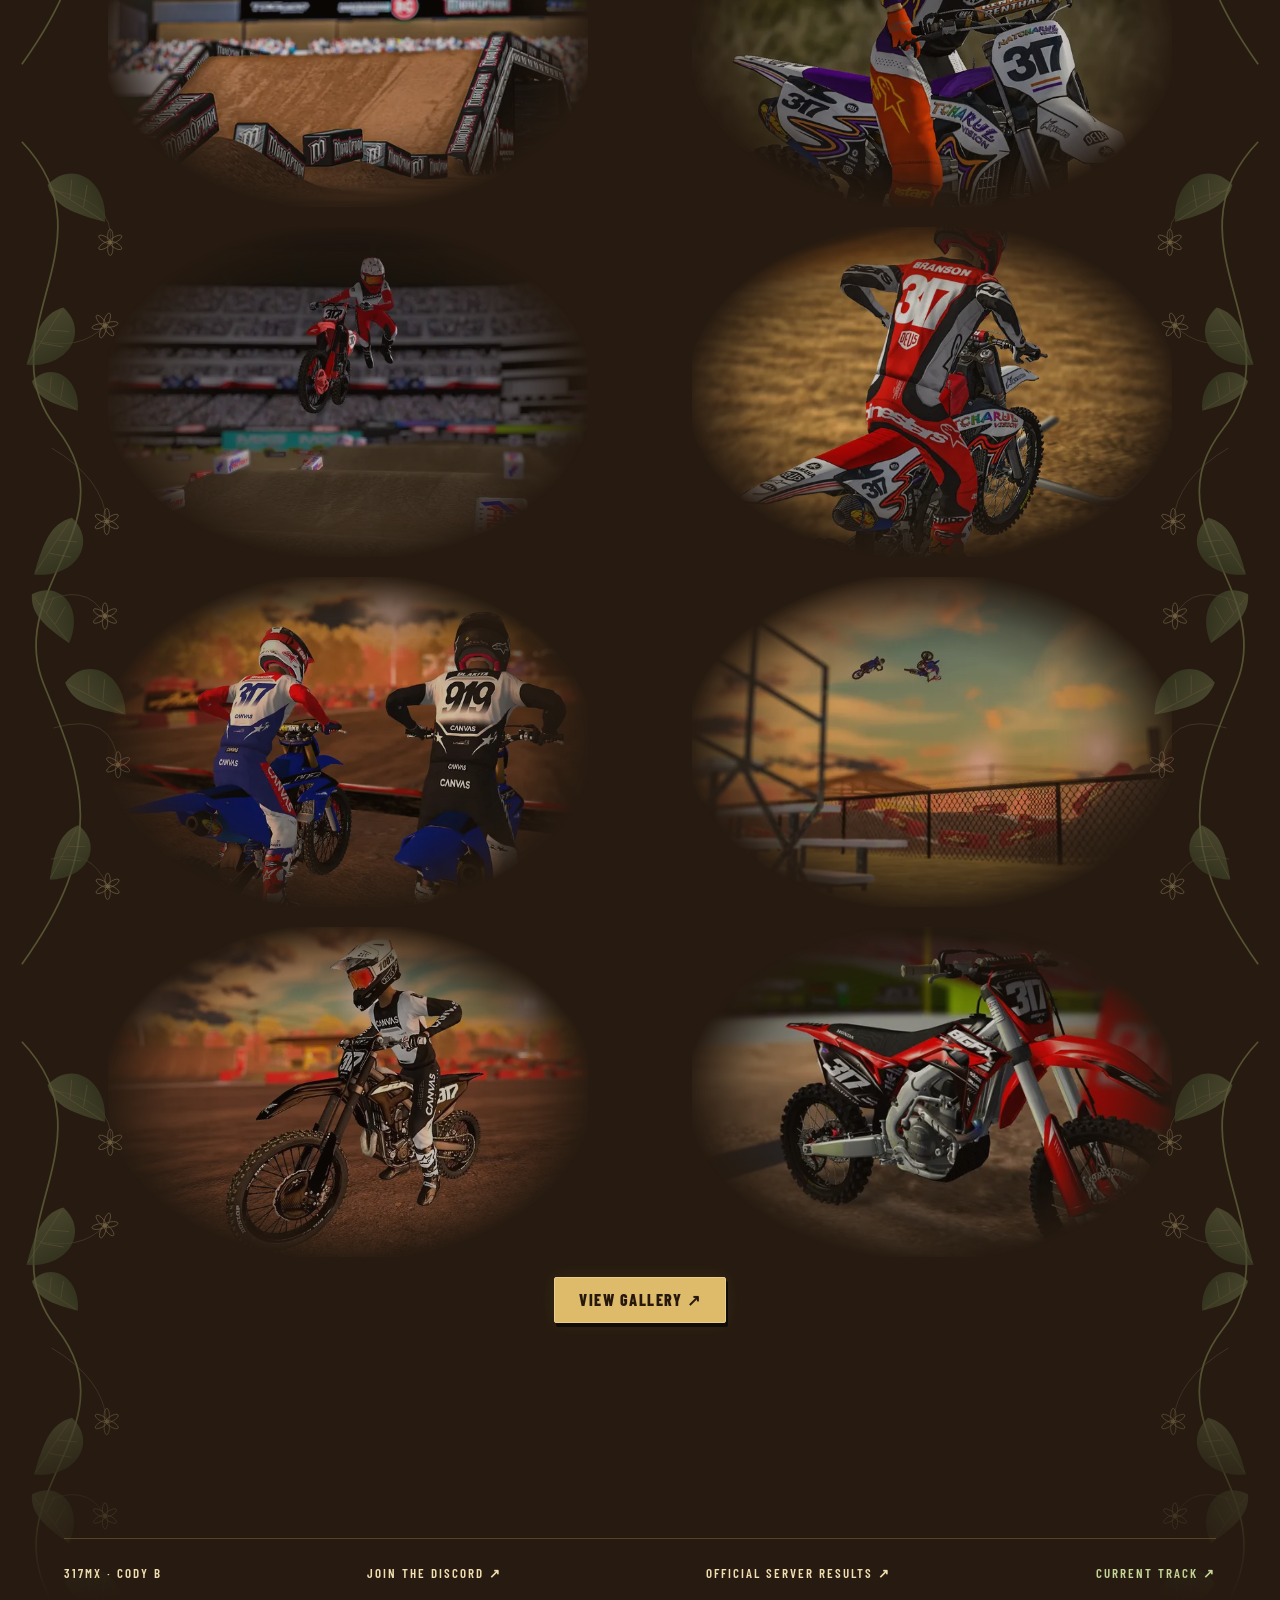
==== commit 5371c9e9: "Show the live current track and individual downloads without rotation packs" ====
--- a/about.html
+++ b/about.html
@@ -1,2 +1,2 @@
-<!doctype html><html lang="en"><head><meta charset="utf-8"><meta name="viewport" content="width=device-width,initial-scale=1,viewport-fit=cover"><title>ABOUT 317MX · 317MX</title><link rel="icon" href="assets/peace.png"><link rel="stylesheet" href="styles.css"><link rel="stylesheet" href="cabin-space.css"><link rel="stylesheet" href="updates-v5.css"><link rel="stylesheet" href="evolution-v6.css"><link rel="stylesheet" href="spectacle-v7.css"></head><body><a class="skip" href="#main-content">SKIP TO CONTENT</a><div class="cosmos" aria-hidden="true"><i></i><i></i><i></i><div class="stars"></div><div class="nebula"></div></div><div class="scroll-progress" aria-hidden="true"></div><header><a href="index.html" aria-label="317MX home"><img class="mini-logo" src="assets/logo.png" alt="317MX" width="100" height="50"></a><button class="menu-toggle" aria-expanded="false" aria-controls="main-menu">MENU ☰</button><nav id="main-menu" aria-label="Main navigation"><a href="index.html">HOME</a><a href="index.html#rotation" class="rotation-nav">ROTATION</a><a href="index.html#tracks">ALL TRACKS</a><a href="index.html#commands">COMMANDS</a><a href="gallery.html">GALLERY</a><a href="live.html">LIVE TIMING</a><a href="records.html">RECORDS</a><a href="servers.html">SERVER INDEX</a><a href="about.html">ABOUT</a></nav></header><a class="rotation-shortcut" href="index.html#rotation"><span class="status-jewel" aria-hidden="true"></span>CURRENT ROTATION <span>12 TRACKS · GUEST SX ↗</span></a><div class="botanical-edge" aria-hidden="true"></div><main id="main-content" class="subpage"><div class="page-heading"><img class="float" src="assets/peace.png" alt=""><h1 class="wood-text">ABOUT 317MX</h1><p>317mx.duckdns.org:19800</p></div><section class="about-layout"><div class="wood-panel prose"><h2>CODY B · @CODYBWORLD</h2><p>317MX is the nickname I chose for my MX Simulator track creations. My name is Cody B, and I’m widely known through the rF and MX Simulator community.</p><p>I started playing MX Simulator in early 2014 and have been hooked ever since. I learned Photoshop and Illustrator when I was 14–15, getting into graphic design and logo design through the experience of creating for MX Simulator.</p><p>I enjoy making fun, fantasy tracks in MX Simulator. You may also know me from posting MX Simulator content on TikTok and Instagram.</p><p>Join the Discord to get in touch, hang out, ride, or chat!</p><a class="button discord" href="https://discord.gg/Y76PCKKFvc" target="_blank" rel="noopener noreferrer">JOIN THE DISCORD ↗</a></div><img class="about-portrait float" src="assets/photos/archive-05.webp" alt="Cody B riding in Rasta Racing gear"></section><div class="photo-wall"><img loading="lazy" src="assets/photos/archive-01.webp" alt="Cody B’s MX Simulator photography"><img loading="lazy" src="assets/photos/archive-02.webp" alt="Cody B’s MX Simulator photography"><img loading="lazy" src="assets/photos/archive-03.webp" alt="Cody B’s MX Simulator photography"><img loading="lazy" src="assets/photos/archive-04.webp" alt="Cody B’s MX Simulator photography"><img loading="lazy" src="assets/photos/archive-05.webp" alt="Cody B’s MX Simulator photography"><img loading="lazy" src="assets/photos/archive-06.webp" alt="Cody B’s MX Simulator photography"><img loading="lazy" src="assets/photos/archive-07.webp" alt="Cody B’s MX Simulator photography"></div><section class="photo-constellation reveal" aria-label="Photo collection"><button class="blend-shot drift" data-photo="assets/photos/photo-11.webp" data-caption="Cody B’s MX Simulator photo 11" aria-label="Enlarge photo"><img src="assets/thumbs/photo-11.webp" alt="Cody B’s MX Simulator photo 11" loading="lazy" width="1920" height="1080"></button><button class="blend-shot drift" data-photo="assets/photos/photo-12.webp" data-caption="Cody B’s MX Simulator photo 12" aria-label="Enlarge photo"><img src="assets/thumbs/photo-12.webp" alt="Cody B’s MX Simulator photo 12" loading="lazy" width="1300" height="731"></button><button class="blend-shot drift" data-photo="assets/photos/photo-13.webp" data-caption="Cody B’s MX Simulator photo 13" aria-label="Enlarge photo"><img src="assets/thumbs/photo-13.webp" alt="Cody B’s MX Simulator photo 13" loading="lazy" width="1920" height="1080"></button><button class="blend-shot drift" data-photo="assets/photos/photo-14.webp" data-caption="Cody B’s MX Simulator photo 14" aria-label="Enlarge photo"><img src="assets/thumbs/photo-14.webp" alt="Cody B’s MX Simulator photo 14" loading="lazy" width="1287" height="1080"></button><button class="blend-shot drift" data-photo="assets/photos/photo-15.webp" data-caption="Cody B’s MX Simulator photo 15" aria-label="Enlarge photo"><img src="assets/thumbs/photo-15.webp" alt="Cody B’s MX Simulator photo 15" loading="lazy" width="1509" height="1080"></button><button class="blend-shot drift" data-photo="assets/photos/photo-16.webp" data-caption="Cody B’s MX Simulator photo 16" aria-label="Enlarge photo"><img src="assets/thumbs/photo-16.webp" alt="Cody B’s MX Simulator photo 16" loading="lazy" width="1389" height="1080"></button><button class="blend-shot drift" data-photo="assets/photos/photo-17.webp" data-caption="Cody B’s MX Simulator photo 17" aria-label="Enlarge photo"><img src="assets/thumbs/photo-17.webp" alt="Cody B’s MX Simulator photo 17" loading="lazy" width="1522" height="1080"></button><button class="blend-shot drift" data-photo="assets/photos/photo-18.webp" data-caption="Cody B’s MX Simulator photo 18" aria-label="Enlarge photo"><img src="assets/thumbs/photo-18.webp" alt="Cody B’s MX Simulator photo 18" loading="lazy" width="1350" height="1080"></button><button class="blend-shot drift" data-photo="assets/photos/photo-19.webp" data-caption="Cody B’s MX Simulator photo 19" aria-label="Enlarge photo"><img src="assets/thumbs/photo-19.webp" alt="Cody B’s MX Simulator photo 19" loading="lazy" width="1512" height="1080"></button><button class="blend-shot drift" data-photo="assets/photos/photo-20.webp" data-caption="Cody B’s MX Simulator photo 20" aria-label="Enlarge photo"><img src="assets/thumbs/photo-20.webp" alt="Cody B’s MX Simulator photo 20" loading="lazy" width="1920" height="1080"></button><a class="button gallery-link" href="gallery.html">VIEW GALLERY ↗</a></section></main><footer><span>317MX · CODY B</span><a href="https://discord.gg/Y76PCKKFvc" target="_blank" rel="noopener noreferrer">JOIN THE DISCORD ↗</a><a href="https://servers.mxsimulator.com/servers/317mx.duckdns.org%3A19800/" target="_blank" rel="noopener noreferrer">OFFICIAL SERVER RESULTS ↗</a><a class="footer-rotation" href="index.html#rotation">CURRENT ROTATION ↗</a></footer><script src="common.js" defer></script><dialog class="lightbox" aria-label="Photo viewer"><button class="lightbox-close" aria-label="Close photo viewer">✕</button><img alt=""><div class="lightbox-controls"><button data-prev aria-label="Previous photo">←</button><p role="status"></p><button data-next aria-label="Next photo">→</button></div></dialog><script src="spectacle-v7.js" defer></script></body></html>
+<!doctype html><html lang="en"><head><meta charset="utf-8"><meta name="viewport" content="width=device-width,initial-scale=1,viewport-fit=cover"><title>ABOUT 317MX · 317MX</title><link rel="icon" href="assets/peace.png"><link rel="stylesheet" href="styles.css"><link rel="stylesheet" href="cabin-space.css"><link rel="stylesheet" href="updates-v5.css"><link rel="stylesheet" href="evolution-v6.css"><link rel="stylesheet" href="spectacle-v7.css"></head><body><a class="skip" href="#main-content">SKIP TO CONTENT</a><div class="cosmos" aria-hidden="true"><i></i><i></i><i></i><div class="stars"></div><div class="nebula"></div></div><div class="scroll-progress" aria-hidden="true"></div><header><a href="index.html" aria-label="317MX home"><img class="mini-logo" src="assets/logo.png" alt="317MX" width="100" height="50"></a><button class="menu-toggle" aria-expanded="false" aria-controls="main-menu">MENU ☰</button><nav id="main-menu" aria-label="Main navigation"><a href="index.html">HOME</a><a href="index.html#current-server" class="rotation-nav">CURRENT TRACK</a><a href="index.html#tracks">ALL TRACKS</a><a href="index.html#commands">COMMANDS</a><a href="gallery.html">GALLERY</a><a href="live.html">LIVE TIMING</a><a href="records.html">RECORDS</a><a href="servers.html">SERVER INDEX</a><a href="about.html">ABOUT</a></nav></header><a class="rotation-shortcut" href="index.html#current-server"><span class="status-jewel" aria-hidden="true"></span>CURRENT TRACK <span>LIVE ↗</span></a><div class="botanical-edge" aria-hidden="true"></div><main id="main-content" class="subpage"><div class="page-heading"><img class="float" src="assets/peace.png" alt=""><h1 class="wood-text">ABOUT 317MX</h1><p>317mx.duckdns.org:19800</p></div><section class="about-layout"><div class="wood-panel prose"><h2>CODY B · @CODYBWORLD</h2><p>317MX is the nickname I chose for my MX Simulator track creations. My name is Cody B, and I’m widely known through the rF and MX Simulator community.</p><p>I started playing MX Simulator in early 2014 and have been hooked ever since. I learned Photoshop and Illustrator when I was 14–15, getting into graphic design and logo design through the experience of creating for MX Simulator.</p><p>I enjoy making fun, fantasy tracks in MX Simulator. You may also know me from posting MX Simulator content on TikTok and Instagram.</p><p>Join the Discord to get in touch, hang out, ride, or chat!</p><a class="button discord" href="https://discord.gg/Y76PCKKFvc" target="_blank" rel="noopener noreferrer">JOIN THE DISCORD ↗</a></div><img class="about-portrait float" src="assets/photos/archive-05.webp" alt="Cody B riding in Rasta Racing gear"></section><div class="photo-wall"><img loading="lazy" src="assets/photos/archive-01.webp" alt="Cody B’s MX Simulator photography"><img loading="lazy" src="assets/photos/archive-02.webp" alt="Cody B’s MX Simulator photography"><img loading="lazy" src="assets/photos/archive-03.webp" alt="Cody B’s MX Simulator photography"><img loading="lazy" src="assets/photos/archive-04.webp" alt="Cody B’s MX Simulator photography"><img loading="lazy" src="assets/photos/archive-05.webp" alt="Cody B’s MX Simulator photography"><img loading="lazy" src="assets/photos/archive-06.webp" alt="Cody B’s MX Simulator photography"><img loading="lazy" src="assets/photos/archive-07.webp" alt="Cody B’s MX Simulator photography"></div><section class="photo-constellation reveal" aria-label="Photo collection"><button class="blend-shot drift" data-photo="assets/photos/photo-11.webp" data-caption="Cody B’s MX Simulator photo 11" aria-label="Enlarge photo"><img src="assets/thumbs/photo-11.webp" alt="Cody B’s MX Simulator photo 11" loading="lazy" width="1920" height="1080"></button><button class="blend-shot drift" data-photo="assets/photos/photo-12.webp" data-caption="Cody B’s MX Simulator photo 12" aria-label="Enlarge photo"><img src="assets/thumbs/photo-12.webp" alt="Cody B’s MX Simulator photo 12" loading="lazy" width="1300" height="731"></button><button class="blend-shot drift" data-photo="assets/photos/photo-13.webp" data-caption="Cody B’s MX Simulator photo 13" aria-label="Enlarge photo"><img src="assets/thumbs/photo-13.webp" alt="Cody B’s MX Simulator photo 13" loading="lazy" width="1920" height="1080"></button><button class="blend-shot drift" data-photo="assets/photos/photo-14.webp" data-caption="Cody B’s MX Simulator photo 14" aria-label="Enlarge photo"><img src="assets/thumbs/photo-14.webp" alt="Cody B’s MX Simulator photo 14" loading="lazy" width="1287" height="1080"></button><button class="blend-shot drift" data-photo="assets/photos/photo-15.webp" data-caption="Cody B’s MX Simulator photo 15" aria-label="Enlarge photo"><img src="assets/thumbs/photo-15.webp" alt="Cody B’s MX Simulator photo 15" loading="lazy" width="1509" height="1080"></button><button class="blend-shot drift" data-photo="assets/photos/photo-16.webp" data-caption="Cody B’s MX Simulator photo 16" aria-label="Enlarge photo"><img src="assets/thumbs/photo-16.webp" alt="Cody B’s MX Simulator photo 16" loading="lazy" width="1389" height="1080"></button><button class="blend-shot drift" data-photo="assets/photos/photo-17.webp" data-caption="Cody B’s MX Simulator photo 17" aria-label="Enlarge photo"><img src="assets/thumbs/photo-17.webp" alt="Cody B’s MX Simulator photo 17" loading="lazy" width="1522" height="1080"></button><button class="blend-shot drift" data-photo="assets/photos/photo-18.webp" data-caption="Cody B’s MX Simulator photo 18" aria-label="Enlarge photo"><img src="assets/thumbs/photo-18.webp" alt="Cody B’s MX Simulator photo 18" loading="lazy" width="1350" height="1080"></button><button class="blend-shot drift" data-photo="assets/photos/photo-19.webp" data-caption="Cody B’s MX Simulator photo 19" aria-label="Enlarge photo"><img src="assets/thumbs/photo-19.webp" alt="Cody B’s MX Simulator photo 19" loading="lazy" width="1512" height="1080"></button><button class="blend-shot drift" data-photo="assets/photos/photo-20.webp" data-caption="Cody B’s MX Simulator photo 20" aria-label="Enlarge photo"><img src="assets/thumbs/photo-20.webp" alt="Cody B’s MX Simulator photo 20" loading="lazy" width="1920" height="1080"></button><a class="button gallery-link" href="gallery.html">VIEW GALLERY ↗</a></section></main><footer><span>317MX · CODY B</span><a href="https://discord.gg/Y76PCKKFvc" target="_blank" rel="noopener noreferrer">JOIN THE DISCORD ↗</a><a href="https://servers.mxsimulator.com/servers/317mx.duckdns.org%3A19800/" target="_blank" rel="noopener noreferrer">OFFICIAL SERVER RESULTS ↗</a><a class="footer-rotation" href="index.html#current-server">CURRENT TRACK ↗</a></footer><script src="common.js" defer></script><dialog class="lightbox" aria-label="Photo viewer"><button class="lightbox-close" aria-label="Close photo viewer">✕</button><img alt=""><div class="lightbox-controls"><button data-prev aria-label="Previous photo">←</button><p role="status"></p><button data-next aria-label="Next photo">→</button></div></dialog><script src="spectacle-v7.js" defer></script></body></html>
 
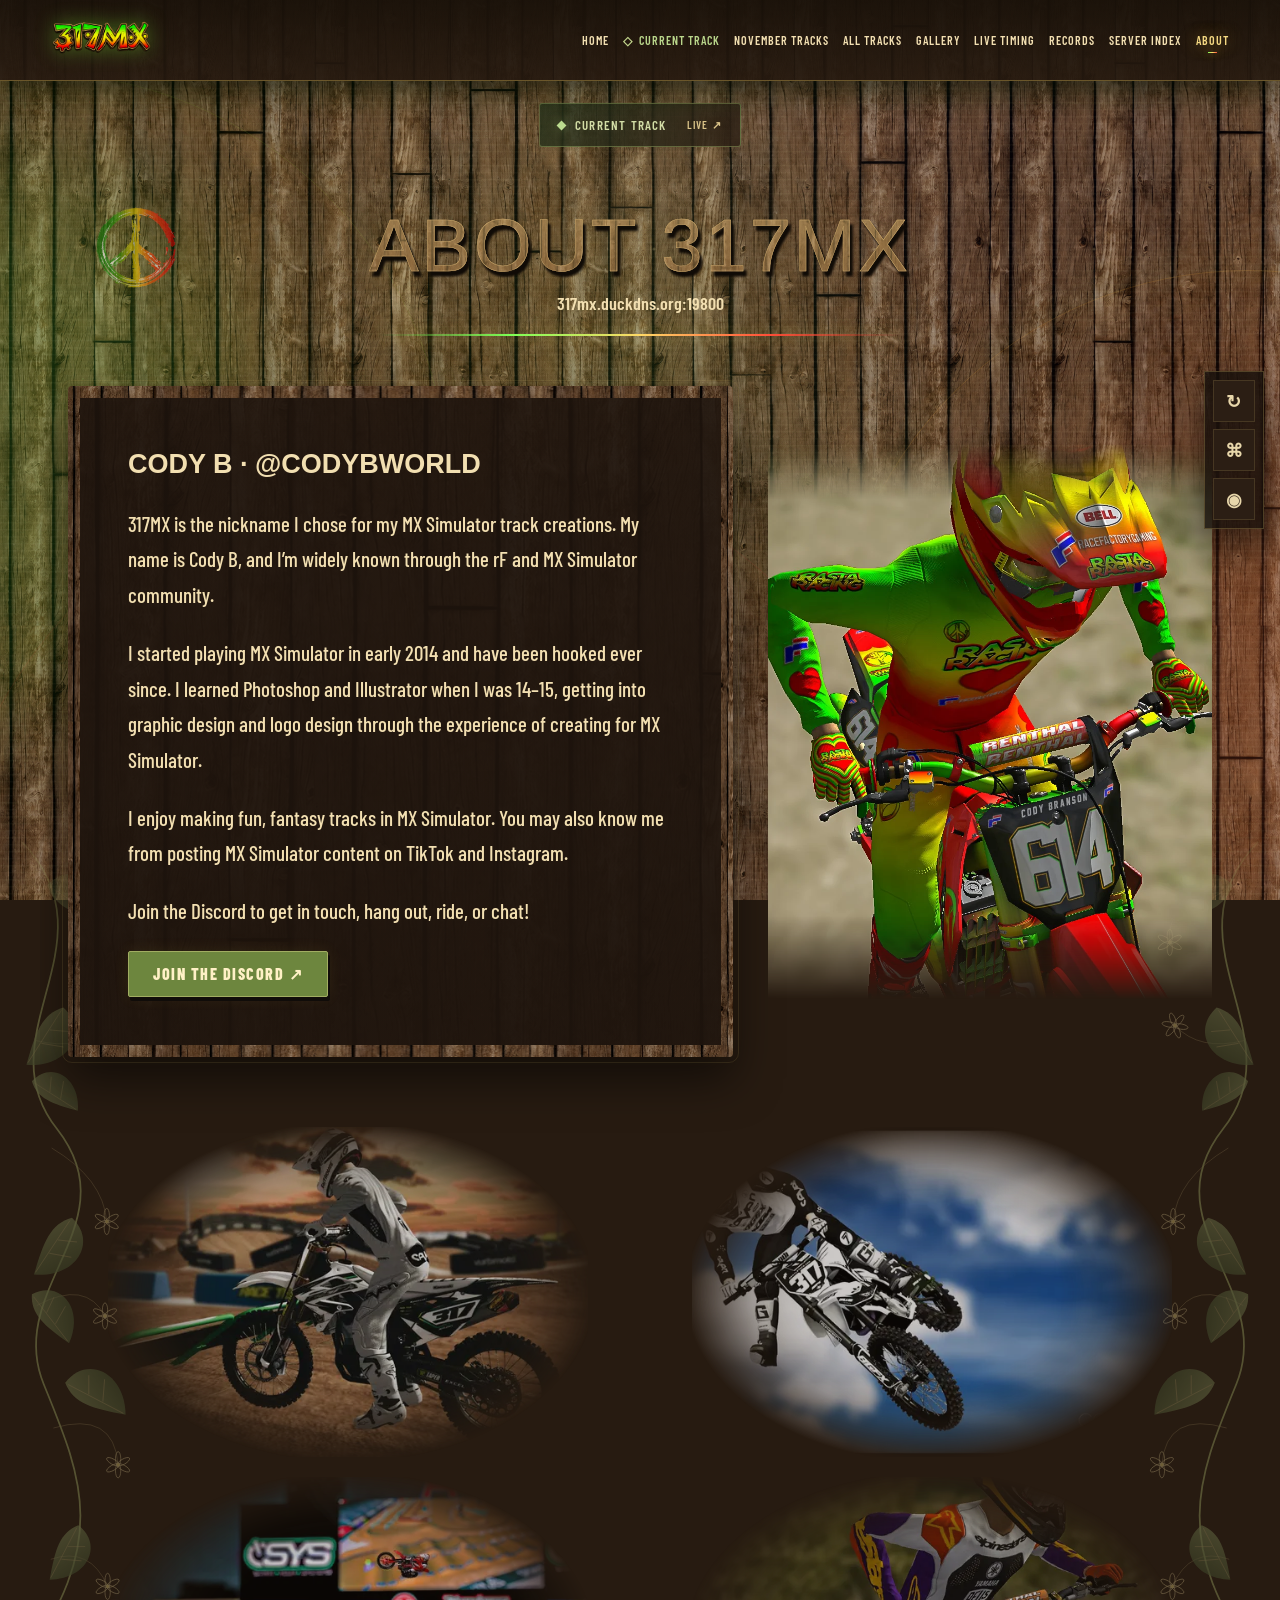
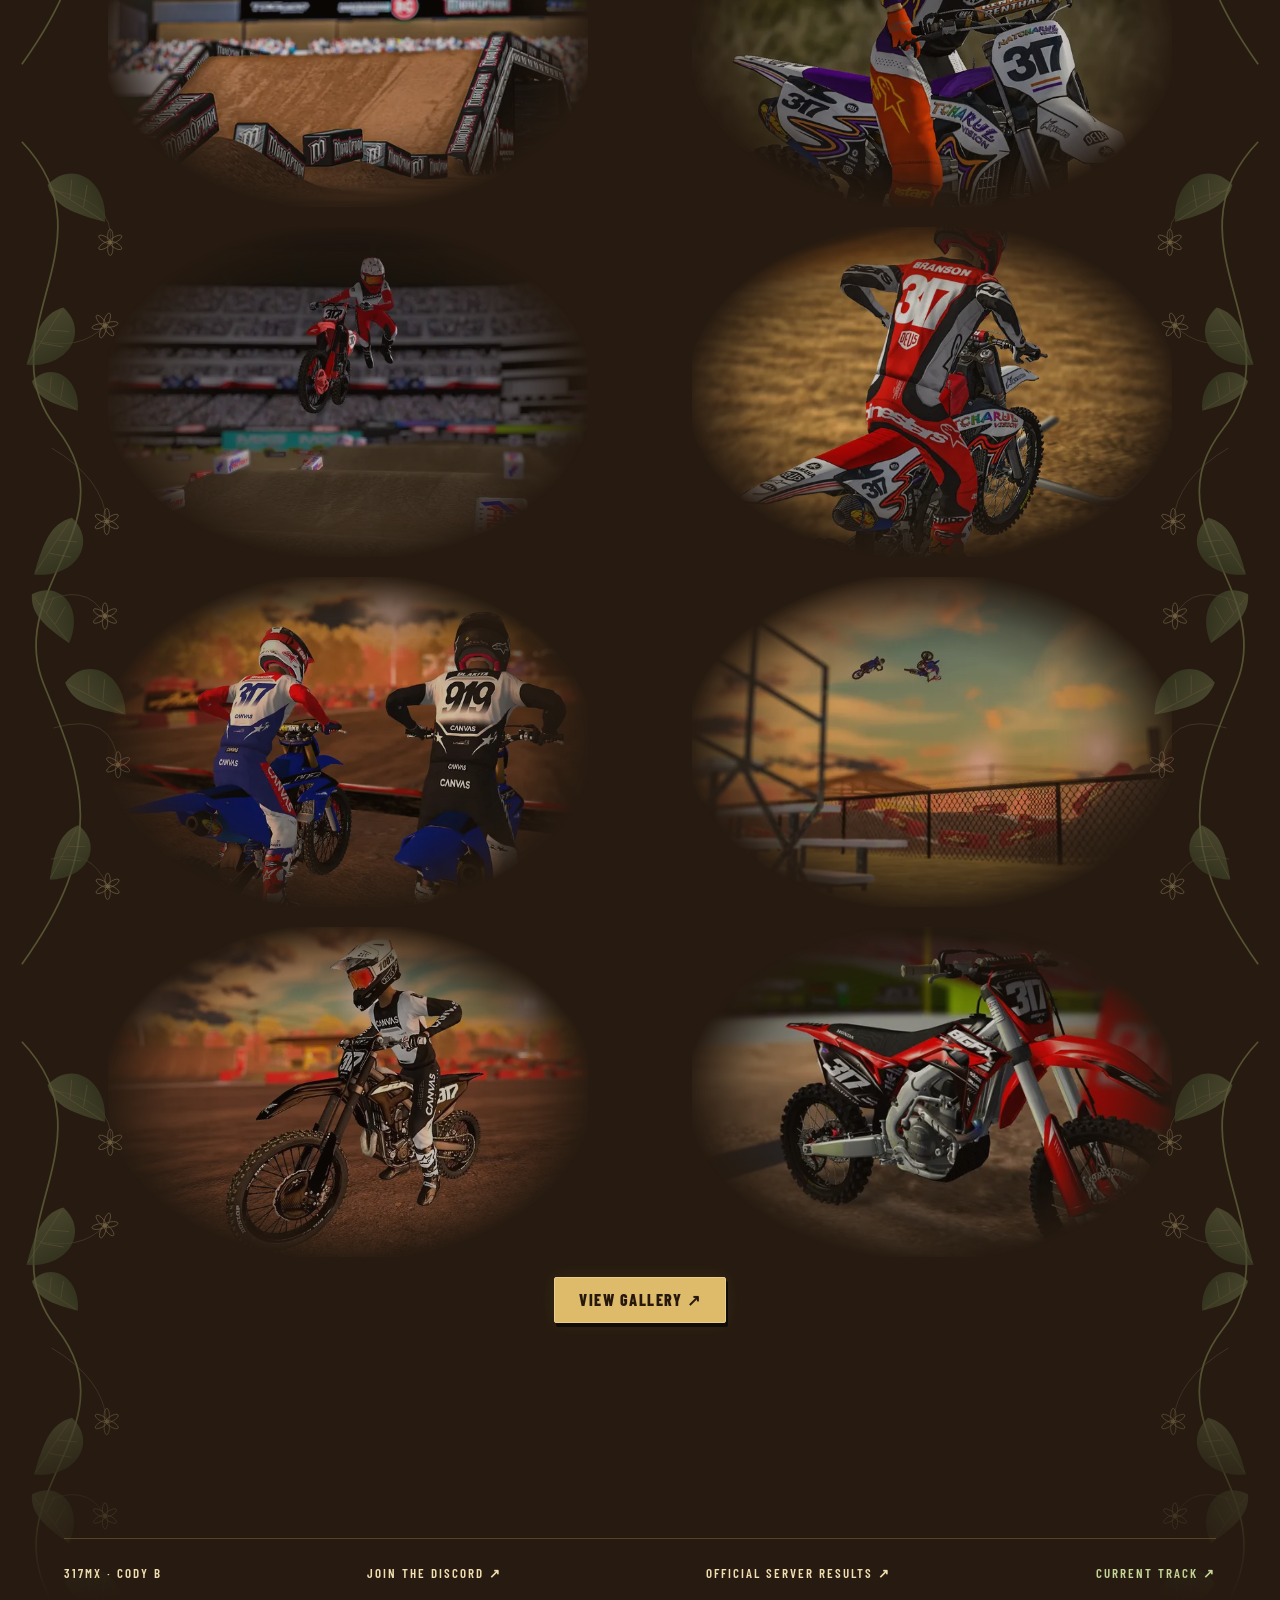
==== commit 97932628: "Publish November rotation downloads and locked two-moto rules" ====
--- a/about.html
+++ b/about.html
@@ -1,2 +1,2 @@
-<!doctype html><html lang="en"><head><meta charset="utf-8"><meta name="viewport" content="width=device-width,initial-scale=1,viewport-fit=cover"><title>ABOUT 317MX · 317MX</title><link rel="icon" href="assets/peace.png"><link rel="stylesheet" href="styles.css"><link rel="stylesheet" href="cabin-space.css"><link rel="stylesheet" href="updates-v5.css"><link rel="stylesheet" href="evolution-v6.css"><link rel="stylesheet" href="spectacle-v7.css"></head><body><a class="skip" href="#main-content">SKIP TO CONTENT</a><div class="cosmos" aria-hidden="true"><i></i><i></i><i></i><div class="stars"></div><div class="nebula"></div></div><div class="scroll-progress" aria-hidden="true"></div><header><a href="index.html" aria-label="317MX home"><img class="mini-logo" src="assets/logo.png" alt="317MX" width="100" height="50"></a><button class="menu-toggle" aria-expanded="false" aria-controls="main-menu">MENU ☰</button><nav id="main-menu" aria-label="Main navigation"><a href="index.html">HOME</a><a href="index.html#current-server" class="rotation-nav">CURRENT TRACK</a><a href="index.html#tracks">ALL TRACKS</a><a href="index.html#commands">COMMANDS</a><a href="gallery.html">GALLERY</a><a href="live.html">LIVE TIMING</a><a href="records.html">RECORDS</a><a href="servers.html">SERVER INDEX</a><a href="about.html">ABOUT</a></nav></header><a class="rotation-shortcut" href="index.html#current-server"><span class="status-jewel" aria-hidden="true"></span>CURRENT TRACK <span>LIVE ↗</span></a><div class="botanical-edge" aria-hidden="true"></div><main id="main-content" class="subpage"><div class="page-heading"><img class="float" src="assets/peace.png" alt=""><h1 class="wood-text">ABOUT 317MX</h1><p>317mx.duckdns.org:19800</p></div><section class="about-layout"><div class="wood-panel prose"><h2>CODY B · @CODYBWORLD</h2><p>317MX is the nickname I chose for my MX Simulator track creations. My name is Cody B, and I’m widely known through the rF and MX Simulator community.</p><p>I started playing MX Simulator in early 2014 and have been hooked ever since. I learned Photoshop and Illustrator when I was 14–15, getting into graphic design and logo design through the experience of creating for MX Simulator.</p><p>I enjoy making fun, fantasy tracks in MX Simulator. You may also know me from posting MX Simulator content on TikTok and Instagram.</p><p>Join the Discord to get in touch, hang out, ride, or chat!</p><a class="button discord" href="https://discord.gg/Y76PCKKFvc" target="_blank" rel="noopener noreferrer">JOIN THE DISCORD ↗</a></div><img class="about-portrait float" src="assets/photos/archive-05.webp" alt="Cody B riding in Rasta Racing gear"></section><div class="photo-wall"><img loading="lazy" src="assets/photos/archive-01.webp" alt="Cody B’s MX Simulator photography"><img loading="lazy" src="assets/photos/archive-02.webp" alt="Cody B’s MX Simulator photography"><img loading="lazy" src="assets/photos/archive-03.webp" alt="Cody B’s MX Simulator photography"><img loading="lazy" src="assets/photos/archive-04.webp" alt="Cody B’s MX Simulator photography"><img loading="lazy" src="assets/photos/archive-05.webp" alt="Cody B’s MX Simulator photography"><img loading="lazy" src="assets/photos/archive-06.webp" alt="Cody B’s MX Simulator photography"><img loading="lazy" src="assets/photos/archive-07.webp" alt="Cody B’s MX Simulator photography"></div><section class="photo-constellation reveal" aria-label="Photo collection"><button class="blend-shot drift" data-photo="assets/photos/photo-11.webp" data-caption="Cody B’s MX Simulator photo 11" aria-label="Enlarge photo"><img src="assets/thumbs/photo-11.webp" alt="Cody B’s MX Simulator photo 11" loading="lazy" width="1920" height="1080"></button><button class="blend-shot drift" data-photo="assets/photos/photo-12.webp" data-caption="Cody B’s MX Simulator photo 12" aria-label="Enlarge photo"><img src="assets/thumbs/photo-12.webp" alt="Cody B’s MX Simulator photo 12" loading="lazy" width="1300" height="731"></button><button class="blend-shot drift" data-photo="assets/photos/photo-13.webp" data-caption="Cody B’s MX Simulator photo 13" aria-label="Enlarge photo"><img src="assets/thumbs/photo-13.webp" alt="Cody B’s MX Simulator photo 13" loading="lazy" width="1920" height="1080"></button><button class="blend-shot drift" data-photo="assets/photos/photo-14.webp" data-caption="Cody B’s MX Simulator photo 14" aria-label="Enlarge photo"><img src="assets/thumbs/photo-14.webp" alt="Cody B’s MX Simulator photo 14" loading="lazy" width="1287" height="1080"></button><button class="blend-shot drift" data-photo="assets/photos/photo-15.webp" data-caption="Cody B’s MX Simulator photo 15" aria-label="Enlarge photo"><img src="assets/thumbs/photo-15.webp" alt="Cody B’s MX Simulator photo 15" loading="lazy" width="1509" height="1080"></button><button class="blend-shot drift" data-photo="assets/photos/photo-16.webp" data-caption="Cody B’s MX Simulator photo 16" aria-label="Enlarge photo"><img src="assets/thumbs/photo-16.webp" alt="Cody B’s MX Simulator photo 16" loading="lazy" width="1389" height="1080"></button><button class="blend-shot drift" data-photo="assets/photos/photo-17.webp" data-caption="Cody B’s MX Simulator photo 17" aria-label="Enlarge photo"><img src="assets/thumbs/photo-17.webp" alt="Cody B’s MX Simulator photo 17" loading="lazy" width="1522" height="1080"></button><button class="blend-shot drift" data-photo="assets/photos/photo-18.webp" data-caption="Cody B’s MX Simulator photo 18" aria-label="Enlarge photo"><img src="assets/thumbs/photo-18.webp" alt="Cody B’s MX Simulator photo 18" loading="lazy" width="1350" height="1080"></button><button class="blend-shot drift" data-photo="assets/photos/photo-19.webp" data-caption="Cody B’s MX Simulator photo 19" aria-label="Enlarge photo"><img src="assets/thumbs/photo-19.webp" alt="Cody B’s MX Simulator photo 19" loading="lazy" width="1512" height="1080"></button><button class="blend-shot drift" data-photo="assets/photos/photo-20.webp" data-caption="Cody B’s MX Simulator photo 20" aria-label="Enlarge photo"><img src="assets/thumbs/photo-20.webp" alt="Cody B’s MX Simulator photo 20" loading="lazy" width="1920" height="1080"></button><a class="button gallery-link" href="gallery.html">VIEW GALLERY ↗</a></section></main><footer><span>317MX · CODY B</span><a href="https://discord.gg/Y76PCKKFvc" target="_blank" rel="noopener noreferrer">JOIN THE DISCORD ↗</a><a href="https://servers.mxsimulator.com/servers/317mx.duckdns.org%3A19800/" target="_blank" rel="noopener noreferrer">OFFICIAL SERVER RESULTS ↗</a><a class="footer-rotation" href="index.html#current-server">CURRENT TRACK ↗</a></footer><script src="common.js" defer></script><dialog class="lightbox" aria-label="Photo viewer"><button class="lightbox-close" aria-label="Close photo viewer">✕</button><img alt=""><div class="lightbox-controls"><button data-prev aria-label="Previous photo">←</button><p role="status"></p><button data-next aria-label="Next photo">→</button></div></dialog><script src="spectacle-v7.js" defer></script></body></html>
+<!doctype html><html lang="en"><head><meta charset="utf-8"><meta name="viewport" content="width=device-width,initial-scale=1,viewport-fit=cover"><title>ABOUT 317MX · 317MX</title><link rel="icon" href="assets/peace.png"><link rel="stylesheet" href="styles.css"><link rel="stylesheet" href="cabin-space.css"><link rel="stylesheet" href="updates-v5.css"><link rel="stylesheet" href="evolution-v6.css"><link rel="stylesheet" href="spectacle-v7.css"></head><body><a class="skip" href="#main-content">SKIP TO CONTENT</a><div class="cosmos" aria-hidden="true"><i></i><i></i><i></i><div class="stars"></div><div class="nebula"></div></div><div class="scroll-progress" aria-hidden="true"></div><header><a href="index.html" aria-label="317MX home"><img class="mini-logo" src="assets/logo.png" alt="317MX" width="100" height="50"></a><button class="menu-toggle" aria-expanded="false" aria-controls="main-menu">MENU ☰</button><nav id="main-menu" aria-label="Main navigation"><a href="index.html">HOME</a><a href="index.html#current-server" class="rotation-nav">CURRENT TRACK</a><a href="index.html#rotation">NOVEMBER TRACKS</a><a href="index.html#tracks">ALL TRACKS</a><a href="gallery.html">GALLERY</a><a href="live.html">LIVE TIMING</a><a href="records.html">RECORDS</a><a href="servers.html">SERVER INDEX</a><a href="about.html">ABOUT</a></nav></header><a class="rotation-shortcut" href="index.html#current-server"><span class="status-jewel" aria-hidden="true"></span>CURRENT TRACK <span>LIVE ↗</span></a><div class="botanical-edge" aria-hidden="true"></div><main id="main-content" class="subpage"><div class="page-heading"><img class="float" src="assets/peace.png" alt=""><h1 class="wood-text">ABOUT 317MX</h1><p>317mx.duckdns.org:19800</p></div><section class="about-layout"><div class="wood-panel prose"><h2>CODY B · @CODYBWORLD</h2><p>317MX is the nickname I chose for my MX Simulator track creations. My name is Cody B, and I’m widely known through the rF and MX Simulator community.</p><p>I started playing MX Simulator in early 2014 and have been hooked ever since. I learned Photoshop and Illustrator when I was 14–15, getting into graphic design and logo design through the experience of creating for MX Simulator.</p><p>I enjoy making fun, fantasy tracks in MX Simulator. You may also know me from posting MX Simulator content on TikTok and Instagram.</p><p>Join the Discord to get in touch, hang out, ride, or chat!</p><a class="button discord" href="https://discord.gg/Y76PCKKFvc" target="_blank" rel="noopener noreferrer">JOIN THE DISCORD ↗</a></div><img class="about-portrait float" src="assets/photos/archive-05.webp" alt="Cody B riding in Rasta Racing gear"></section><div class="photo-wall"><img loading="lazy" src="assets/photos/archive-01.webp" alt="Cody B’s MX Simulator photography"><img loading="lazy" src="assets/photos/archive-02.webp" alt="Cody B’s MX Simulator photography"><img loading="lazy" src="assets/photos/archive-03.webp" alt="Cody B’s MX Simulator photography"><img loading="lazy" src="assets/photos/archive-04.webp" alt="Cody B’s MX Simulator photography"><img loading="lazy" src="assets/photos/archive-05.webp" alt="Cody B’s MX Simulator photography"><img loading="lazy" src="assets/photos/archive-06.webp" alt="Cody B’s MX Simulator photography"><img loading="lazy" src="assets/photos/archive-07.webp" alt="Cody B’s MX Simulator photography"></div><section class="photo-constellation reveal" aria-label="Photo collection"><button class="blend-shot drift" data-photo="assets/photos/photo-11.webp" data-caption="Cody B’s MX Simulator photo 11" aria-label="Enlarge photo"><img src="assets/thumbs/photo-11.webp" alt="Cody B’s MX Simulator photo 11" loading="lazy" width="1920" height="1080"></button><button class="blend-shot drift" data-photo="assets/photos/photo-12.webp" data-caption="Cody B’s MX Simulator photo 12" aria-label="Enlarge photo"><img src="assets/thumbs/photo-12.webp" alt="Cody B’s MX Simulator photo 12" loading="lazy" width="1300" height="731"></button><button class="blend-shot drift" data-photo="assets/photos/photo-13.webp" data-caption="Cody B’s MX Simulator photo 13" aria-label="Enlarge photo"><img src="assets/thumbs/photo-13.webp" alt="Cody B’s MX Simulator photo 13" loading="lazy" width="1920" height="1080"></button><button class="blend-shot drift" data-photo="assets/photos/photo-14.webp" data-caption="Cody B’s MX Simulator photo 14" aria-label="Enlarge photo"><img src="assets/thumbs/photo-14.webp" alt="Cody B’s MX Simulator photo 14" loading="lazy" width="1287" height="1080"></button><button class="blend-shot drift" data-photo="assets/photos/photo-15.webp" data-caption="Cody B’s MX Simulator photo 15" aria-label="Enlarge photo"><img src="assets/thumbs/photo-15.webp" alt="Cody B’s MX Simulator photo 15" loading="lazy" width="1509" height="1080"></button><button class="blend-shot drift" data-photo="assets/photos/photo-16.webp" data-caption="Cody B’s MX Simulator photo 16" aria-label="Enlarge photo"><img src="assets/thumbs/photo-16.webp" alt="Cody B’s MX Simulator photo 16" loading="lazy" width="1389" height="1080"></button><button class="blend-shot drift" data-photo="assets/photos/photo-17.webp" data-caption="Cody B’s MX Simulator photo 17" aria-label="Enlarge photo"><img src="assets/thumbs/photo-17.webp" alt="Cody B’s MX Simulator photo 17" loading="lazy" width="1522" height="1080"></button><button class="blend-shot drift" data-photo="assets/photos/photo-18.webp" data-caption="Cody B’s MX Simulator photo 18" aria-label="Enlarge photo"><img src="assets/thumbs/photo-18.webp" alt="Cody B’s MX Simulator photo 18" loading="lazy" width="1350" height="1080"></button><button class="blend-shot drift" data-photo="assets/photos/photo-19.webp" data-caption="Cody B’s MX Simulator photo 19" aria-label="Enlarge photo"><img src="assets/thumbs/photo-19.webp" alt="Cody B’s MX Simulator photo 19" loading="lazy" width="1512" height="1080"></button><button class="blend-shot drift" data-photo="assets/photos/photo-20.webp" data-caption="Cody B’s MX Simulator photo 20" aria-label="Enlarge photo"><img src="assets/thumbs/photo-20.webp" alt="Cody B’s MX Simulator photo 20" loading="lazy" width="1920" height="1080"></button><a class="button gallery-link" href="gallery.html">VIEW GALLERY ↗</a></section></main><footer><span>317MX · CODY B</span><a href="https://discord.gg/Y76PCKKFvc" target="_blank" rel="noopener noreferrer">JOIN THE DISCORD ↗</a><a href="https://servers.mxsimulator.com/servers/317mx.duckdns.org%3A19800/" target="_blank" rel="noopener noreferrer">OFFICIAL SERVER RESULTS ↗</a><a class="footer-rotation" href="index.html#current-server">CURRENT TRACK ↗</a></footer><script src="common.js" defer></script><dialog class="lightbox" aria-label="Photo viewer"><button class="lightbox-close" aria-label="Close photo viewer">✕</button><img alt=""><div class="lightbox-controls"><button data-prev aria-label="Previous photo">←</button><p role="status"></p><button data-next aria-label="Next photo">→</button></div></dialog><script src="spectacle-v7.js?v=20261107" defer></script></body></html>
 
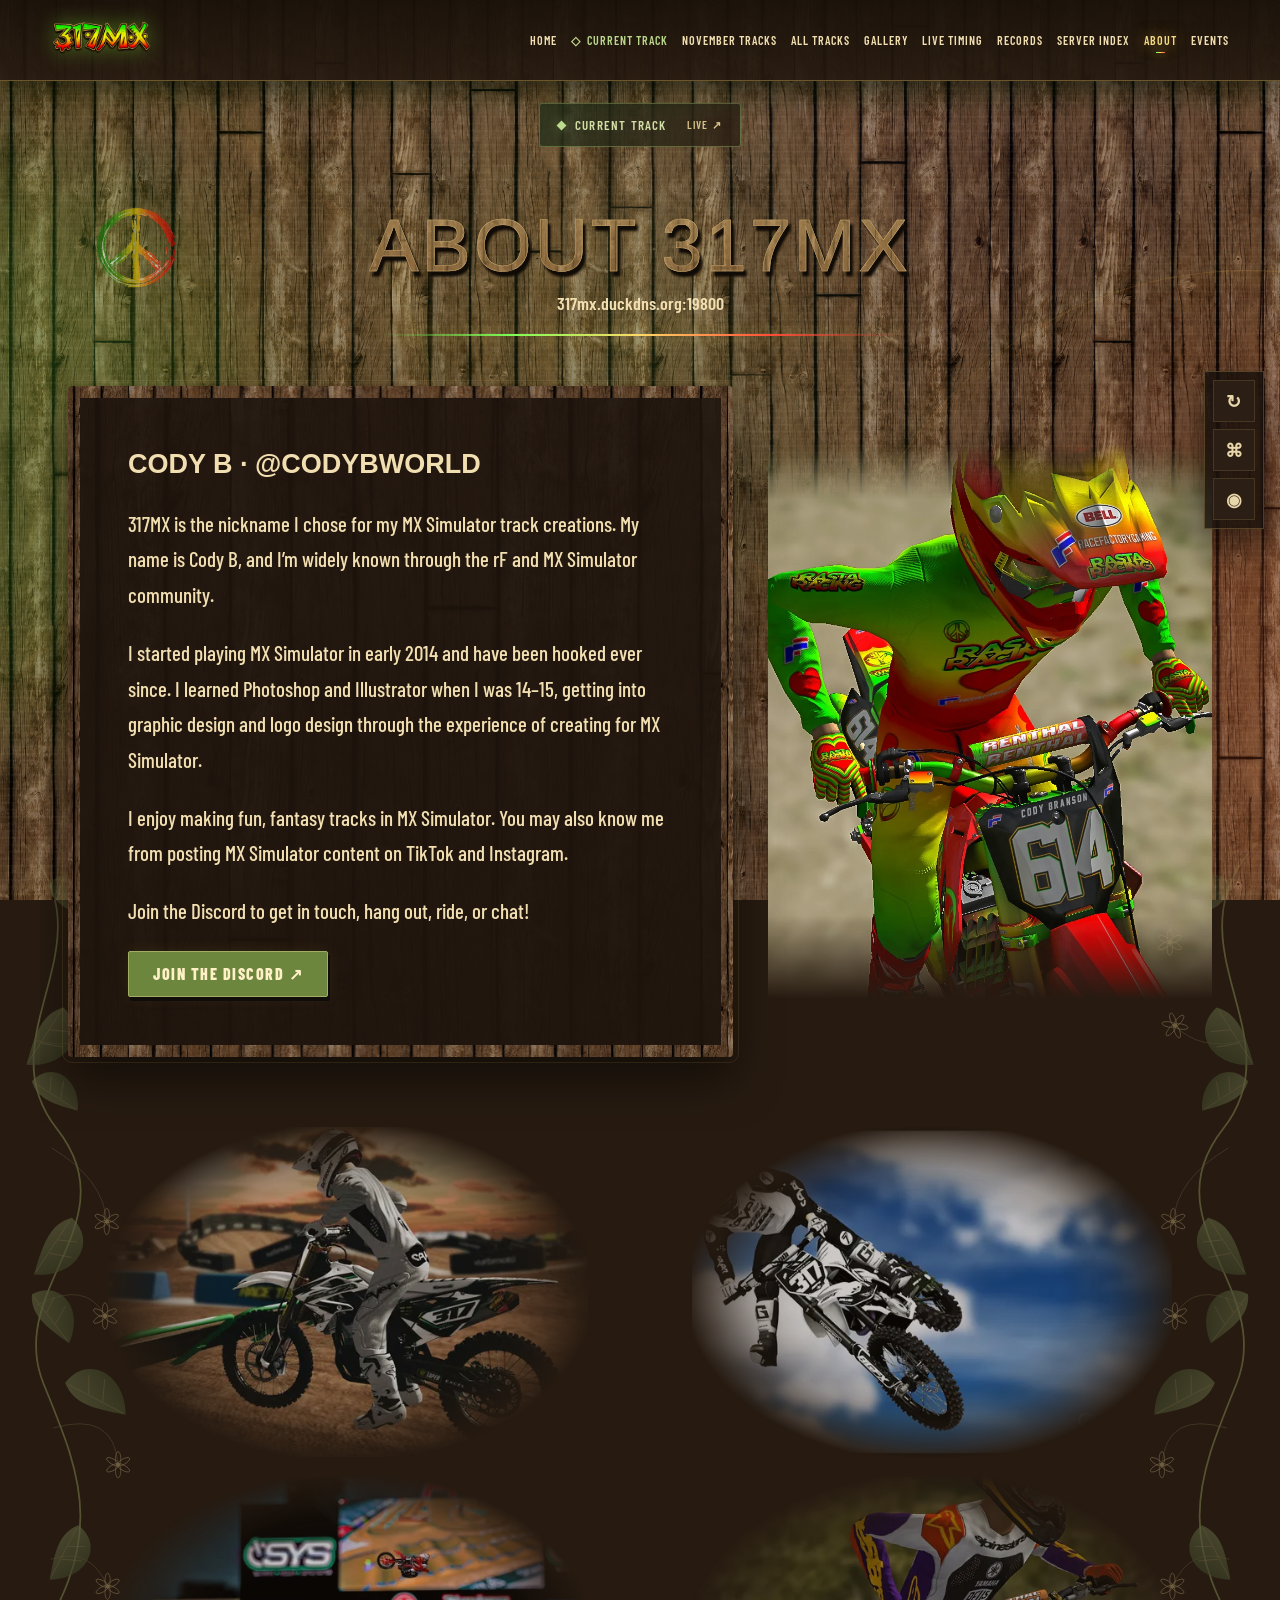
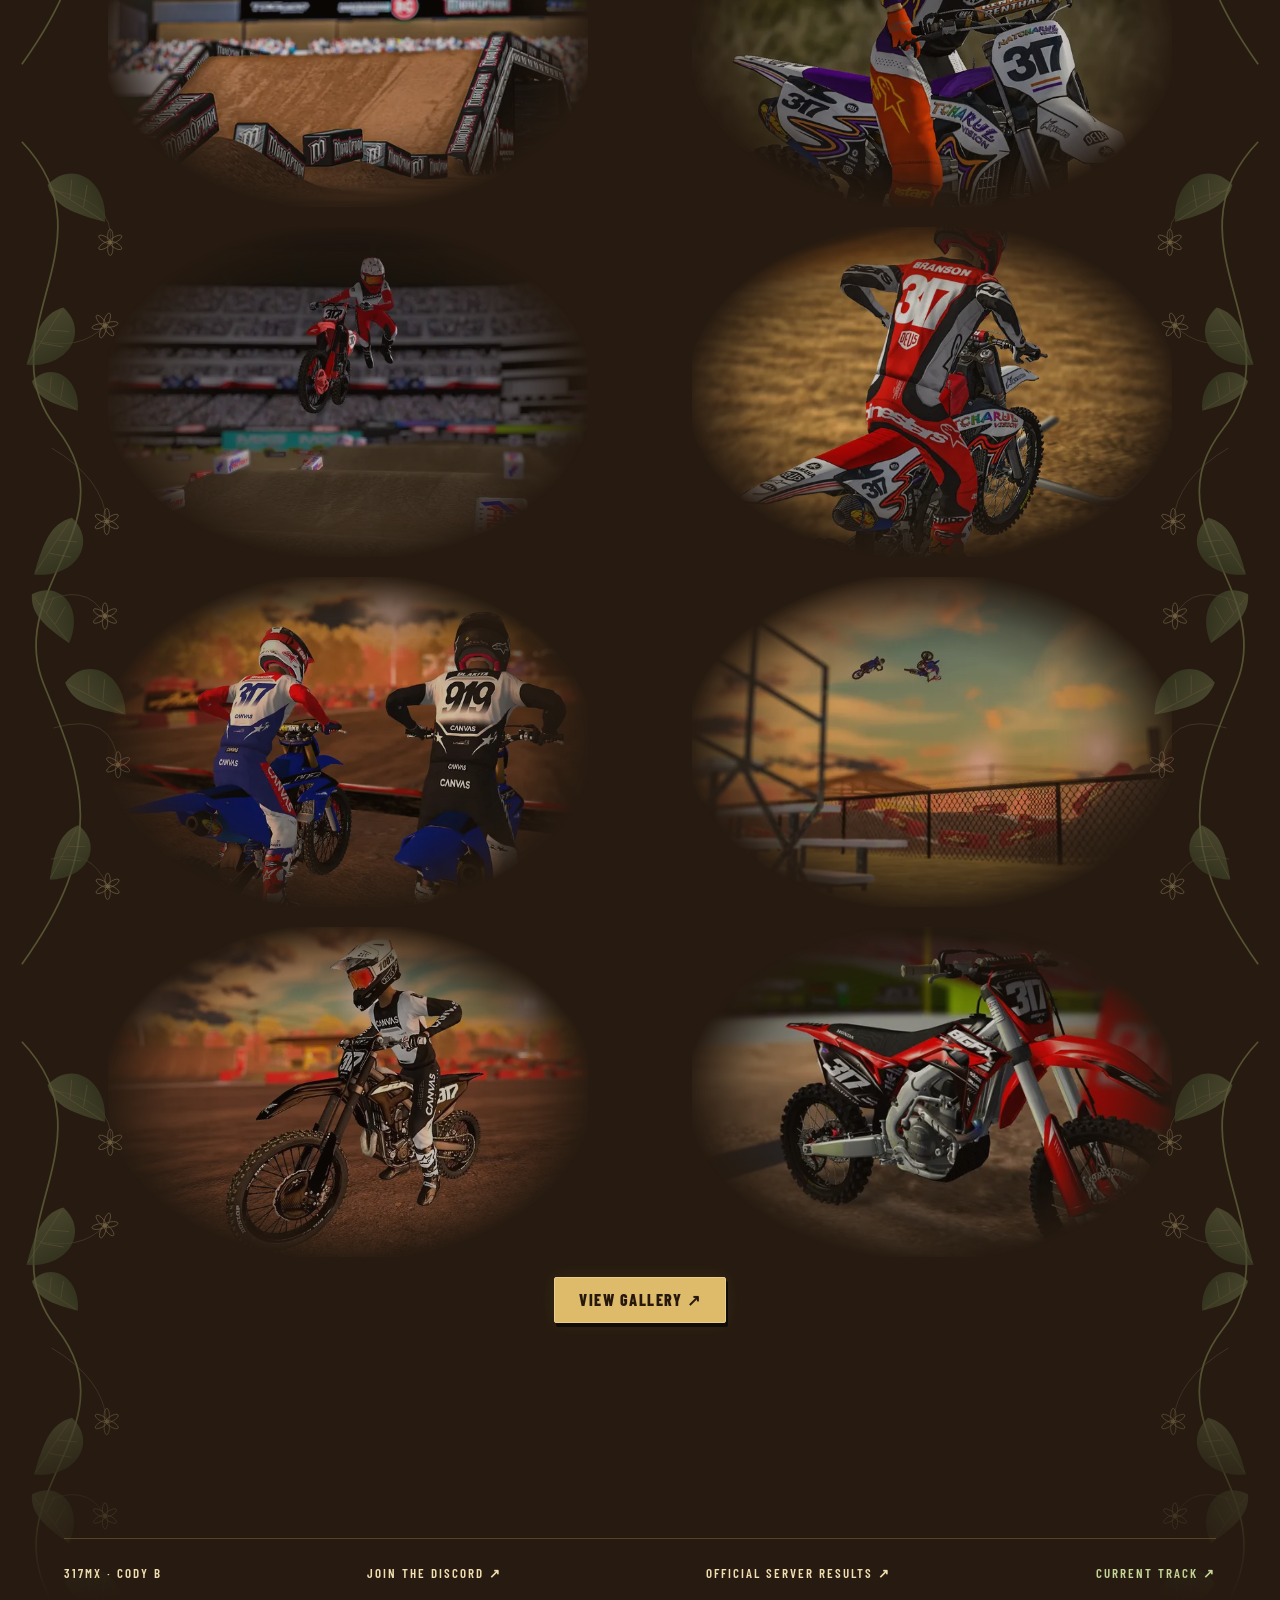
==== commit e95c4bfb: "Add Test Fun Race signups, qualifying and owner-controlled event director" ====
--- a/about.html
+++ b/about.html
@@ -1,2 +1,2 @@
-<!doctype html><html lang="en"><head><meta charset="utf-8"><meta name="viewport" content="width=device-width,initial-scale=1,viewport-fit=cover"><title>ABOUT 317MX · 317MX</title><link rel="icon" href="assets/peace.png"><link rel="stylesheet" href="styles.css"><link rel="stylesheet" href="cabin-space.css"><link rel="stylesheet" href="updates-v5.css"><link rel="stylesheet" href="evolution-v6.css"><link rel="stylesheet" href="spectacle-v7.css"></head><body><a class="skip" href="#main-content">SKIP TO CONTENT</a><div class="cosmos" aria-hidden="true"><i></i><i></i><i></i><div class="stars"></div><div class="nebula"></div></div><div class="scroll-progress" aria-hidden="true"></div><header><a href="index.html" aria-label="317MX home"><img class="mini-logo" src="assets/logo.png" alt="317MX" width="100" height="50"></a><button class="menu-toggle" aria-expanded="false" aria-controls="main-menu">MENU ☰</button><nav id="main-menu" aria-label="Main navigation"><a href="index.html">HOME</a><a href="index.html#current-server" class="rotation-nav">CURRENT TRACK</a><a href="index.html#rotation">NOVEMBER TRACKS</a><a href="index.html#tracks">ALL TRACKS</a><a href="gallery.html">GALLERY</a><a href="live.html">LIVE TIMING</a><a href="records.html">RECORDS</a><a href="servers.html">SERVER INDEX</a><a href="about.html">ABOUT</a></nav></header><a class="rotation-shortcut" href="index.html#current-server"><span class="status-jewel" aria-hidden="true"></span>CURRENT TRACK <span>LIVE ↗</span></a><div class="botanical-edge" aria-hidden="true"></div><main id="main-content" class="subpage"><div class="page-heading"><img class="float" src="assets/peace.png" alt=""><h1 class="wood-text">ABOUT 317MX</h1><p>317mx.duckdns.org:19800</p></div><section class="about-layout"><div class="wood-panel prose"><h2>CODY B · @CODYBWORLD</h2><p>317MX is the nickname I chose for my MX Simulator track creations. My name is Cody B, and I’m widely known through the rF and MX Simulator community.</p><p>I started playing MX Simulator in early 2014 and have been hooked ever since. I learned Photoshop and Illustrator when I was 14–15, getting into graphic design and logo design through the experience of creating for MX Simulator.</p><p>I enjoy making fun, fantasy tracks in MX Simulator. You may also know me from posting MX Simulator content on TikTok and Instagram.</p><p>Join the Discord to get in touch, hang out, ride, or chat!</p><a class="button discord" href="https://discord.gg/Y76PCKKFvc" target="_blank" rel="noopener noreferrer">JOIN THE DISCORD ↗</a></div><img class="about-portrait float" src="assets/photos/archive-05.webp" alt="Cody B riding in Rasta Racing gear"></section><div class="photo-wall"><img loading="lazy" src="assets/photos/archive-01.webp" alt="Cody B’s MX Simulator photography"><img loading="lazy" src="assets/photos/archive-02.webp" alt="Cody B’s MX Simulator photography"><img loading="lazy" src="assets/photos/archive-03.webp" alt="Cody B’s MX Simulator photography"><img loading="lazy" src="assets/photos/archive-04.webp" alt="Cody B’s MX Simulator photography"><img loading="lazy" src="assets/photos/archive-05.webp" alt="Cody B’s MX Simulator photography"><img loading="lazy" src="assets/photos/archive-06.webp" alt="Cody B’s MX Simulator photography"><img loading="lazy" src="assets/photos/archive-07.webp" alt="Cody B’s MX Simulator photography"></div><section class="photo-constellation reveal" aria-label="Photo collection"><button class="blend-shot drift" data-photo="assets/photos/photo-11.webp" data-caption="Cody B’s MX Simulator photo 11" aria-label="Enlarge photo"><img src="assets/thumbs/photo-11.webp" alt="Cody B’s MX Simulator photo 11" loading="lazy" width="1920" height="1080"></button><button class="blend-shot drift" data-photo="assets/photos/photo-12.webp" data-caption="Cody B’s MX Simulator photo 12" aria-label="Enlarge photo"><img src="assets/thumbs/photo-12.webp" alt="Cody B’s MX Simulator photo 12" loading="lazy" width="1300" height="731"></button><button class="blend-shot drift" data-photo="assets/photos/photo-13.webp" data-caption="Cody B’s MX Simulator photo 13" aria-label="Enlarge photo"><img src="assets/thumbs/photo-13.webp" alt="Cody B’s MX Simulator photo 13" loading="lazy" width="1920" height="1080"></button><button class="blend-shot drift" data-photo="assets/photos/photo-14.webp" data-caption="Cody B’s MX Simulator photo 14" aria-label="Enlarge photo"><img src="assets/thumbs/photo-14.webp" alt="Cody B’s MX Simulator photo 14" loading="lazy" width="1287" height="1080"></button><button class="blend-shot drift" data-photo="assets/photos/photo-15.webp" data-caption="Cody B’s MX Simulator photo 15" aria-label="Enlarge photo"><img src="assets/thumbs/photo-15.webp" alt="Cody B’s MX Simulator photo 15" loading="lazy" width="1509" height="1080"></button><button class="blend-shot drift" data-photo="assets/photos/photo-16.webp" data-caption="Cody B’s MX Simulator photo 16" aria-label="Enlarge photo"><img src="assets/thumbs/photo-16.webp" alt="Cody B’s MX Simulator photo 16" loading="lazy" width="1389" height="1080"></button><button class="blend-shot drift" data-photo="assets/photos/photo-17.webp" data-caption="Cody B’s MX Simulator photo 17" aria-label="Enlarge photo"><img src="assets/thumbs/photo-17.webp" alt="Cody B’s MX Simulator photo 17" loading="lazy" width="1522" height="1080"></button><button class="blend-shot drift" data-photo="assets/photos/photo-18.webp" data-caption="Cody B’s MX Simulator photo 18" aria-label="Enlarge photo"><img src="assets/thumbs/photo-18.webp" alt="Cody B’s MX Simulator photo 18" loading="lazy" width="1350" height="1080"></button><button class="blend-shot drift" data-photo="assets/photos/photo-19.webp" data-caption="Cody B’s MX Simulator photo 19" aria-label="Enlarge photo"><img src="assets/thumbs/photo-19.webp" alt="Cody B’s MX Simulator photo 19" loading="lazy" width="1512" height="1080"></button><button class="blend-shot drift" data-photo="assets/photos/photo-20.webp" data-caption="Cody B’s MX Simulator photo 20" aria-label="Enlarge photo"><img src="assets/thumbs/photo-20.webp" alt="Cody B’s MX Simulator photo 20" loading="lazy" width="1920" height="1080"></button><a class="button gallery-link" href="gallery.html">VIEW GALLERY ↗</a></section></main><footer><span>317MX · CODY B</span><a href="https://discord.gg/Y76PCKKFvc" target="_blank" rel="noopener noreferrer">JOIN THE DISCORD ↗</a><a href="https://servers.mxsimulator.com/servers/317mx.duckdns.org%3A19800/" target="_blank" rel="noopener noreferrer">OFFICIAL SERVER RESULTS ↗</a><a class="footer-rotation" href="index.html#current-server">CURRENT TRACK ↗</a></footer><script src="common.js" defer></script><dialog class="lightbox" aria-label="Photo viewer"><button class="lightbox-close" aria-label="Close photo viewer">✕</button><img alt=""><div class="lightbox-controls"><button data-prev aria-label="Previous photo">←</button><p role="status"></p><button data-next aria-label="Next photo">→</button></div></dialog><script src="spectacle-v7.js?v=20261107" defer></script></body></html>
+<!doctype html><html lang="en"><head><meta charset="utf-8"><meta name="viewport" content="width=device-width,initial-scale=1,viewport-fit=cover"><title>ABOUT 317MX · 317MX</title><link rel="icon" href="assets/peace.png"><link rel="stylesheet" href="styles.css"><link rel="stylesheet" href="cabin-space.css"><link rel="stylesheet" href="updates-v5.css"><link rel="stylesheet" href="evolution-v6.css"><link rel="stylesheet" href="spectacle-v7.css"></head><body><a class="skip" href="#main-content">SKIP TO CONTENT</a><div class="cosmos" aria-hidden="true"><i></i><i></i><i></i><div class="stars"></div><div class="nebula"></div></div><div class="scroll-progress" aria-hidden="true"></div><header><a href="index.html" aria-label="317MX home"><img class="mini-logo" src="assets/logo.png" alt="317MX" width="100" height="50"></a><button class="menu-toggle" aria-expanded="false" aria-controls="main-menu">MENU ☰</button><nav id="main-menu" aria-label="Main navigation"><a href="index.html">HOME</a><a href="index.html#current-server" class="rotation-nav">CURRENT TRACK</a><a href="index.html#rotation">NOVEMBER TRACKS</a><a href="index.html#tracks">ALL TRACKS</a><a href="gallery.html">GALLERY</a><a href="live.html">LIVE TIMING</a><a href="records.html">RECORDS</a><a href="servers.html">SERVER INDEX</a><a href="about.html">ABOUT</a><a class="event-nav" href="events.html">EVENTS</a></nav></header><a class="rotation-shortcut" href="index.html#current-server"><span class="status-jewel" aria-hidden="true"></span>CURRENT TRACK <span>LIVE ↗</span></a><div class="botanical-edge" aria-hidden="true"></div><main id="main-content" class="subpage"><div class="page-heading"><img class="float" src="assets/peace.png" alt=""><h1 class="wood-text">ABOUT 317MX</h1><p>317mx.duckdns.org:19800</p></div><section class="about-layout"><div class="wood-panel prose"><h2>CODY B · @CODYBWORLD</h2><p>317MX is the nickname I chose for my MX Simulator track creations. My name is Cody B, and I’m widely known through the rF and MX Simulator community.</p><p>I started playing MX Simulator in early 2014 and have been hooked ever since. I learned Photoshop and Illustrator when I was 14–15, getting into graphic design and logo design through the experience of creating for MX Simulator.</p><p>I enjoy making fun, fantasy tracks in MX Simulator. You may also know me from posting MX Simulator content on TikTok and Instagram.</p><p>Join the Discord to get in touch, hang out, ride, or chat!</p><a class="button discord" href="https://discord.gg/Y76PCKKFvc" target="_blank" rel="noopener noreferrer">JOIN THE DISCORD ↗</a></div><img class="about-portrait float" src="assets/photos/archive-05.webp" alt="Cody B riding in Rasta Racing gear"></section><div class="photo-wall"><img loading="lazy" src="assets/photos/archive-01.webp" alt="Cody B’s MX Simulator photography"><img loading="lazy" src="assets/photos/archive-02.webp" alt="Cody B’s MX Simulator photography"><img loading="lazy" src="assets/photos/archive-03.webp" alt="Cody B’s MX Simulator photography"><img loading="lazy" src="assets/photos/archive-04.webp" alt="Cody B’s MX Simulator photography"><img loading="lazy" src="assets/photos/archive-05.webp" alt="Cody B’s MX Simulator photography"><img loading="lazy" src="assets/photos/archive-06.webp" alt="Cody B’s MX Simulator photography"><img loading="lazy" src="assets/photos/archive-07.webp" alt="Cody B’s MX Simulator photography"></div><section class="photo-constellation reveal" aria-label="Photo collection"><button class="blend-shot drift" data-photo="assets/photos/photo-11.webp" data-caption="Cody B’s MX Simulator photo 11" aria-label="Enlarge photo"><img src="assets/thumbs/photo-11.webp" alt="Cody B’s MX Simulator photo 11" loading="lazy" width="1920" height="1080"></button><button class="blend-shot drift" data-photo="assets/photos/photo-12.webp" data-caption="Cody B’s MX Simulator photo 12" aria-label="Enlarge photo"><img src="assets/thumbs/photo-12.webp" alt="Cody B’s MX Simulator photo 12" loading="lazy" width="1300" height="731"></button><button class="blend-shot drift" data-photo="assets/photos/photo-13.webp" data-caption="Cody B’s MX Simulator photo 13" aria-label="Enlarge photo"><img src="assets/thumbs/photo-13.webp" alt="Cody B’s MX Simulator photo 13" loading="lazy" width="1920" height="1080"></button><button class="blend-shot drift" data-photo="assets/photos/photo-14.webp" data-caption="Cody B’s MX Simulator photo 14" aria-label="Enlarge photo"><img src="assets/thumbs/photo-14.webp" alt="Cody B’s MX Simulator photo 14" loading="lazy" width="1287" height="1080"></button><button class="blend-shot drift" data-photo="assets/photos/photo-15.webp" data-caption="Cody B’s MX Simulator photo 15" aria-label="Enlarge photo"><img src="assets/thumbs/photo-15.webp" alt="Cody B’s MX Simulator photo 15" loading="lazy" width="1509" height="1080"></button><button class="blend-shot drift" data-photo="assets/photos/photo-16.webp" data-caption="Cody B’s MX Simulator photo 16" aria-label="Enlarge photo"><img src="assets/thumbs/photo-16.webp" alt="Cody B’s MX Simulator photo 16" loading="lazy" width="1389" height="1080"></button><button class="blend-shot drift" data-photo="assets/photos/photo-17.webp" data-caption="Cody B’s MX Simulator photo 17" aria-label="Enlarge photo"><img src="assets/thumbs/photo-17.webp" alt="Cody B’s MX Simulator photo 17" loading="lazy" width="1522" height="1080"></button><button class="blend-shot drift" data-photo="assets/photos/photo-18.webp" data-caption="Cody B’s MX Simulator photo 18" aria-label="Enlarge photo"><img src="assets/thumbs/photo-18.webp" alt="Cody B’s MX Simulator photo 18" loading="lazy" width="1350" height="1080"></button><button class="blend-shot drift" data-photo="assets/photos/photo-19.webp" data-caption="Cody B’s MX Simulator photo 19" aria-label="Enlarge photo"><img src="assets/thumbs/photo-19.webp" alt="Cody B’s MX Simulator photo 19" loading="lazy" width="1512" height="1080"></button><button class="blend-shot drift" data-photo="assets/photos/photo-20.webp" data-caption="Cody B’s MX Simulator photo 20" aria-label="Enlarge photo"><img src="assets/thumbs/photo-20.webp" alt="Cody B’s MX Simulator photo 20" loading="lazy" width="1920" height="1080"></button><a class="button gallery-link" href="gallery.html">VIEW GALLERY ↗</a></section></main><footer><span>317MX · CODY B</span><a href="https://discord.gg/Y76PCKKFvc" target="_blank" rel="noopener noreferrer">JOIN THE DISCORD ↗</a><a href="https://servers.mxsimulator.com/servers/317mx.duckdns.org%3A19800/" target="_blank" rel="noopener noreferrer">OFFICIAL SERVER RESULTS ↗</a><a class="footer-rotation" href="index.html#current-server">CURRENT TRACK ↗</a></footer><script src="common.js" defer></script><dialog class="lightbox" aria-label="Photo viewer"><button class="lightbox-close" aria-label="Close photo viewer">✕</button><img alt=""><div class="lightbox-controls"><button data-prev aria-label="Previous photo">←</button><p role="status"></p><button data-next aria-label="Next photo">→</button></div></dialog><script src="spectacle-v7.js?v=20261107" defer></script></body></html>
 
